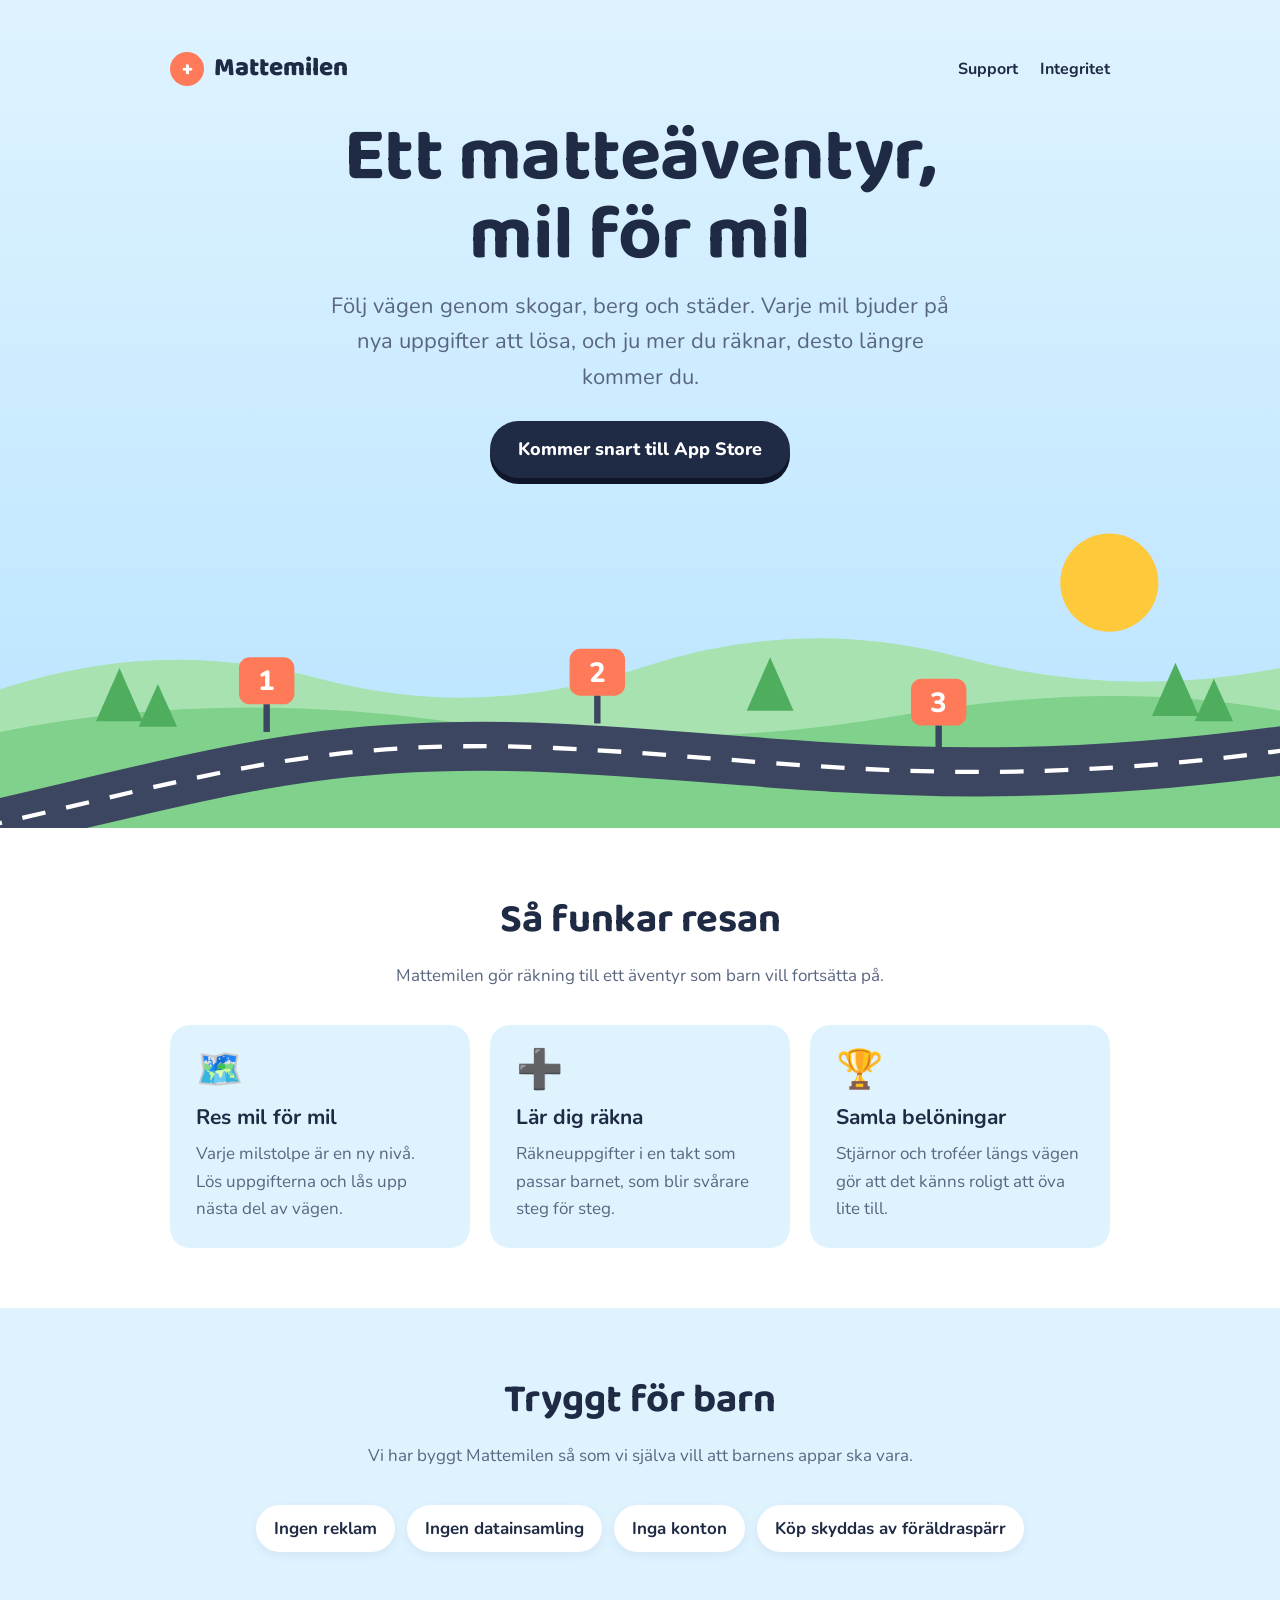
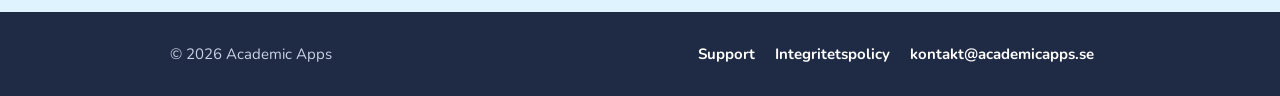
==== index.html @ d7e02ff3 "Add files via upload" ====
<!doctype html>
<html lang="sv">
<head>
  <meta charset="utf-8">
  <meta name="viewport" content="width=device-width, initial-scale=1">
  <title>Mattemilen – ett matteäventyr för barn</title>
  <meta name="description" content="Mattemilen är ett matteäventyr för barn. Res mil för mil, lös uppgifter och lär dig räkna. Ingen reklam och ingen datainsamling.">
  <link rel="preconnect" href="https://fonts.googleapis.com">
  <link rel="preconnect" href="https://fonts.gstatic.com" crossorigin>
  <link href="https://fonts.googleapis.com/css2?family=Baloo+2:wght@700;800&family=Nunito:wght@400;700;800&display=swap" rel="stylesheet">
  <link rel="stylesheet" href="style.css">
</head>
<body>

<div class="hero">
  <header class="top">
    <div class="wrap">
      <a class="logo" href="index.html"><span class="dot">+</span>Mattemilen</a>
      <nav>
        <a href="support.html">Support</a>
        <a href="integritet.html">Integritet</a>
      </nav>
    </div>
  </header>

  <div class="wrap">
    <h1>Ett matteäventyr,<br>mil för mil</h1>
    <p class="lead">Följ vägen genom skogar, berg och städer. Varje mil bjuder på nya uppgifter att lösa, och ju mer du räknar, desto längre kommer du.</p>
    <span class="btn soon">Kommer snart till App Store</span>
  </div>

  <svg viewBox="0 0 1200 300" preserveAspectRatio="xMidYMax slice" aria-hidden="true">
    <circle cx="1040" cy="70" r="46" fill="#ffc93c"/>
    <path d="M0 170 Q 150 120 300 160 T 600 150 T 900 140 T 1200 150 V300 H0Z" fill="#a8e2b0"/>
    <path d="M0 210 Q 200 170 420 200 T 840 195 T 1200 190 V300 H0Z" fill="#7fd18b"/>
    <path d="M-20 300 C 200 250, 300 215, 520 225 S 900 270, 1220 225" stroke="#3d4660" stroke-width="46" fill="none" stroke-linecap="round"/>
    <path d="M-20 300 C 200 250, 300 215, 520 225 S 900 270, 1220 225" stroke="#ffffff" stroke-width="4" fill="none" stroke-dasharray="22 20"/>
    <g font-family="Baloo 2, Nunito, sans-serif" font-weight="800" font-size="26" text-anchor="middle">
      <g transform="translate(250 190)"><rect x="-26" y="-50" width="52" height="44" rx="10" fill="#ff7a59"/><rect x="-3" y="-6" width="6" height="26" fill="#3d4660"/><text y="-19" fill="#fff">1</text></g>
      <g transform="translate(560 182)"><rect x="-26" y="-50" width="52" height="44" rx="10" fill="#ff7a59"/><rect x="-3" y="-6" width="6" height="26" fill="#3d4660"/><text y="-19" fill="#fff">2</text></g>
      <g transform="translate(880 210)"><rect x="-26" y="-50" width="52" height="44" rx="10" fill="#ff7a59"/><rect x="-3" y="-6" width="6" height="26" fill="#3d4660"/><text y="-19" fill="#fff">3</text></g>
    </g>
    <g fill="#4fae5e">
      <path d="M90 200 l22 -50 l22 50z"/><path d="M130 205 l18 -40 l18 40z"/>
      <path d="M700 190 l22 -50 l22 50z"/><path d="M1080 195 l22 -50 l22 50z"/><path d="M1120 200 l18 -40 l18 40z"/>
    </g>
  </svg>
</div>

<section class="white">
  <div class="wrap">
    <h2>Så funkar resan</h2>
    <p class="sub">Mattemilen gör räkning till ett äventyr som barn vill fortsätta på.</p>
    <div class="cards">
      <div class="card">
        <div class="icon">🗺️</div>
        <h3>Res mil för mil</h3>
        <p>Varje milstolpe är en ny nivå. Lös uppgifterna och lås upp nästa del av vägen.</p>
      </div>
      <div class="card">
        <div class="icon">➕</div>
        <h3>Lär dig räkna</h3>
        <p>Räkneuppgifter i en takt som passar barnet, som blir svårare steg för steg.</p>
      </div>
      <div class="card">
        <div class="icon">🏆</div>
        <h3>Samla belöningar</h3>
        <p>Stjärnor och troféer längs vägen gör att det känns roligt att öva lite till.</p>
      </div>
    </div>
  </div>
</section>

<section>
  <div class="wrap">
    <h2>Tryggt för barn</h2>
    <p class="sub">Vi har byggt Mattemilen så som vi själva vill att barnens appar ska vara.</p>
    <div class="promise">
      <span class="pill">Ingen reklam</span>
      <span class="pill">Ingen datainsamling</span>
      <span class="pill">Inga konton</span>
      <span class="pill">Köp skyddas av föräldraspärr</span>
    </div>
  </div>
</section>

<footer>
  <div class="wrap">
    <div>© 2026 Academic Apps</div>
    <div>
      <a href="support.html">Support</a>
      <a href="integritet.html">Integritetspolicy</a>
      <a href="mailto:kontakt@academicapps.se">kontakt@academicapps.se</a>
    </div>
  </div>
</footer>

</body>
</html>
---- style.css ----
:root {
  --sky: #dff3ff;
  --sky-deep: #b9e4ff;
  --ink: #1f2a44;
  --muted: #5a6680;
  --road: #3d4660;
  --grass: #7fd18b;
  --sun: #ffc93c;
  --accent: #ff7a59;
  --accent-dark: #e8603f;
  --card: #ffffff;
  --radius: 20px;
}

* { box-sizing: border-box; }

html, body { margin: 0; }

body {
  font-family: "Nunito", system-ui, -apple-system, "Segoe UI", sans-serif;
  color: var(--ink);
  background: var(--sky);
  line-height: 1.6;
  font-size: 17px;
}

a { color: var(--accent-dark); }

.wrap { max-width: 980px; margin: 0 auto; padding: 0 20px; }

/* Header */
header.top {
  padding: 18px 0;
}
header.top .wrap {
  display: flex; align-items: center; justify-content: space-between; gap: 16px;
}
.logo {
  font-family: "Baloo 2", "Nunito", sans-serif;
  font-weight: 800; font-size: 26px; color: var(--ink); text-decoration: none;
  display: flex; align-items: center; gap: 10px;
}
.logo .dot {
  width: 34px; height: 34px; border-radius: 50%; background: var(--accent);
  color: #fff; display: grid; place-items: center; font-size: 20px; line-height: 1;
}
nav a {
  color: var(--ink); text-decoration: none; font-weight: 700; margin-left: 18px; font-size: 16px;
}
nav a:hover { color: var(--accent-dark); }

/* Hero */
.hero {
  background: linear-gradient(180deg, var(--sky) 0%, var(--sky-deep) 100%);
  padding: 30px 0 0;
  overflow: hidden;
}
.hero .wrap { text-align: center; }
.hero h1 {
  font-family: "Baloo 2", "Nunito", sans-serif;
  font-size: clamp(42px, 8vw, 76px);
  line-height: 1.05; margin: 10px 0 12px; letter-spacing: -0.5px;
}
.hero p.lead {
  font-size: clamp(18px, 2.6vw, 22px); color: var(--muted); max-width: 620px; margin: 0 auto 26px;
}
.btn {
  display: inline-block; background: var(--accent); color: #fff; text-decoration: none;
  font-weight: 800; padding: 14px 28px; border-radius: 999px; font-size: 18px;
  box-shadow: 0 6px 0 var(--accent-dark); transition: transform .1s;
}
.btn:hover { transform: translateY(-2px); }
.btn.soon { background: var(--ink); box-shadow: 0 6px 0 #0f1629; cursor: default; }
.btn.soon:hover { transform: none; }
.hero svg { display: block; width: 100%; height: auto; margin-top: 30px; }

/* Sections */
section { padding: 60px 0; }
section.white { background: #fff; }
h2 {
  font-family: "Baloo 2", "Nunito", sans-serif;
  font-size: clamp(30px, 4.5vw, 40px); margin: 0 0 10px; text-align: center;
}
.sub { text-align: center; color: var(--muted); margin: 0 auto 36px; max-width: 560px; }

.cards { display: grid; grid-template-columns: repeat(auto-fit, minmax(240px, 1fr)); gap: 20px; }
.card {
  background: var(--card); border-radius: var(--radius); padding: 26px;
  box-shadow: 0 4px 18px rgba(31, 42, 68, 0.08);
}
section.white .card { background: var(--sky); box-shadow: none; }
.card .icon { font-size: 38px; line-height: 1; }
.card h3 { margin: 12px 0 6px; font-size: 21px; }
.card p { margin: 0; color: var(--muted); }

.promise {
  display: flex; flex-wrap: wrap; justify-content: center; gap: 12px; margin-top: 10px;
}
.pill {
  background: #fff; border-radius: 999px; padding: 10px 18px; font-weight: 700;
  box-shadow: 0 3px 10px rgba(31, 42, 68, 0.07);
}

/* Text pages */
.page { background: #fff; border-radius: var(--radius); padding: 36px clamp(20px, 5vw, 56px); margin: 10px auto 60px; max-width: 820px; }
.page h1 { font-family: "Baloo 2", "Nunito", sans-serif; font-size: clamp(32px, 6vw, 46px); margin: 0 0 6px; line-height: 1.1; }
.page h2 { text-align: left; font-size: 28px; margin: 36px 0 8px; }
.page h3 { margin: 24px 0 4px; font-size: 19px; }
.page .date { color: var(--muted); margin-top: 0; }
.page ul { padding-left: 22px; }
.lang-switch { margin: 14px 0 0; }
.lang-switch a { font-weight: 700; margin-right: 14px; }

.faq details {
  background: var(--sky); border-radius: 14px; padding: 14px 18px; margin: 10px 0;
}
.faq summary { font-weight: 800; cursor: pointer; }
.faq details p { margin: 10px 0 0; color: var(--muted); }

.contact-box {
  background: var(--sky); border-radius: var(--radius); padding: 24px; text-align: center; margin-top: 28px;
}
.contact-box a { font-size: 22px; font-weight: 800; }

/* Footer */
footer {
  background: var(--ink); color: #c9d2e6; padding: 30px 0; font-size: 15px;
}
footer .wrap { display: flex; flex-wrap: wrap; justify-content: space-between; gap: 14px; }
footer a { color: #fff; text-decoration: none; margin-right: 16px; font-weight: 700; }

@media (max-width: 560px) {
  nav a { margin-left: 12px; font-size: 15px; }
  .logo { font-size: 22px; }
  .logo .dot { width: 30px; height: 30px; font-size: 17px; }
}
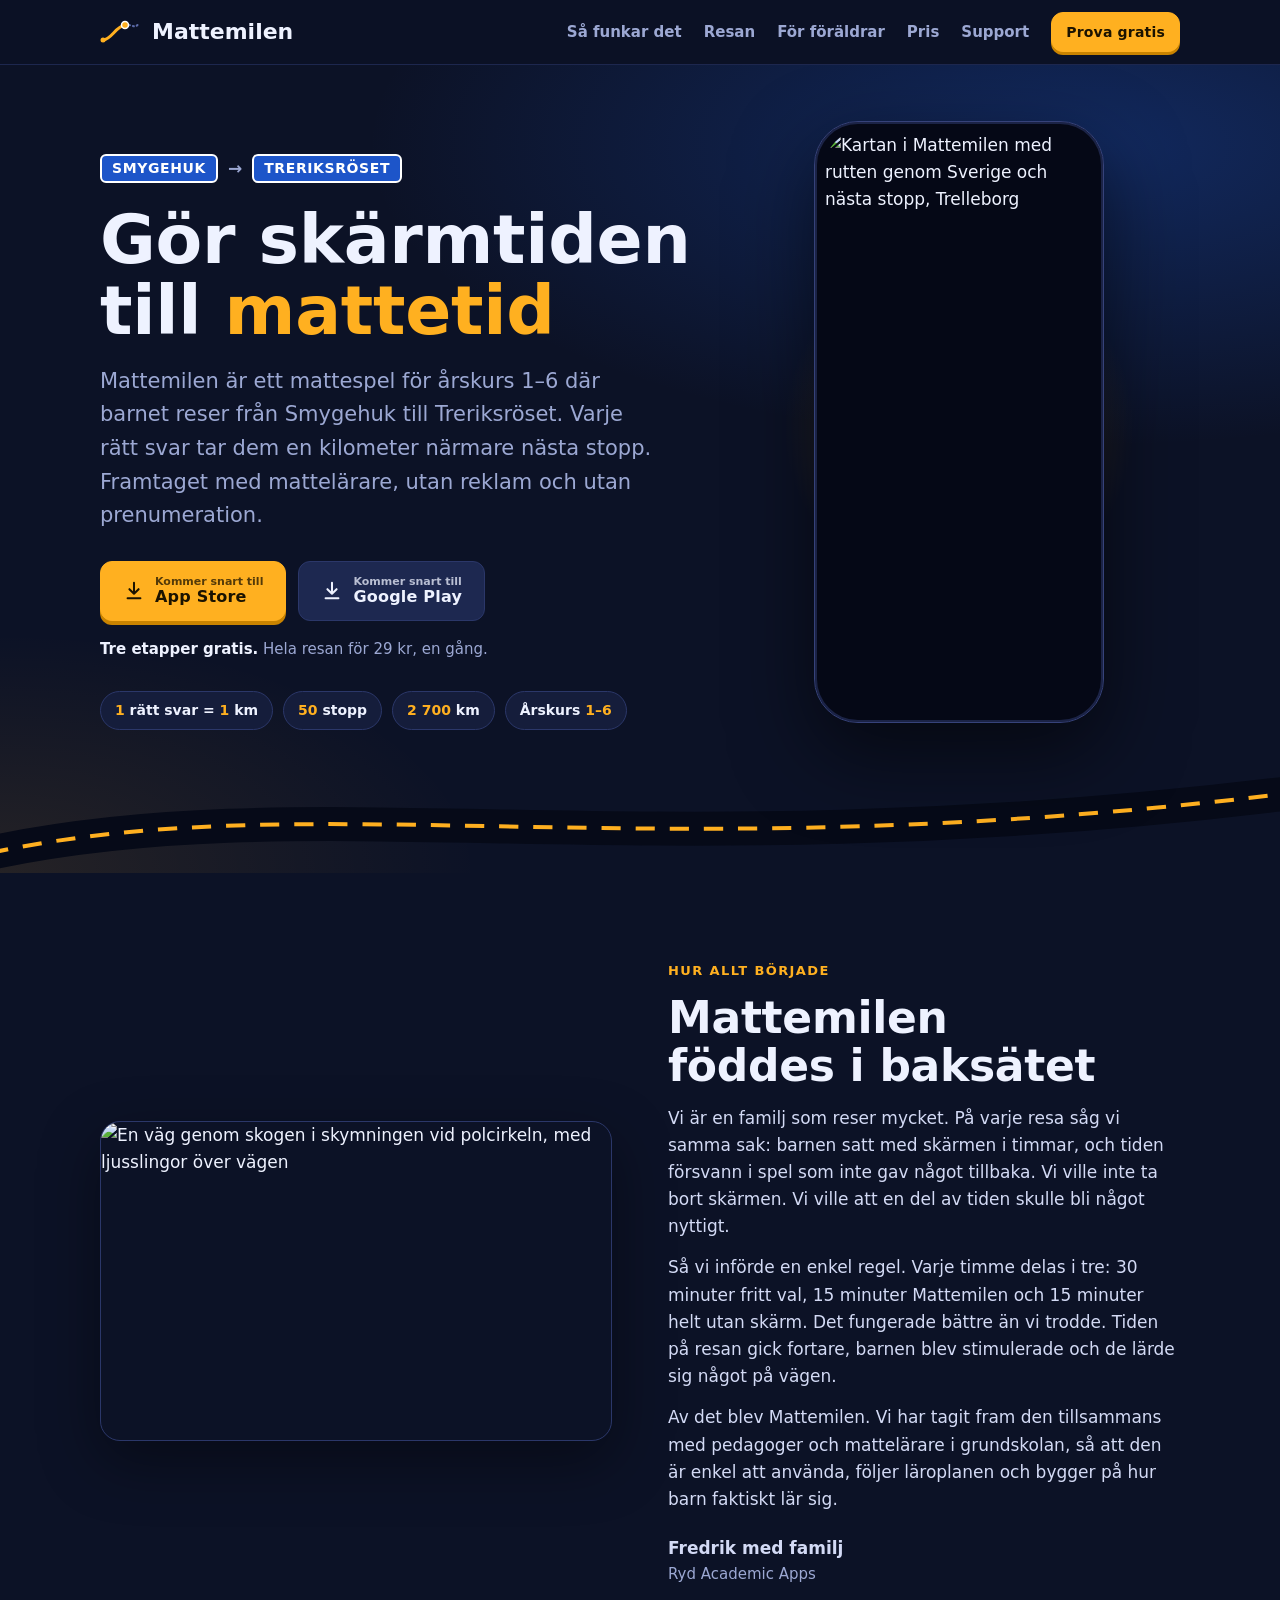
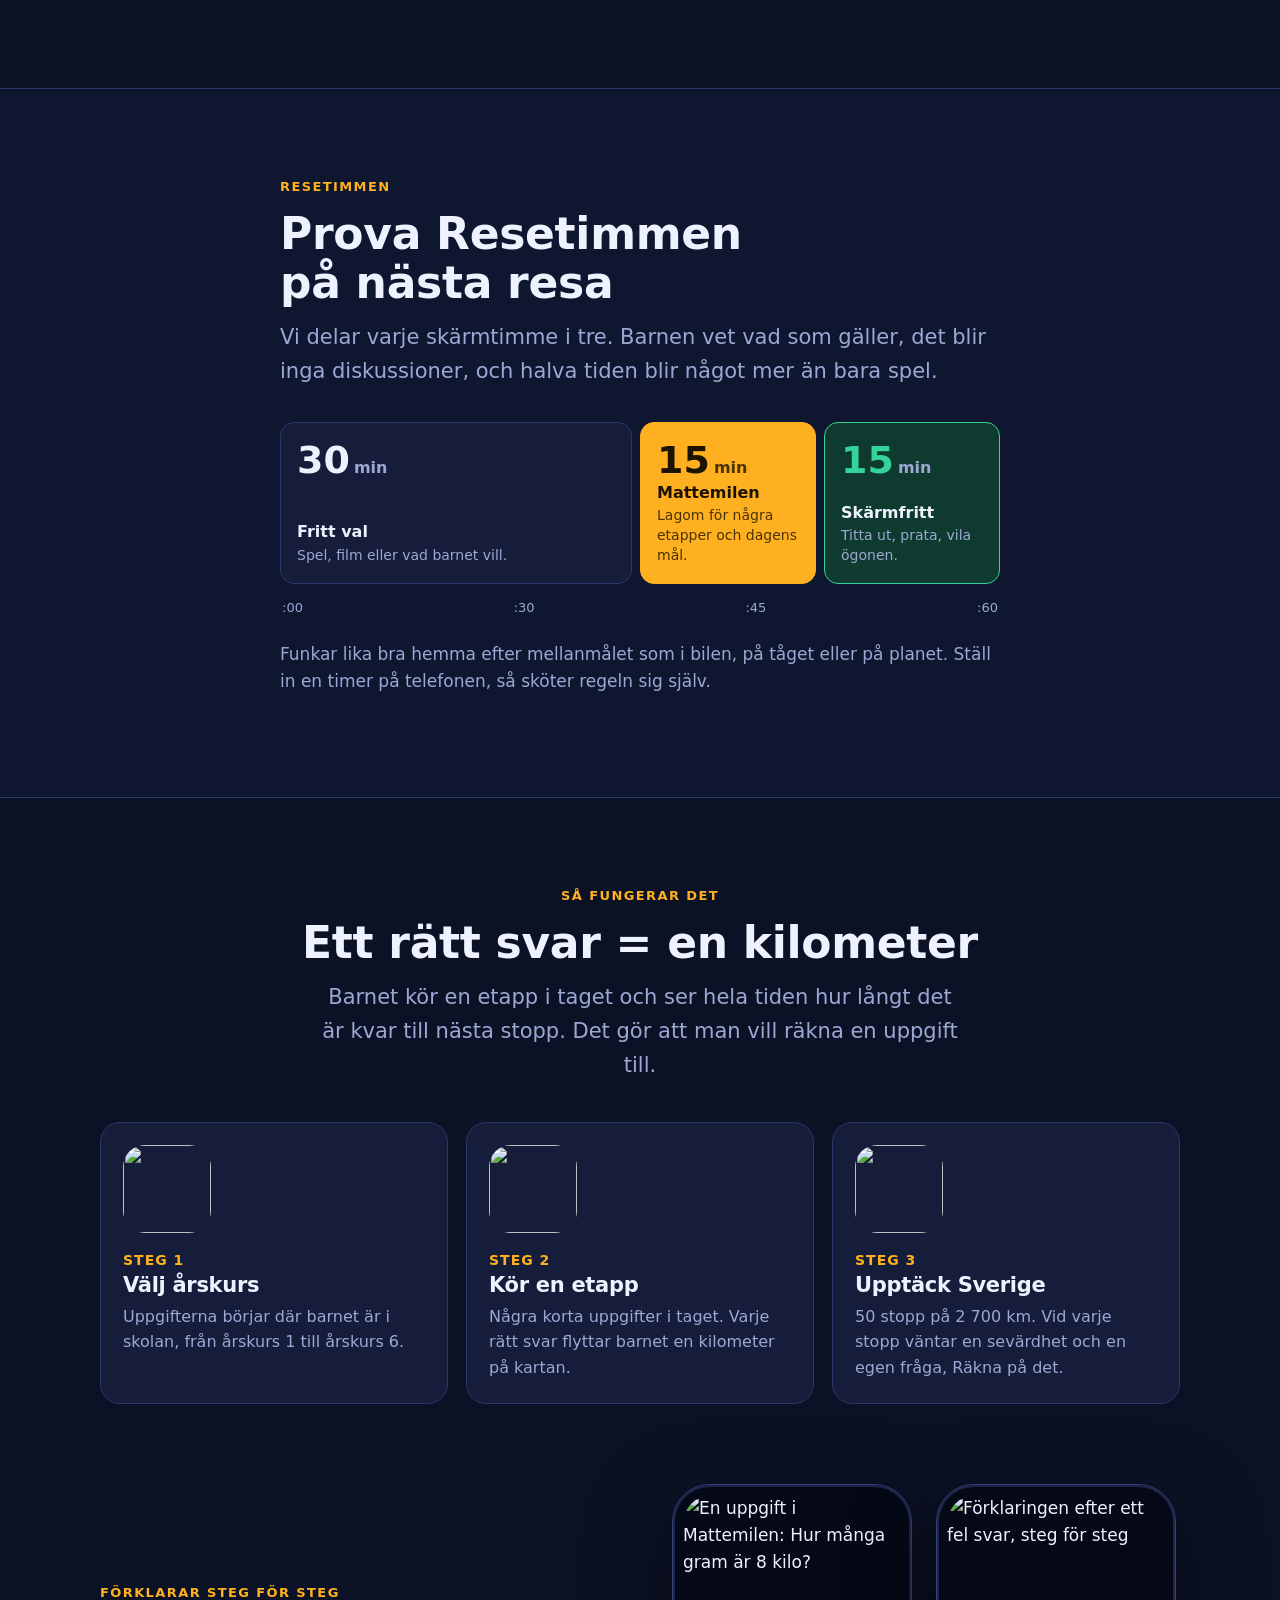
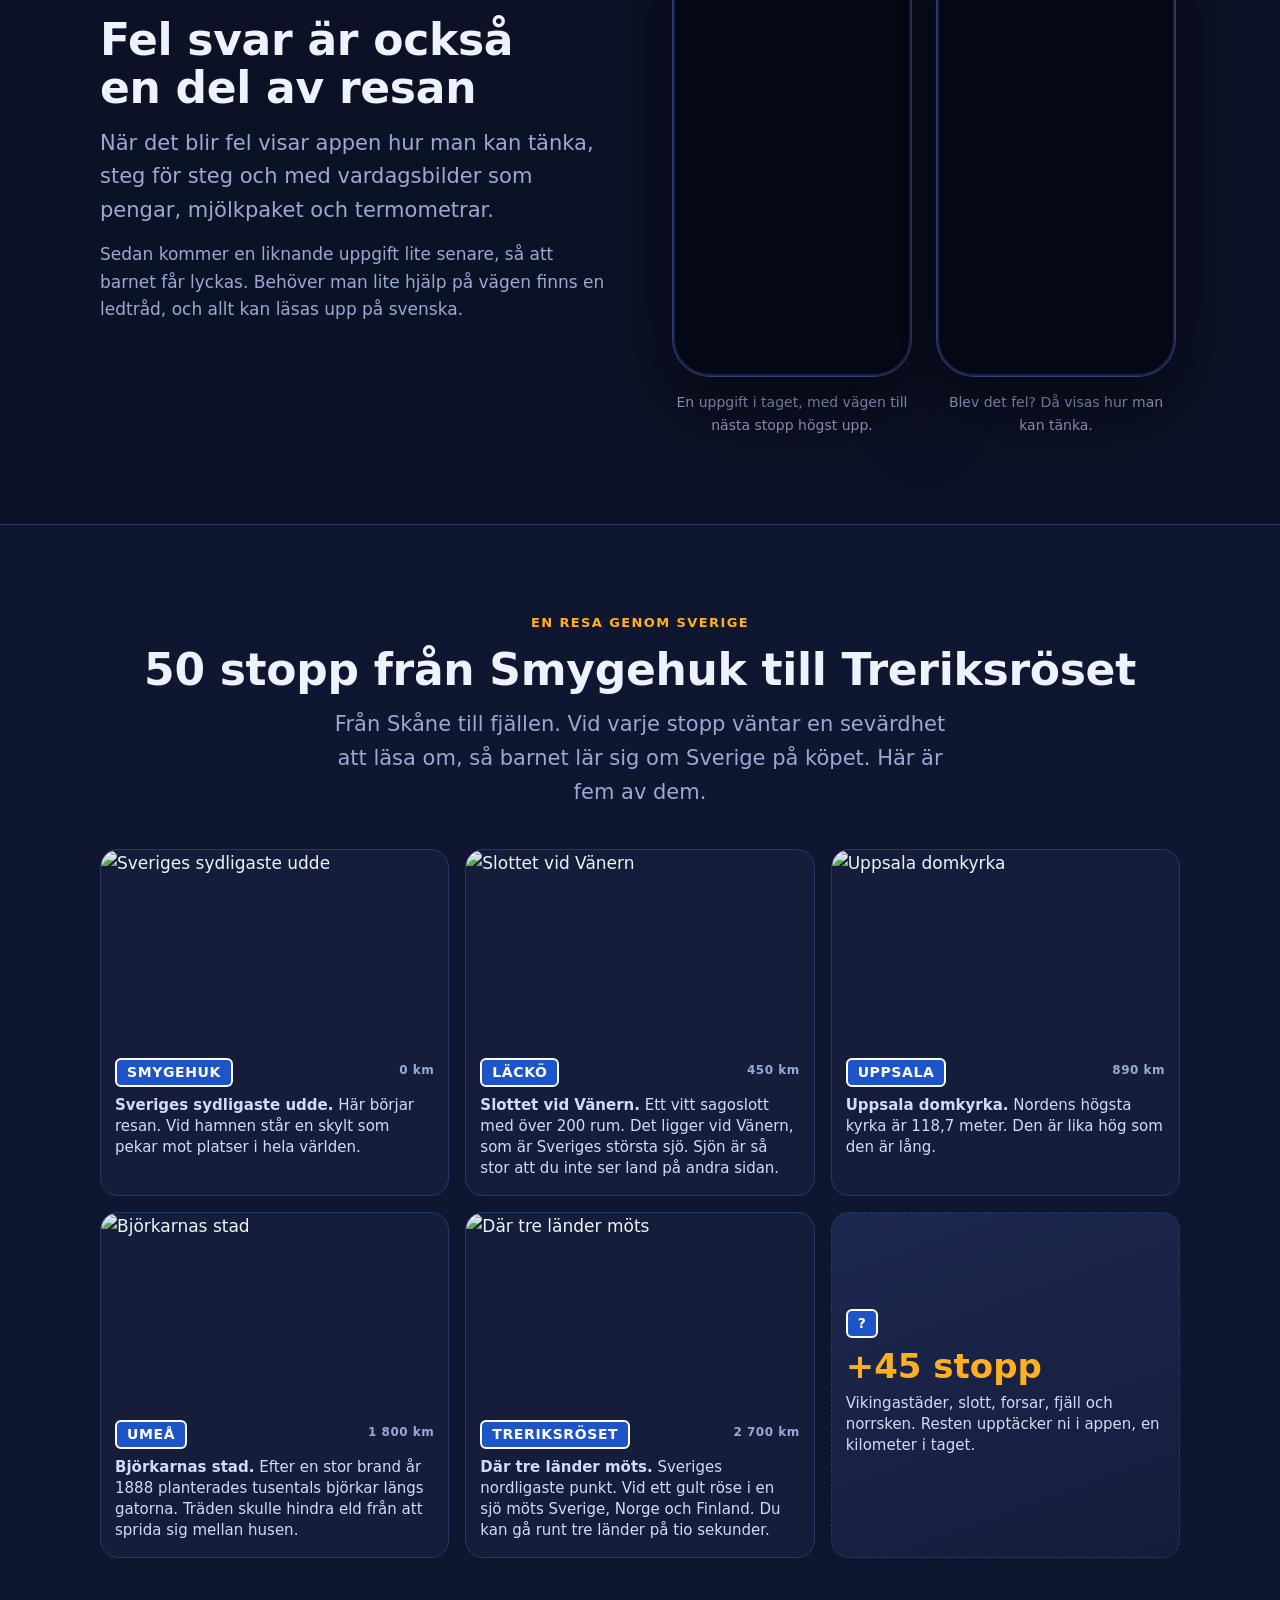
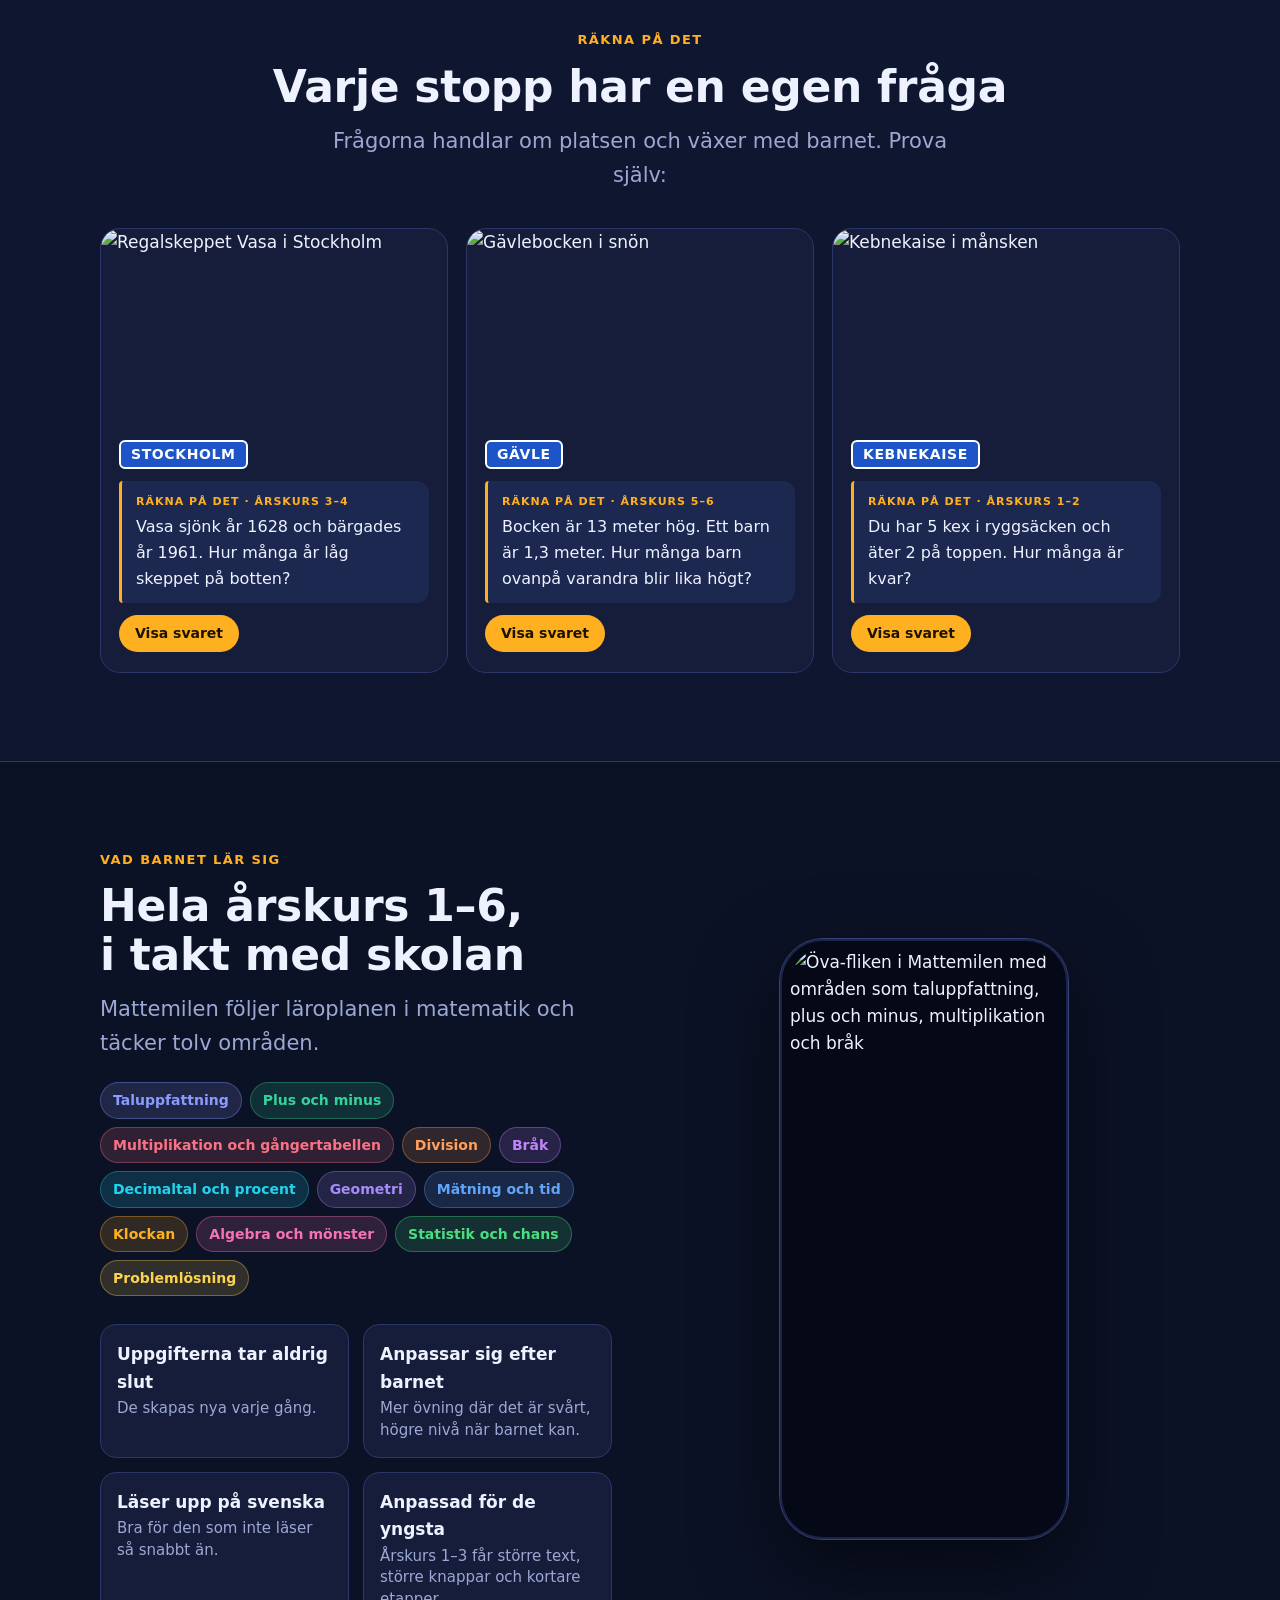
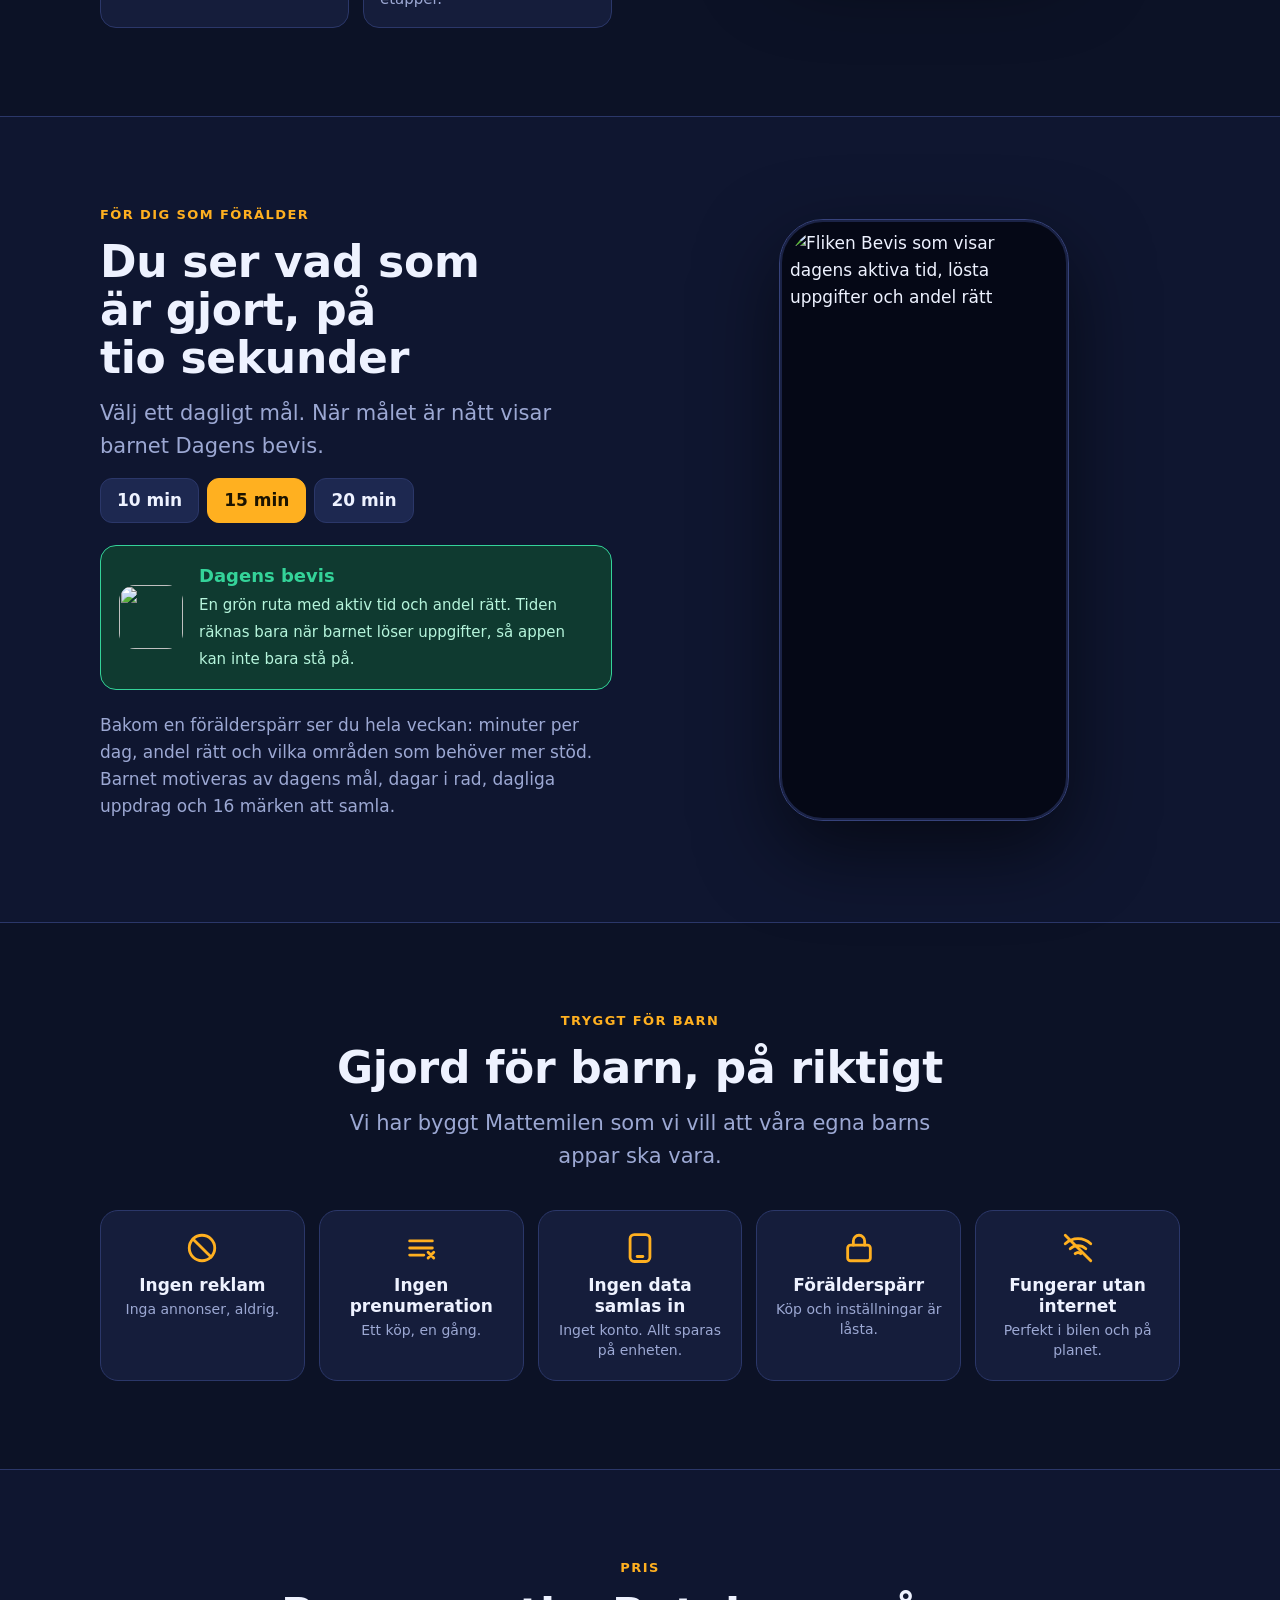
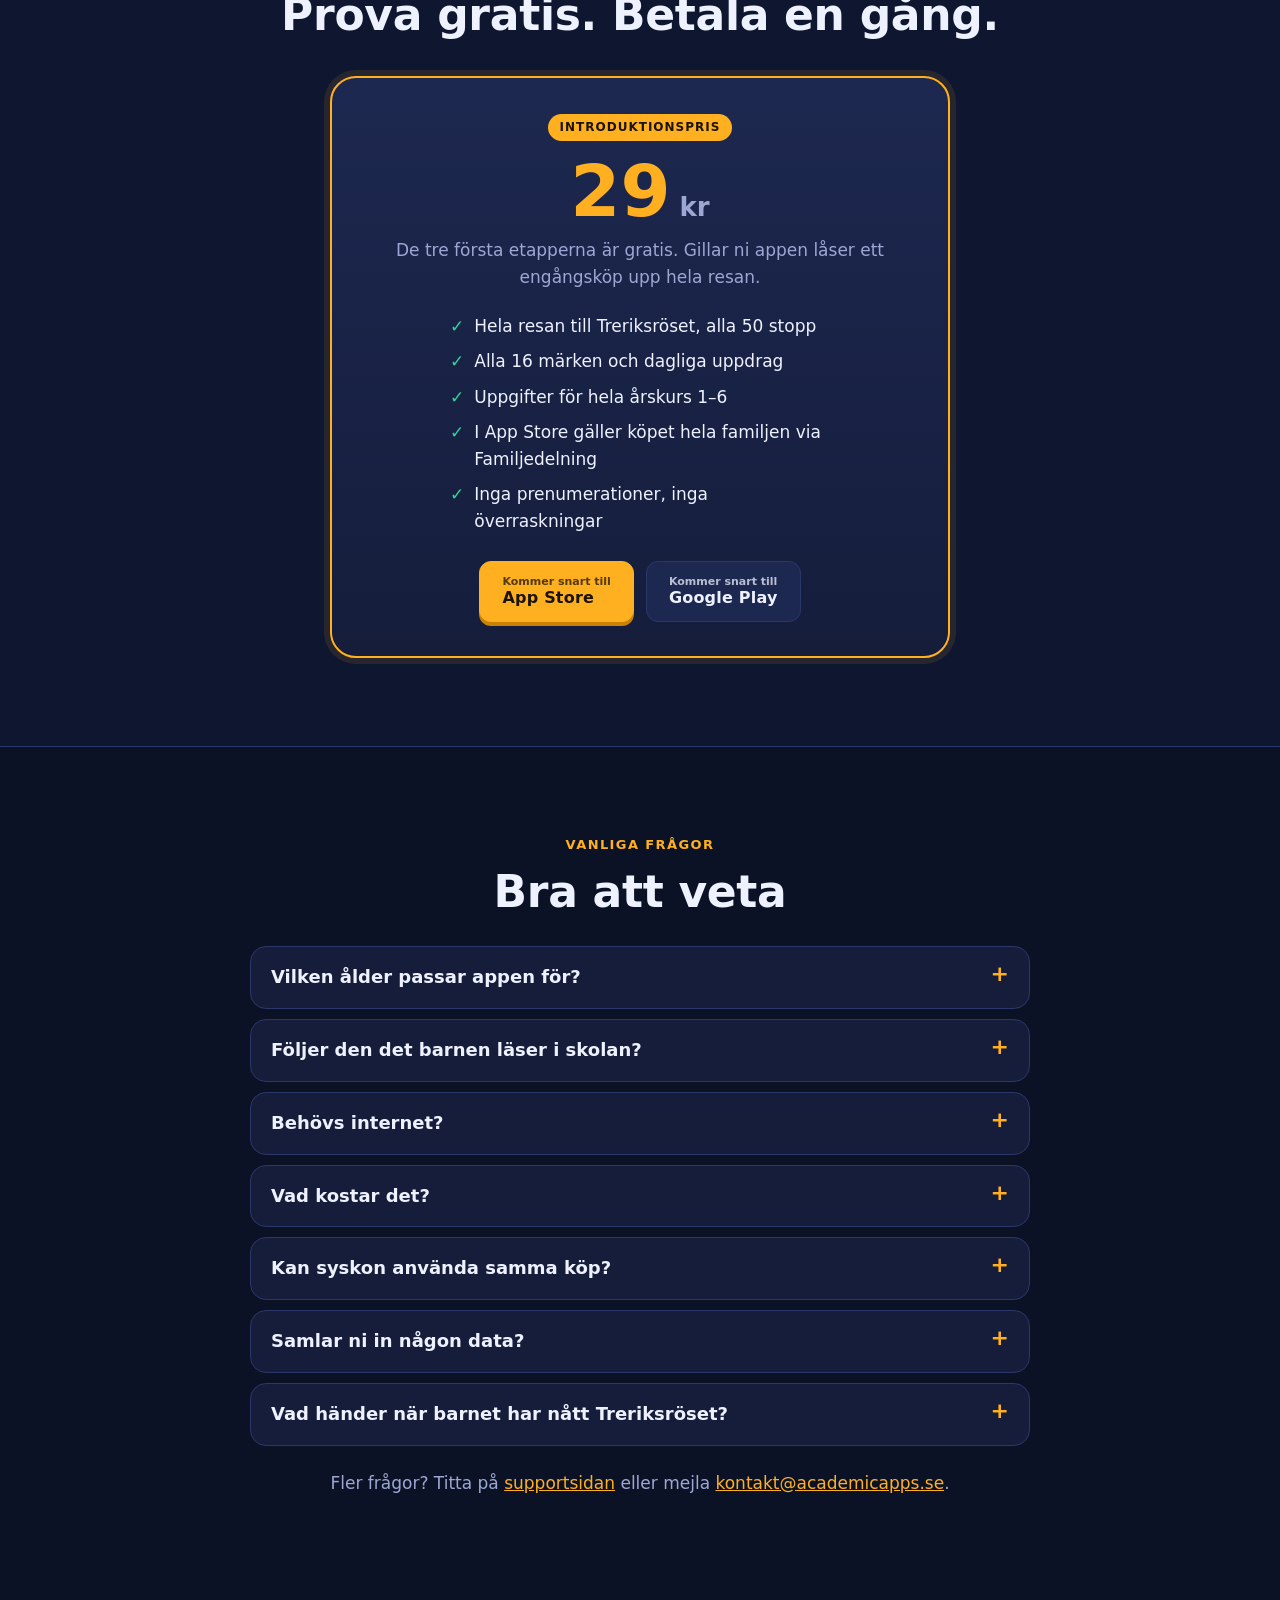
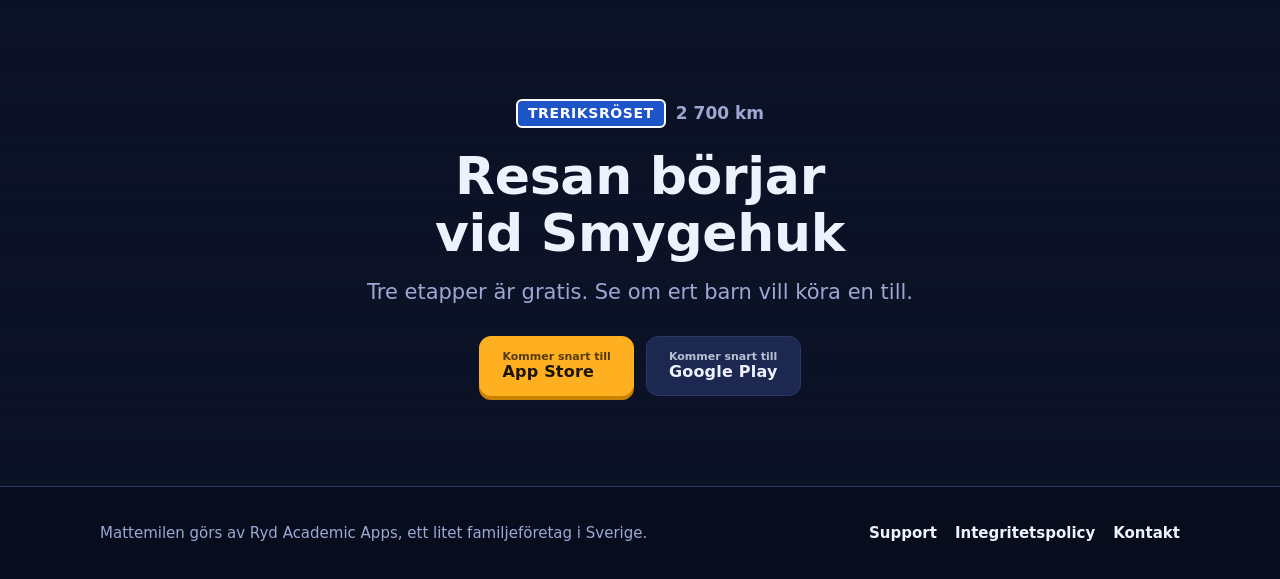
==== commit ac9bd98b: "Add files via upload" ====
--- a/index.html
+++ b/index.html
@@ -3,95 +3,291 @@
 <head>
   <meta charset="utf-8">
   <meta name="viewport" content="width=device-width, initial-scale=1">
-  <title>Mattemilen – ett matteäventyr för barn</title>
-  <meta name="description" content="Mattemilen är ett matteäventyr för barn. Res mil för mil, lös uppgifter och lär dig räkna. Ingen reklam och ingen datainsamling.">
-  <link rel="preconnect" href="https://fonts.googleapis.com">
-  <link rel="preconnect" href="https://fonts.gstatic.com" crossorigin>
-  <link href="https://fonts.googleapis.com/css2?family=Baloo+2:wght@700;800&family=Nunito:wght@400;700;800&display=swap" rel="stylesheet">
+  <title>Mattemilen – gör skärmtiden till mattetid</title>
+  <meta name="description" content="Mattemilen är ett mattespel för årskurs 1–6 där barnet reser från Smygehuk till Treriksröset. Varje rätt svar tar dem en kilometer närmare nästa stopp. Ingen reklam, inget konto, ingen prenumeration.">
+  <meta name="theme-color" content="#0C1226">
+  <meta property="og:title" content="Mattemilen – gör skärmtiden till mattetid">
+  <meta property="og:description" content="Ett mattespel för årskurs 1–6. Res genom Sverige, ett rätt svar i taget.">
+  <meta property="og:image" content="img/app/kartan.jpg">
+  <link rel="preload" href="fonts/space-grotesk.woff2" as="font" type="font/woff2" crossorigin>
   <link rel="stylesheet" href="style.css">
 </head>
 <body>
 
+<header class="top">
+  <div class="wrap">
+    <a class="logo" href="index.html" aria-label="Mattemilen, till startsidan">
+      <svg viewBox="0 0 84 52" aria-hidden="true"><path d="M6 42 C 24 40, 30 16, 50 12" fill="none" stroke="#FFB020" stroke-width="6" stroke-linecap="round"/><path d="M50 12 C 62 9, 70 22, 78 8" fill="none" stroke="#5B6AA8" stroke-width="4" stroke-dasharray="2 6" stroke-linecap="round"/><circle cx="6" cy="42" r="5" fill="#FFB020"/><circle cx="50" cy="12" r="7" fill="#FFB020" stroke="#fff" stroke-width="3"/></svg>
+      Mattemilen
+    </a>
+    <nav class="main">
+      <a href="#sa-funkar-det">Så funkar det</a>
+      <a href="#resan">Resan</a>
+      <a href="#foralder">För föräldrar</a>
+      <a href="#pris">Pris</a>
+      <a href="support.html">Support</a>
+      <a class="btn go" href="#pris">Prova gratis</a>
+    </nav>
+  </div>
+</header>
+
+<main>
+
+<!-- 1. Toppen -->
 <div class="hero">
-  <header class="top">
-    <div class="wrap">
-      <a class="logo" href="index.html"><span class="dot">+</span>Mattemilen</a>
-      <nav>
-        <a href="support.html">Support</a>
-        <a href="integritet.html">Integritet</a>
-      </nav>
-    </div>
-  </header>
-
-  <div class="wrap">
-    <h1>Ett matteäventyr,<br>mil för mil</h1>
-    <p class="lead">Följ vägen genom skogar, berg och städer. Varje mil bjuder på nya uppgifter att lösa, och ju mer du räknar, desto längre kommer du.</p>
-    <span class="btn soon">Kommer snart till App Store</span>
-  </div>
-
-  <svg viewBox="0 0 1200 300" preserveAspectRatio="xMidYMax slice" aria-hidden="true">
-    <circle cx="1040" cy="70" r="46" fill="#ffc93c"/>
-    <path d="M0 170 Q 150 120 300 160 T 600 150 T 900 140 T 1200 150 V300 H0Z" fill="#a8e2b0"/>
-    <path d="M0 210 Q 200 170 420 200 T 840 195 T 1200 190 V300 H0Z" fill="#7fd18b"/>
-    <path d="M-20 300 C 200 250, 300 215, 520 225 S 900 270, 1220 225" stroke="#3d4660" stroke-width="46" fill="none" stroke-linecap="round"/>
-    <path d="M-20 300 C 200 250, 300 215, 520 225 S 900 270, 1220 225" stroke="#ffffff" stroke-width="4" fill="none" stroke-dasharray="22 20"/>
-    <g font-family="Baloo 2, Nunito, sans-serif" font-weight="800" font-size="26" text-anchor="middle">
-      <g transform="translate(250 190)"><rect x="-26" y="-50" width="52" height="44" rx="10" fill="#ff7a59"/><rect x="-3" y="-6" width="6" height="26" fill="#3d4660"/><text y="-19" fill="#fff">1</text></g>
-      <g transform="translate(560 182)"><rect x="-26" y="-50" width="52" height="44" rx="10" fill="#ff7a59"/><rect x="-3" y="-6" width="6" height="26" fill="#3d4660"/><text y="-19" fill="#fff">2</text></g>
-      <g transform="translate(880 210)"><rect x="-26" y="-50" width="52" height="44" rx="10" fill="#ff7a59"/><rect x="-3" y="-6" width="6" height="26" fill="#3d4660"/><text y="-19" fill="#fff">3</text></g>
-    </g>
-    <g fill="#4fae5e">
-      <path d="M90 200 l22 -50 l22 50z"/><path d="M130 205 l18 -40 l18 40z"/>
-      <path d="M700 190 l22 -50 l22 50z"/><path d="M1080 195 l22 -50 l22 50z"/><path d="M1120 200 l18 -40 l18 40z"/>
-    </g>
+  <div class="wrap">
+    <div>
+      <div class="signs"><span class="sign">Smygehuk</span><span class="arr">→</span><span class="sign">Treriksröset</span></div>
+      <h1 style="margin-top:22px">Gör skärmtiden till <span class="y">mattetid</span></h1>
+      <p class="lead">Mattemilen är ett mattespel för årskurs 1–6 där barnet reser från Smygehuk till Treriksröset. Varje rätt svar tar dem en kilometer närmare nästa stopp. Framtaget med mattelärare, utan reklam och utan prenumeration.</p>
+      <div class="btns">
+        <span class="btn go" role="note"><svg viewBox="0 0 24 24" fill="none" stroke="currentColor" stroke-width="2.2" stroke-linecap="round" stroke-linejoin="round" aria-hidden="true"><path d="M12 3v12m0 0-5-5m5 5 5-5M5 20h14"/></svg><span class="t"><small>Kommer snart till</small>App Store</span></span>
+        <span class="btn" role="note"><svg viewBox="0 0 24 24" fill="none" stroke="currentColor" stroke-width="2.2" stroke-linecap="round" stroke-linejoin="round" aria-hidden="true"><path d="M12 3v12m0 0-5-5m5 5 5-5M5 20h14"/></svg><span class="t"><small>Kommer snart till</small>Google Play</span></span>
+      </div>
+      <p class="fine"><b>Tre etapper gratis.</b> Hela resan för 29 kr, en gång.</p>
+      <div class="facts">
+        <span class="fact"><b>1</b> rätt svar = <b>1</b> km</span>
+        <span class="fact"><b>50</b> stopp</span>
+        <span class="fact"><b>2 700</b> km</span>
+        <span class="fact">Årskurs <b>1–6</b></span>
+      </div>
+    </div>
+    <div class="phone-stage">
+      <div class="phone"><img src="img/app/kartan.jpg" width="585" height="1266" alt="Kartan i Mattemilen med rutten genom Sverige och nästa stopp, Trelleborg"></div>
+    </div>
+  </div>
+  <svg class="heroroad" viewBox="0 0 1200 120" preserveAspectRatio="none" aria-hidden="true">
+    <path d="M-10 100 C 300 30, 600 120, 1210 40" stroke="#060A18" stroke-width="34" fill="none"/>
+    <path d="M-10 100 C 300 30, 600 120, 1210 40" stroke="#FFB020" stroke-width="4" fill="none" stroke-dasharray="18 14"/>
   </svg>
 </div>
 
-<section class="white">
-  <div class="wrap">
-    <h2>Så funkar resan</h2>
-    <p class="sub">Mattemilen gör räkning till ett äventyr som barn vill fortsätta på.</p>
-    <div class="cards">
-      <div class="card">
-        <div class="icon">🗺️</div>
-        <h3>Res mil för mil</h3>
-        <p>Varje milstolpe är en ny nivå. Lös uppgifterna och lås upp nästa del av vägen.</p>
-      </div>
-      <div class="card">
-        <div class="icon">➕</div>
-        <h3>Lär dig räkna</h3>
-        <p>Räkneuppgifter i en takt som passar barnet, som blir svårare steg för steg.</p>
-      </div>
-      <div class="card">
-        <div class="icon">🏆</div>
-        <h3>Samla belöningar</h3>
-        <p>Stjärnor och troféer längs vägen gör att det känns roligt att öva lite till.</p>
-      </div>
-    </div>
-  </div>
-</section>
-
+<!-- 2. Berättelsen -->
 <section>
-  <div class="wrap">
-    <h2>Tryggt för barn</h2>
-    <p class="sub">Vi har byggt Mattemilen så som vi själva vill att barnens appar ska vara.</p>
-    <div class="promise">
-      <span class="pill">Ingen reklam</span>
-      <span class="pill">Ingen datainsamling</span>
-      <span class="pill">Inga konton</span>
-      <span class="pill">Köp skyddas av föräldraspärr</span>
-    </div>
-  </div>
-</section>
+  <div class="wrap split">
+    <div>
+      <img class="story-img" src="img/stopp/s41.jpg" width="640" height="360" alt="En väg genom skogen i skymningen vid polcirkeln, med ljusslingor över vägen" loading="lazy">
+    </div>
+    <div class="story">
+      <div class="eyebrow">Hur allt började</div>
+      <h2>Mattemilen föddes i baksätet</h2>
+      <p>Vi är en familj som reser mycket. På varje resa såg vi samma sak: barnen satt med skärmen i timmar, och tiden försvann i spel som inte gav något tillbaka. Vi ville inte ta bort skärmen. Vi ville att en del av tiden skulle bli något nyttigt.</p>
+      <p>Så vi införde en enkel regel. Varje timme delas i tre: 30 minuter fritt val, 15 minuter Mattemilen och 15 minuter helt utan skärm. Det fungerade bättre än vi trodde. Tiden på resan gick fortare, barnen blev stimulerade och de lärde sig något på vägen.</p>
+      <p>Av det blev Mattemilen. Vi har tagit fram den tillsammans med pedagoger och mattelärare i grundskolan, så att den är enkel att använda, följer läroplanen och bygger på hur barn faktiskt lär sig.</p>
+      <p class="sig">Fredrik med familj<span>Ryd Academic Apps</span></p>
+    </div>
+  </div>
+</section>
+
+<!-- 3. Resetimmen -->
+<section class="alt">
+  <div class="wrap narrow">
+    <div class="eyebrow">Resetimmen</div>
+    <h2>Prova Resetimmen på nästa resa</h2>
+    <p class="lead">Vi delar varje skärmtimme i tre. Barnen vet vad som gäller, det blir inga diskussioner, och halva tiden blir något mer än bara spel.</p>
+    <div class="hour" role="list">
+      <div class="seg" role="listitem"><div class="min">30<small>min</small></div><div><b>Fritt val</b><span>Spel, film eller vad barnet vill.</span></div></div>
+      <div class="seg math" role="listitem"><div class="min">15<small>min</small></div><div><b>Mattemilen</b><span>Lagom för några etapper och dagens mål.</span></div></div>
+      <div class="seg off" role="listitem"><div class="min">15<small>min</small></div><div><b>Skärmfritt</b><span>Titta ut, prata, vila ögonen.</span></div></div>
+    </div>
+    <div class="clock" aria-hidden="true"><span>:00</span><span>:30</span><span>:45</span><span>:60</span></div>
+    <p class="mut" style="margin-top:22px">Funkar lika bra hemma efter mellanmålet som i bilen, på tåget eller på planet. Ställ in en timer på telefonen, så sköter regeln sig själv.</p>
+  </div>
+</section>
+
+<!-- 4. Så fungerar det -->
+<section id="sa-funkar-det">
+  <div class="wrap">
+    <div class="center">
+      <div class="eyebrow">Så fungerar det</div>
+      <h2>Ett rätt svar = en kilometer</h2>
+      <p class="lead">Barnet kör en etapp i taget och ser hela tiden hur långt det är kvar till nästa stopp. Det gör att man vill räkna en uppgift till.</p>
+    </div>
+    <div class="steps">
+      <div class="step"><img src="img/u-kompass.jpg" width="360" height="360" alt="" loading="lazy"><div class="n">STEG 1</div><h3>Välj årskurs</h3><p>Uppgifterna börjar där barnet är i skolan, från årskurs 1 till årskurs 6.</p></div>
+      <div class="step"><img src="img/u-etapp.jpg" width="360" height="360" alt="" loading="lazy"><div class="n">STEG 2</div><h3>Kör en etapp</h3><p>Några korta uppgifter i taget. Varje rätt svar flyttar barnet en kilometer på kartan.</p></div>
+      <div class="step"><img src="img/u-mal.jpg" width="360" height="360" alt="" loading="lazy"><div class="n">STEG 3</div><h3>Upptäck Sverige</h3><p>50 stopp på 2 700 km. Vid varje stopp väntar en sevärdhet och en egen fråga, Räkna på det.</p></div>
+    </div>
+
+    <div class="split rev" style="margin-top:80px">
+      <div class="phones">
+        <figure><div class="phone sm"><img src="img/app/uppgift.jpg" width="585" height="1266" alt="En uppgift i Mattemilen: Hur många gram är 8 kilo?" loading="lazy"></div><figcaption>En uppgift i taget, med vägen till nästa stopp högst upp.</figcaption></figure>
+        <figure><div class="phone sm"><img src="img/app/forklaring.jpg" width="585" height="1266" alt="Förklaringen efter ett fel svar, steg för steg" loading="lazy"></div><figcaption>Blev det fel? Då visas hur man kan tänka.</figcaption></figure>
+      </div>
+      <div>
+        <div class="eyebrow">Förklarar steg för steg</div>
+        <h2>Fel svar är också en del av resan</h2>
+        <p class="lead">När det blir fel visar appen hur man kan tänka, steg för steg och med vardagsbilder som pengar, mjölkpaket och termometrar.</p>
+        <p class="mut">Sedan kommer en liknande uppgift lite senare, så att barnet får lyckas. Behöver man lite hjälp på vägen finns en ledtråd, och allt kan läsas upp på svenska.</p>
+      </div>
+    </div>
+  </div>
+</section>
+
+<!-- 5. Resan -->
+<section id="resan" class="alt">
+  <div class="wrap center">
+    <div class="eyebrow">En resa genom Sverige</div>
+    <h2>50 stopp från Smygehuk till Treriksröset</h2>
+    <p class="lead">Från Skåne till fjällen. Vid varje stopp väntar en sevärdhet att läsa om, så barnet lär sig om Sverige på köpet. Här är fem av dem.</p>
+  </div>
+  <div class="road-strip">
+    <div class="stops five">
+      <article class="stop"><img src="img/stopp/s00.jpg" width="640" height="360" alt="Sveriges sydligaste udde" loading="lazy"><div class="b"><span class="km">0 km</span><span class="sign">Smygehuk</span><p><b>Sveriges sydligaste udde.</b> Här börjar resan. Vid hamnen står en skylt som pekar mot platser i hela världen.</p></div></article>
+      <article class="stop"><img src="img/stopp/s12.jpg" width="640" height="360" alt="Slottet vid Vänern" loading="lazy"><div class="b"><span class="km">450 km</span><span class="sign">Läckö</span><p><b>Slottet vid Vänern.</b> Ett vitt sagoslott med över 200 rum. Det ligger vid Vänern, som är Sveriges största sjö. Sjön är så stor att du inte ser land på andra sidan.</p></div></article>
+      <article class="stop"><img src="img/stopp/s24.jpg" width="640" height="360" alt="Uppsala domkyrka" loading="lazy"><div class="b"><span class="km">890 km</span><span class="sign">Uppsala</span><p><b>Uppsala domkyrka.</b> Nordens högsta kyrka är 118,7 meter. Den är lika hög som den är lång.</p></div></article>
+      <article class="stop"><img src="img/stopp/s37.jpg" width="640" height="360" alt="Björkarnas stad" loading="lazy"><div class="b"><span class="km">1 800 km</span><span class="sign">Umeå</span><p><b>Björkarnas stad.</b> Efter en stor brand år 1888 planterades tusentals björkar längs gatorna. Träden skulle hindra eld från att sprida sig mellan husen.</p></div></article>
+      <article class="stop"><img src="img/stopp/s49.jpg" width="640" height="360" alt="Där tre länder möts" loading="lazy"><div class="b"><span class="km">2 700 km</span><span class="sign">Treriksröset</span><p><b>Där tre länder möts.</b> Sveriges nordligaste punkt. Vid ett gult röse i en sjö möts Sverige, Norge och Finland. Du kan gå runt tre länder på tio sekunder.</p></div></article>
+      <article class="stop more"><div class="b"><span class="sign">?</span><p class="big">+45 stopp</p><p>Vikingastäder, slott, forsar, fjäll och norrsken. Resten upptäcker ni i appen, en kilometer i taget.</p></div></article>
+    </div>
+  </div>
+
+  <div class="wrap">
+    <div class="center" style="margin-top:72px">
+      <div class="eyebrow">Räkna på det</div>
+      <h2>Varje stopp har en egen fråga</h2>
+      <p class="lead">Frågorna handlar om platsen och växer med barnet. Prova själv:</p>
+    </div>
+    <div class="calcs">
+      <div class="calc"><img src="img/stopp/s22.jpg" width="640" height="360" alt="Regalskeppet Vasa i Stockholm" loading="lazy"><div class="b"><span class="sign">Stockholm</span><div class="q"><b>Räkna på det · årskurs 3–4</b>Vasa sjönk år 1628 och bärgades år 1961. Hur många år låg skeppet på botten?</div><details><summary>Visa svaret</summary><p>333 år</p></details></div></div>
+      <div class="calc"><img src="img/stopp/s27.jpg" width="640" height="360" alt="Gävlebocken i snön" loading="lazy"><div class="b"><span class="sign">Gävle</span><div class="q"><b>Räkna på det · årskurs 5–6</b>Bocken är 13 meter hög. Ett barn är 1,3 meter. Hur många barn ovanpå varandra blir lika högt?</div><details><summary>Visa svaret</summary><p>10 barn</p></details></div></div>
+      <div class="calc"><img src="img/stopp/s47.jpg" width="640" height="360" alt="Kebnekaise i månsken" loading="lazy"><div class="b"><span class="sign">Kebnekaise</span><div class="q"><b>Räkna på det · årskurs 1–2</b>Du har 5 kex i ryggsäcken och äter 2 på toppen. Hur många är kvar?</div><details><summary>Visa svaret</summary><p>3 kex</p></details></div></div>
+    </div>
+  </div>
+</section>
+
+<!-- 6. Vad barnet lär sig -->
+<section>
+  <div class="wrap split">
+    <div>
+      <div class="eyebrow">Vad barnet lär sig</div>
+      <h2>Hela årskurs 1–6, i takt med skolan</h2>
+      <p class="lead">Mattemilen följer läroplanen i matematik och täcker tolv områden.</p>
+      <div class="chips">
+        <span class="chip" style="--c:#8B9BFF">Taluppfattning</span>
+        <span class="chip" style="--c:#34D399">Plus och minus</span>
+        <span class="chip" style="--c:#FB7185">Multiplikation och gångertabellen</span>
+        <span class="chip" style="--c:#FF9F5A">Division</span>
+        <span class="chip" style="--c:#C084FC">Bråk</span>
+        <span class="chip" style="--c:#22D3EE">Decimaltal och procent</span>
+        <span class="chip" style="--c:#A78BFA">Geometri</span>
+        <span class="chip" style="--c:#60A5FA">Mätning och tid</span>
+        <span class="chip" style="--c:#FFB020">Klockan</span>
+        <span class="chip" style="--c:#F472B6">Algebra och mönster</span>
+        <span class="chip" style="--c:#4ADE80">Statistik och chans</span>
+        <span class="chip" style="--c:#FCD34D">Problemlösning</span>
+      </div>
+      <div class="feats">
+        <div class="feat"><b>Uppgifterna tar aldrig slut</b><span>De skapas nya varje gång.</span></div>
+        <div class="feat"><b>Anpassar sig efter barnet</b><span>Mer övning där det är svårt, högre nivå när barnet kan.</span></div>
+        <div class="feat"><b>Läser upp på svenska</b><span>Bra för den som inte läser så snabbt än.</span></div>
+        <div class="feat"><b>Anpassad för de yngsta</b><span>Årskurs 1–3 får större text, större knappar och kortare etapper.</span></div>
+      </div>
+    </div>
+    <div class="phones">
+      <div class="phone"><img src="img/app/ova.jpg" width="585" height="1266" alt="Öva-fliken i Mattemilen med områden som taluppfattning, plus och minus, multiplikation och bråk" loading="lazy"></div>
+    </div>
+  </div>
+</section>
+
+<!-- 7. För dig som förälder -->
+<section id="foralder" class="alt">
+  <div class="wrap split rev">
+    <div class="phones">
+      <div class="phone"><img src="img/app/bevis.jpg" width="585" height="1266" alt="Fliken Bevis som visar dagens aktiva tid, lösta uppgifter och andel rätt" loading="lazy"></div>
+    </div>
+    <div>
+      <div class="eyebrow">För dig som förälder</div>
+      <h2>Du ser vad som är gjort, på tio sekunder</h2>
+      <p class="lead">Välj ett dagligt mål. När målet är nått visar barnet Dagens bevis.</p>
+      <div class="goals" aria-label="Dagligt mål"><span>10 min</span><span class="on">15 min</span><span>20 min</span></div>
+      <div class="proof"><img src="img/u-sigill.jpg" width="360" height="360" alt=""><div><b>Dagens bevis</b><span>En grön ruta med aktiv tid och andel rätt. Tiden räknas bara när barnet löser uppgifter, så appen kan inte bara stå på.</span></div></div>
+      <p class="mut">Bakom en förälderspärr ser du hela veckan: minuter per dag, andel rätt och vilka områden som behöver mer stöd. Barnet motiveras av dagens mål, dagar i rad, dagliga uppdrag och 16 märken att samla.</p>
+    </div>
+  </div>
+</section>
+
+<!-- 8. Tryggt för barn -->
+<section>
+  <div class="wrap center">
+    <div class="eyebrow">Tryggt för barn</div>
+    <h2>Gjord för barn, på riktigt</h2>
+    <p class="lead">Vi har byggt Mattemilen som vi vill att våra egna barns appar ska vara.</p>
+  </div>
+  <div class="wrap">
+    <div class="safe">
+      <div><svg viewBox="0 0 24 24" fill="none" stroke="currentColor" stroke-width="2" stroke-linecap="round" stroke-linejoin="round" aria-hidden="true"><circle cx="12" cy="12" r="9"/><path d="M5.6 5.6l12.8 12.8"/></svg><b>Ingen reklam</b><span>Inga annonser, aldrig.</span></div>
+      <div><svg viewBox="0 0 24 24" fill="none" stroke="currentColor" stroke-width="2" stroke-linecap="round" stroke-linejoin="round" aria-hidden="true"><path d="M4 7h16M4 12h16M4 17h10"/><path d="M17 15l4 4m0-4-4 4"/></svg><b>Ingen prenumeration</b><span>Ett köp, en gång.</span></div>
+      <div><svg viewBox="0 0 24 24" fill="none" stroke="currentColor" stroke-width="2" stroke-linecap="round" stroke-linejoin="round" aria-hidden="true"><rect x="5" y="2.5" width="14" height="19" rx="3"/><path d="M10 18h4"/></svg><b>Ingen data samlas in</b><span>Inget konto. Allt sparas på enheten.</span></div>
+      <div><svg viewBox="0 0 24 24" fill="none" stroke="currentColor" stroke-width="2" stroke-linecap="round" stroke-linejoin="round" aria-hidden="true"><rect x="4" y="10" width="16" height="11" rx="2"/><path d="M8 10V7a4 4 0 0 1 8 0v3"/></svg><b>Förälderspärr</b><span>Köp och inställningar är låsta.</span></div>
+      <div><svg viewBox="0 0 24 24" fill="none" stroke="currentColor" stroke-width="2" stroke-linecap="round" stroke-linejoin="round" aria-hidden="true"><path d="M3 9a13 13 0 0 1 18 0M6.5 12.5a8 8 0 0 1 11 0M10 16a3 3 0 0 1 4 0"/><path d="M3 3l18 18"/></svg><b>Fungerar utan internet</b><span>Perfekt i bilen och på planet.</span></div>
+    </div>
+  </div>
+</section>
+
+<!-- 9. Pris -->
+<section id="pris" class="alt">
+  <div class="wrap center">
+    <div class="eyebrow">Pris</div>
+    <h2>Prova gratis. Betala en gång.</h2>
+    <div class="price">
+      <span class="tag">Introduktionspris</span>
+      <div class="amount">29<small> kr</small></div>
+      <p class="mut" style="margin-top:10px">De tre första etapperna är gratis. Gillar ni appen låser ett engångsköp upp hela resan.</p>
+      <ul>
+        <li>Hela resan till Treriksröset, alla 50 stopp</li>
+        <li>Alla 16 märken och dagliga uppdrag</li>
+        <li>Uppgifter för hela årskurs 1–6</li>
+        <li>I App Store gäller köpet hela familjen via Familjedelning</li>
+        <li>Inga prenumerationer, inga överraskningar</li>
+      </ul>
+      <div class="btns">
+        <span class="btn go" role="note"><span class="t"><small>Kommer snart till</small>App Store</span></span>
+        <span class="btn" role="note"><span class="t"><small>Kommer snart till</small>Google Play</span></span>
+      </div>
+    </div>
+  </div>
+</section>
+
+<!-- 10. Vanliga frågor -->
+<section id="fragor">
+  <div class="wrap center">
+    <div class="eyebrow">Vanliga frågor</div>
+    <h2>Bra att veta</h2>
+  </div>
+  <div class="wrap">
+    <div class="faq">
+      <details><summary>Vilken ålder passar appen för?</summary><p>Barn i årskurs 1–6, ungefär 6–12 år. Du väljer årskurs när ni startar och kan ändra den i föräldradelen.</p></details>
+      <details><summary>Följer den det barnen läser i skolan?</summary><p>Ja. Appen är framtagen med pedagoger och mattelärare i grundskolan och följer läroplanen i matematik för årskurs 1–6.</p></details>
+      <details><summary>Behövs internet?</summary><p>Nej. När appen är nedladdad fungerar den i bilen, på planet och i stugan.</p></details>
+      <details><summary>Vad kostar det?</summary><p>Tre etapper är gratis. Sedan låser ett engångsköp på 29 kr upp hela resan. Ingen prenumeration.</p></details>
+      <details><summary>Kan syskon använda samma köp?</summary><p>I App Store gäller köpet hela familjen via Familjedelning, så syskon med egna iPhones eller iPads behöver inte köpa igen.</p></details>
+      <details><summary>Samlar ni in någon data?</summary><p>Nej. Det finns inget konto, och allt barnet gör sparas bara på enheten. Läs mer i vår <a href="integritet.html">integritetspolicy</a>.</p></details>
+      <details><summary>Vad händer när barnet har nått Treriksröset?</summary><p>Då börjar en ny resa söderut, och uppgifterna fortsätter att växa med barnet.</p></details>
+    </div>
+    <p class="center mut" style="margin-top:24px">Fler frågor? Titta på <a href="support.html">supportsidan</a> eller mejla <a href="mailto:kontakt@academicapps.se">kontakt@academicapps.se</a>.</p>
+  </div>
+</section>
+
+<!-- Avslutning -->
+<div class="final">
+  <div class="wrap narrow">
+    <div class="signs" style="justify-content:center"><span class="sign">Treriksröset</span><span class="arr">2 700 km</span></div>
+    <h2 style="margin-top:20px">Resan börjar vid Smygehuk</h2>
+    <p class="lead">Tre etapper är gratis. Se om ert barn vill köra en till.</p>
+    <div class="btns">
+      <span class="btn go" role="note"><span class="t"><small>Kommer snart till</small>App Store</span></span>
+      <span class="btn" role="note"><span class="t"><small>Kommer snart till</small>Google Play</span></span>
+    </div>
+  </div>
+</div>
+
+</main>
 
 <footer>
   <div class="wrap">
-    <div>© 2026 Academic Apps</div>
-    <div>
-      <a href="support.html">Support</a>
-      <a href="integritet.html">Integritetspolicy</a>
-      <a href="mailto:kontakt@academicapps.se">kontakt@academicapps.se</a>
-    </div>
+    <div>Mattemilen görs av Ryd Academic Apps, ett litet familjeföretag i Sverige.</div>
+    <div><a href="support.html">Support</a><a href="integritet.html">Integritetspolicy</a><a href="mailto:kontakt@academicapps.se">Kontakt</a></div>
   </div>
 </footer>
 
--- a/style.css
+++ b/style.css
@@ -1,136 +1,224 @@
+/* Mattemilen – samma formspråk som i spelet: nattkörning, vägskyltar och gul vägmarkering. */
+@font-face { font-family: "Inter"; font-style: normal; font-weight: 400 700; font-display: swap; src: url(fonts/inter.woff2) format("woff2"); }
+@font-face { font-family: "Space Grotesk"; font-style: normal; font-weight: 500 700; font-display: swap; src: url(fonts/space-grotesk.woff2) format("woff2"); }
+
 :root {
-  --sky: #dff3ff;
-  --sky-deep: #b9e4ff;
-  --ink: #1f2a44;
-  --muted: #5a6680;
-  --road: #3d4660;
-  --grass: #7fd18b;
-  --sun: #ffc93c;
-  --accent: #ff7a59;
-  --accent-dark: #e8603f;
-  --card: #ffffff;
-  --radius: 20px;
+  --bg: #0C1226; --bg2: #0F1630; --card: #151D3B; --card2: #1D2850; --line: #2B3769;
+  --ink: #EEF2FF; --mut: #9CA8D3;
+  --sun: #FFB020; --sun-d: #C98300; --on-sun: #1B1300;
+  --sign: #1D55C9; --ok: #34D399; --ok-bg: #0F3A30; --cyan: #22D3EE;
+  --display: "Space Grotesk", "Segoe UI", system-ui, sans-serif;
+  --body: "Inter", "Segoe UI", system-ui, -apple-system, sans-serif;
+  color-scheme: dark;
 }
-
 * { box-sizing: border-box; }
-
-html, body { margin: 0; }
-
-body {
-  font-family: "Nunito", system-ui, -apple-system, "Segoe UI", sans-serif;
-  color: var(--ink);
-  background: var(--sky);
-  line-height: 1.6;
-  font-size: 17px;
+html { scroll-behavior: smooth; scroll-padding-top: 76px; }
+html, body { margin: 0; background: var(--bg); color: var(--ink); font-family: var(--body); font-size: 17px; line-height: 1.6; }
+img { max-width: 100%; height: auto; display: block; }
+a { color: var(--sun); }
+h1, h2, h3, .display { font-family: var(--display); letter-spacing: -.3px; text-wrap: balance; }
+h1 { font-size: clamp(40px, 6.4vw, 68px); line-height: 1.04; margin: 0; }
+h2 { font-size: clamp(30px, 4.4vw, 44px); line-height: 1.1; margin: 0 0 14px; }
+h3 { font-size: 21px; line-height: 1.25; margin: 0 0 6px; }
+p { margin: 0 0 14px; }
+.mut { color: var(--mut); }
+.wrap { max-width: 1120px; margin: 0 auto; padding: 0 20px; }
+.narrow { max-width: 760px; }
+section { padding: 88px 0; position: relative; }
+.alt { background: var(--bg2); border-top: 1px solid var(--line); border-bottom: 1px solid var(--line); }
+.eyebrow { font-size: 13px; font-weight: 700; letter-spacing: 1.4px; text-transform: uppercase; color: var(--sun); margin-bottom: 12px; }
+.lead { font-size: clamp(18px, 2.2vw, 21px); color: var(--mut); }
+.center { text-align: center; }
+.center .lead { margin-left: auto; margin-right: auto; max-width: 640px; }
+
+/* vägskylt, precis som i spelet */
+.sign { display: inline-block; background: var(--sign); color: #fff; border: 2px solid #fff; border-radius: 6px; padding: 2px 10px; font-family: var(--display); font-weight: 700; text-transform: uppercase; letter-spacing: .6px; font-size: 14px; line-height: 1.5; white-space: nowrap; }
+.signs { display: inline-flex; align-items: center; gap: 10px; flex-wrap: wrap; }
+.signs .arr { color: var(--mut); font-weight: 700; }
+
+/* knappar */
+.btn { display: inline-flex; align-items: center; justify-content: center; gap: 10px; padding: 14px 22px; border-radius: 12px; font-weight: 700; font-size: 16px; text-decoration: none; color: var(--ink); background: var(--card2); border: 1px solid var(--line); font-family: var(--display); letter-spacing: .2px; }
+.btn.go { background: var(--sun); color: var(--on-sun); border-color: var(--sun); box-shadow: 0 4px 0 var(--sun-d); }
+.btn.go:hover { transform: translateY(-1px); }
+.btn small { display: block; font-family: var(--body); font-size: 11px; font-weight: 600; opacity: .75; letter-spacing: 0; line-height: 1.1; }
+.btn .t { display: flex; flex-direction: column; align-items: flex-start; line-height: 1.15; }
+.btn svg { width: 22px; height: 22px; flex: none; }
+.btns { display: flex; flex-wrap: wrap; gap: 12px; }
+
+/* sidhuvud */
+header.top { position: sticky; top: 0; z-index: 20; background: rgba(12, 18, 38, .88); backdrop-filter: blur(10px); -webkit-backdrop-filter: blur(10px); border-bottom: 1px solid rgba(43, 55, 105, .6); }
+header.top .wrap { display: flex; align-items: center; justify-content: space-between; gap: 16px; height: 64px; }
+.logo { display: inline-flex; align-items: center; gap: 10px; color: var(--ink); text-decoration: none; font-family: var(--display); font-weight: 700; font-size: 22px; }
+.logo svg { width: 42px; height: 26px; }
+nav.main { display: flex; align-items: center; gap: 22px; }
+nav.main a { color: var(--mut); text-decoration: none; font-weight: 600; font-size: 15px; }
+nav.main a:hover { color: var(--ink); }
+nav.main .btn { padding: 8px 14px; font-size: 14px; color: var(--on-sun); box-shadow: 0 3px 0 var(--sun-d); }
+@media (max-width: 860px) { nav.main a:not(.btn) { display: none; } }
+
+/* hero */
+.hero { padding: 56px 0 0; overflow: hidden; background:
+  radial-gradient(1200px 500px at 85% 10%, rgba(29, 85, 201, .35), transparent 60%),
+  radial-gradient(800px 400px at 0% 100%, rgba(255, 176, 32, .10), transparent 60%), var(--bg); }
+.hero .wrap { display: grid; grid-template-columns: 1.15fr .85fr; gap: 40px; align-items: center; }
+.hero h1 .y { color: var(--sun); }
+.hero .lead { margin: 18px 0 28px; max-width: 560px; }
+.hero .fine { margin-top: 16px; font-size: 15px; color: var(--mut); }
+.hero .fine b { color: var(--ink); }
+.facts { display: flex; flex-wrap: wrap; gap: 10px; margin-top: 30px; }
+.fact { background: var(--card); border: 1px solid var(--line); border-radius: 99px; padding: 7px 14px; font-weight: 700; font-size: 14px; }
+.fact b { font-family: var(--display); color: var(--sun); }
+.phone-stage { position: relative; display: flex; justify-content: center; padding-bottom: 40px; }
+.phone-stage::before { content: ""; position: absolute; width: 380px; height: 380px; border-radius: 50%; background: radial-gradient(circle, rgba(255, 176, 32, .28), transparent 65%); top: 18%; }
+.heroroad { height: 120px; margin-top: -10px; display: block; width: 100%; }
+
+/* telefonram */
+.phone { position: relative; width: 290px; max-width: 78vw; border-radius: 44px; padding: 10px; background: #050816; border: 1px solid #36427A; box-shadow: 0 30px 80px rgba(0, 0, 0, .55), inset 0 0 0 2px #1b2346; }
+.phone img { border-radius: 34px; width: 100%; height: auto; }
+.phone.sm { width: 240px; border-radius: 38px; }
+.phone.sm img { border-radius: 29px; }
+.phones { display: flex; gap: 24px; justify-content: center; flex-wrap: wrap; }
+.phones figure { margin: 0; display: flex; flex-direction: column; align-items: center; gap: 14px; }
+.phones figcaption { font-size: 14px; color: var(--mut); text-align: center; max-width: 240px; }
+
+/* två kolumner */
+.split { display: grid; grid-template-columns: 1fr 1fr; gap: 56px; align-items: center; }
+.split.rev > :first-child { order: 2; }
+@media (max-width: 860px) {
+  .hero .wrap, .split { grid-template-columns: 1fr; gap: 40px; }
+  .split.rev > :first-child { order: 0; }
+  section { padding: 64px 0; }
 }
 
-a { color: var(--accent-dark); }
-
-.wrap { max-width: 980px; margin: 0 auto; padding: 0 20px; }
-
-/* Header */
-header.top {
-  padding: 18px 0;
-}
-header.top .wrap {
-  display: flex; align-items: center; justify-content: space-between; gap: 16px;
-}
-.logo {
-  font-family: "Baloo 2", "Nunito", sans-serif;
-  font-weight: 800; font-size: 26px; color: var(--ink); text-decoration: none;
-  display: flex; align-items: center; gap: 10px;
-}
-.logo .dot {
-  width: 34px; height: 34px; border-radius: 50%; background: var(--accent);
-  color: #fff; display: grid; place-items: center; font-size: 20px; line-height: 1;
-}
-nav a {
-  color: var(--ink); text-decoration: none; font-weight: 700; margin-left: 18px; font-size: 16px;
-}
-nav a:hover { color: var(--accent-dark); }
-
-/* Hero */
-.hero {
-  background: linear-gradient(180deg, var(--sky) 0%, var(--sky-deep) 100%);
-  padding: 30px 0 0;
-  overflow: hidden;
-}
-.hero .wrap { text-align: center; }
-.hero h1 {
-  font-family: "Baloo 2", "Nunito", sans-serif;
-  font-size: clamp(42px, 8vw, 76px);
-  line-height: 1.05; margin: 10px 0 12px; letter-spacing: -0.5px;
-}
-.hero p.lead {
-  font-size: clamp(18px, 2.6vw, 22px); color: var(--muted); max-width: 620px; margin: 0 auto 26px;
-}
-.btn {
-  display: inline-block; background: var(--accent); color: #fff; text-decoration: none;
-  font-weight: 800; padding: 14px 28px; border-radius: 999px; font-size: 18px;
-  box-shadow: 0 6px 0 var(--accent-dark); transition: transform .1s;
-}
-.btn:hover { transform: translateY(-2px); }
-.btn.soon { background: var(--ink); box-shadow: 0 6px 0 #0f1629; cursor: default; }
-.btn.soon:hover { transform: none; }
-.hero svg { display: block; width: 100%; height: auto; margin-top: 30px; }
-
-/* Sections */
-section { padding: 60px 0; }
-section.white { background: #fff; }
-h2 {
-  font-family: "Baloo 2", "Nunito", sans-serif;
-  font-size: clamp(30px, 4.5vw, 40px); margin: 0 0 10px; text-align: center;
-}
-.sub { text-align: center; color: var(--muted); margin: 0 auto 36px; max-width: 560px; }
-
-.cards { display: grid; grid-template-columns: repeat(auto-fit, minmax(240px, 1fr)); gap: 20px; }
-.card {
-  background: var(--card); border-radius: var(--radius); padding: 26px;
-  box-shadow: 0 4px 18px rgba(31, 42, 68, 0.08);
-}
-section.white .card { background: var(--sky); box-shadow: none; }
-.card .icon { font-size: 38px; line-height: 1; }
-.card h3 { margin: 12px 0 6px; font-size: 21px; }
-.card p { margin: 0; color: var(--muted); }
-
-.promise {
-  display: flex; flex-wrap: wrap; justify-content: center; gap: 12px; margin-top: 10px;
-}
-.pill {
-  background: #fff; border-radius: 999px; padding: 10px 18px; font-weight: 700;
-  box-shadow: 0 3px 10px rgba(31, 42, 68, 0.07);
-}
-
-/* Text pages */
-.page { background: #fff; border-radius: var(--radius); padding: 36px clamp(20px, 5vw, 56px); margin: 10px auto 60px; max-width: 820px; }
-.page h1 { font-family: "Baloo 2", "Nunito", sans-serif; font-size: clamp(32px, 6vw, 46px); margin: 0 0 6px; line-height: 1.1; }
-.page h2 { text-align: left; font-size: 28px; margin: 36px 0 8px; }
-.page h3 { margin: 24px 0 4px; font-size: 19px; }
-.page .date { color: var(--muted); margin-top: 0; }
+/* berättelsen */
+.story-img { border-radius: 20px; border: 1px solid var(--line); aspect-ratio: 16 / 10; object-fit: cover; width: 100%; box-shadow: 0 20px 60px rgba(0, 0, 0, .4); }
+.story p { color: #D3DAF5; }
+.sig { font-family: var(--display); font-weight: 700; color: var(--ink); margin-top: 22px; }
+.sig span { display: block; font-family: var(--body); font-weight: 500; color: var(--mut); font-size: 15px; }
+
+/* resetimmen */
+.hour { display: grid; grid-template-columns: 2fr 1fr 1fr; gap: 8px; margin: 34px 0 14px; }
+.seg { border-radius: 14px; padding: 18px 16px; min-height: 130px; display: flex; flex-direction: column; justify-content: space-between; border: 1px solid var(--line); background: var(--card); }
+.seg .min { font-family: var(--display); font-weight: 700; font-size: 38px; line-height: 1; }
+.seg .min small { font-size: 16px; color: var(--mut); margin-left: 4px; }
+.seg b { font-size: 16px; } .seg span { display: block; font-size: 14px; color: var(--mut); line-height: 1.4; }
+.seg.math { background: var(--sun); border-color: var(--sun); color: var(--on-sun); }
+.seg.math .min small, .seg.math span { color: #4a3300; }
+.seg.off { background: var(--ok-bg); border-color: var(--ok); }
+.seg.off .min { color: var(--ok); }
+.clock { display: flex; justify-content: space-between; font-size: 13px; color: var(--mut); font-variant-numeric: tabular-nums; padding: 0 2px; }
+@media (max-width: 620px) { .hour { grid-template-columns: 1fr; } .seg { min-height: 0; flex-direction: row; align-items: center; gap: 16px; } .clock { display: none; } }
+
+/* så fungerar det */
+.steps { display: grid; grid-template-columns: repeat(3, 1fr); gap: 18px; margin-top: 40px; }
+.step { background: var(--card); border: 1px solid var(--line); border-radius: 20px; padding: 22px; }
+.step img { width: 88px; height: 88px; border-radius: 22px; margin-bottom: 16px; }
+.step .n { font-family: var(--display); color: var(--sun); font-weight: 700; font-size: 14px; letter-spacing: 1px; }
+.step p { color: var(--mut); margin: 0; font-size: 16px; }
+@media (max-width: 860px) { .steps { grid-template-columns: 1fr; } }
+
+/* resan: 50 stopp */
+.road-strip { margin-top: 36px; position: relative; }
+.stops { display: grid; grid-auto-flow: column; grid-auto-columns: 260px; gap: 16px; overflow-x: auto; scroll-snap-type: x mandatory; padding: 4px 20px 26px; scrollbar-width: thin; scrollbar-color: var(--line) transparent; }
+.stop { scroll-snap-align: start; background: var(--card); border: 1px solid var(--line); border-radius: 18px; overflow: hidden; }
+.stop img { aspect-ratio: 16 / 9; object-fit: cover; width: 100%; }
+.stop .b { padding: 12px 14px 16px; }
+.stop .km { font-size: 12px; color: var(--mut); font-weight: 700; letter-spacing: .5px; font-variant-numeric: tabular-nums; float: right; margin-top: 3px; }
+.stop p { margin: 8px 0 0; font-size: 15px; color: #D3DAF5; line-height: 1.4; }
+.roadline { height: 10px; margin: 0 20px; border-radius: 99px; background: #060A18; border: 1px solid var(--line); position: relative; overflow: hidden; }
+.roadline i { position: absolute; inset: 0; background: repeating-linear-gradient(90deg, var(--sun) 0 14px, transparent 14px 22px); opacity: .9; }
+.strip-hint { text-align: center; color: var(--mut); font-size: 14px; margin-top: 12px; }
+
+/* räkna på det */
+.calcs { display: grid; grid-template-columns: repeat(3, 1fr); gap: 18px; margin-top: 36px; }
+.calc { background: var(--card); border: 1px solid var(--line); border-radius: 20px; overflow: hidden; display: flex; flex-direction: column; }
+.calc img { aspect-ratio: 16 / 9; object-fit: cover; width: 100%; }
+.calc .b { padding: 16px 18px 20px; display: flex; flex-direction: column; align-items: flex-start; gap: 12px; flex: 1; }
+.calc .q { align-self: stretch; }
+.calc .q { background: var(--card2); border-left: 3px solid var(--sun); border-radius: 4px 12px 12px 4px; padding: 12px 14px; font-size: 16px; flex: 1; }
+.calc .q b { display: block; font-size: 11px; letter-spacing: 1px; text-transform: uppercase; color: var(--sun); margin-bottom: 4px; }
+.calc details summary { display: inline-block; cursor: pointer; list-style: none; font-size: 14px; font-weight: 700; color: var(--on-sun); background: var(--sun); padding: 7px 16px; border-radius: 99px; font-family: var(--display); }
+.calc details summary::-webkit-details-marker { display: none; }
+.calc details[open] summary { background: var(--card2); color: var(--mut); }
+.calc details p { margin: 10px 0 0; font-family: var(--display); font-weight: 700; font-size: 22px; color: var(--ok); }
+@media (max-width: 860px) { .calcs { grid-template-columns: 1fr; } }
+
+/* vad barnet lär sig */
+.chips { display: flex; flex-wrap: wrap; gap: 8px; margin: 22px 0 28px; }
+.chip { font-size: 14px; font-weight: 700; padding: 6px 12px; border-radius: 99px; color: var(--c, var(--sun)); background: color-mix(in srgb, var(--c, var(--sun)) 15%, transparent); border: 1px solid color-mix(in srgb, var(--c, var(--sun)) 35%, transparent); }
+.feats { display: grid; grid-template-columns: 1fr 1fr; gap: 14px; }
+.feat { background: var(--card); border: 1px solid var(--line); border-radius: 16px; padding: 16px; }
+.feat b { display: block; font-family: var(--display); font-size: 17px; margin-bottom: 2px; }
+.feat span { font-size: 15px; color: var(--mut); line-height: 1.45; display: block; }
+@media (max-width: 560px) { .feats { grid-template-columns: 1fr; } }
+
+/* förälder */
+.proof { display: flex; gap: 16px; align-items: center; background: var(--ok-bg); border: 1px solid var(--ok); border-radius: 16px; padding: 16px 18px; margin: 22px 0; }
+.proof img { width: 64px; height: 64px; border-radius: 16px; flex: none; }
+.proof b { color: var(--ok); font-family: var(--display); font-size: 18px; display: block; }
+.proof span { font-size: 15px; color: #B6F5DC; }
+.goals { display: flex; gap: 8px; margin: 6px 0 20px; }
+.goals span { font-family: var(--display); font-weight: 700; padding: 8px 16px; border-radius: 12px; background: var(--card2); border: 1px solid var(--line); }
+.goals span.on { background: var(--sun); color: var(--on-sun); border-color: var(--sun); }
+
+/* tryggt */
+.safe { display: grid; grid-template-columns: repeat(5, 1fr); gap: 14px; margin-top: 36px; }
+.safe div { background: var(--card); border: 1px solid var(--line); border-radius: 18px; padding: 20px 16px; text-align: center; }
+.safe svg { width: 34px; height: 34px; color: var(--sun); margin: 0 auto 10px; display: block; }
+.safe b { display: block; font-family: var(--display); font-size: 17px; line-height: 1.25; }
+.safe span { display: block; font-size: 14px; color: var(--mut); margin-top: 4px; line-height: 1.4; }
+@media (max-width: 960px) { .safe { grid-template-columns: repeat(2, 1fr); } }
+
+/* pris */
+.price { max-width: 620px; margin: 36px auto 0; background: linear-gradient(180deg, var(--card2), var(--card)); border: 2px solid var(--sun); border-radius: 26px; padding: 34px 30px; text-align: center; box-shadow: 0 0 0 6px rgba(255, 176, 32, .1); }
+.price .amount { font-family: var(--display); font-size: 72px; font-weight: 700; line-height: 1; color: var(--sun); }
+.price .amount small { font-size: 26px; color: var(--mut); }
+.price .tag { display: inline-block; font-size: 12px; font-weight: 700; letter-spacing: 1px; text-transform: uppercase; background: var(--sun); color: var(--on-sun); border-radius: 99px; padding: 4px 12px; margin-bottom: 14px; }
+.price ul { list-style: none; padding: 0; margin: 22px 0 26px; display: grid; gap: 8px; text-align: left; max-width: 380px; margin-left: auto; margin-right: auto; }
+.price li { display: flex; gap: 10px; align-items: baseline; }
+.price li::before { content: "✓"; color: var(--ok); font-weight: 700; }
+.price .btns { justify-content: center; }
+
+/* frågor */
+.faq { max-width: 780px; margin: 30px auto 0; }
+.faq details { background: var(--card); border: 1px solid var(--line); border-radius: 16px; padding: 16px 20px; margin: 10px 0; }
+.faq summary { cursor: pointer; font-weight: 700; font-family: var(--display); font-size: 18px; list-style: none; display: flex; justify-content: space-between; gap: 12px; }
+.faq summary::-webkit-details-marker { display: none; }
+.faq summary::after { content: "+"; color: var(--sun); font-size: 22px; line-height: 1; }
+.faq details[open] summary::after { content: "−"; }
+.faq details p { margin: 10px 0 0; color: var(--mut); }
+
+/* avslutning */
+.final { text-align: center; padding: 100px 0 90px; background:
+  linear-gradient(180deg, rgba(12, 18, 38, .55), rgba(12, 18, 38, .78) 55%, var(--bg) 96%), url(img/stopp/s49.jpg) center / cover no-repeat; }
+.final h2 { font-size: clamp(34px, 5vw, 52px); }
+.final .btns { justify-content: center; margin-top: 26px; }
+
+/* sidfot */
+footer { background: #080D1E; border-top: 1px solid var(--line); padding: 34px 0; font-size: 15px; color: var(--mut); }
+footer .wrap { display: flex; flex-wrap: wrap; justify-content: space-between; gap: 16px; align-items: center; }
+footer a { color: var(--ink); text-decoration: none; font-weight: 600; margin-left: 18px; }
+footer a:first-child { margin-left: 0; }
+
+/* textsidor (support och integritet) */
+.page { background: var(--card); border: 1px solid var(--line); border-radius: 24px; padding: 40px clamp(20px, 5vw, 56px); margin: 40px auto 70px; max-width: 840px; }
+.page h1 { font-size: clamp(34px, 5vw, 48px); margin-bottom: 8px; }
+.page h2 { font-size: 28px; margin: 40px 0 8px; }
+.page h3 { font-size: 19px; margin: 26px 0 4px; }
+.page p, .page li { color: #D3DAF5; }
 .page ul { padding-left: 22px; }
-.lang-switch { margin: 14px 0 0; }
-.lang-switch a { font-weight: 700; margin-right: 14px; }
-
-.faq details {
-  background: var(--sky); border-radius: 14px; padding: 14px 18px; margin: 10px 0;
-}
-.faq summary { font-weight: 800; cursor: pointer; }
-.faq details p { margin: 10px 0 0; color: var(--muted); }
-
-.contact-box {
-  background: var(--sky); border-radius: var(--radius); padding: 24px; text-align: center; margin-top: 28px;
-}
-.contact-box a { font-size: 22px; font-weight: 800; }
-
-/* Footer */
-footer {
-  background: var(--ink); color: #c9d2e6; padding: 30px 0; font-size: 15px;
-}
-footer .wrap { display: flex; flex-wrap: wrap; justify-content: space-between; gap: 14px; }
-footer a { color: #fff; text-decoration: none; margin-right: 16px; font-weight: 700; }
-
-@media (max-width: 560px) {
-  nav a { margin-left: 12px; font-size: 15px; }
-  .logo { font-size: 22px; }
-  .logo .dot { width: 30px; height: 30px; font-size: 17px; }
-}
+.page .date { color: var(--mut); }
+.page .faq { margin: 20px 0 0; }
+.page .faq details { background: var(--card2); }
+.contact { background: var(--card2); border: 1px solid var(--line); border-radius: 18px; padding: 24px; text-align: center; margin-top: 28px; }
+.contact a { font-family: var(--display); font-size: 22px; font-weight: 700; }
+.langs a { font-weight: 700; margin-right: 16px; }
+
+@media (prefers-reduced-motion: reduce) { html { scroll-behavior: auto; } }
+
+/* urval av stopp */
+.stops.five { grid-auto-flow: row; grid-template-columns: repeat(3, minmax(0, 1fr)); grid-auto-columns: auto; overflow: visible; max-width: 1120px; margin: 0 auto; padding: 4px 20px 0; }
+.stop.more { display: flex; align-items: center; background: linear-gradient(160deg, var(--card2), var(--card)); border-style: dashed; }
+.stop.more .big { font-family: var(--display); font-weight: 700; font-size: 34px; color: var(--sun); margin: 10px 0 0; line-height: 1.1; }
+@media (max-width: 860px) { .stops.five { grid-template-columns: repeat(2, minmax(0, 1fr)); } }
+@media (max-width: 560px) { .stops.five { grid-template-columns: 1fr; } }
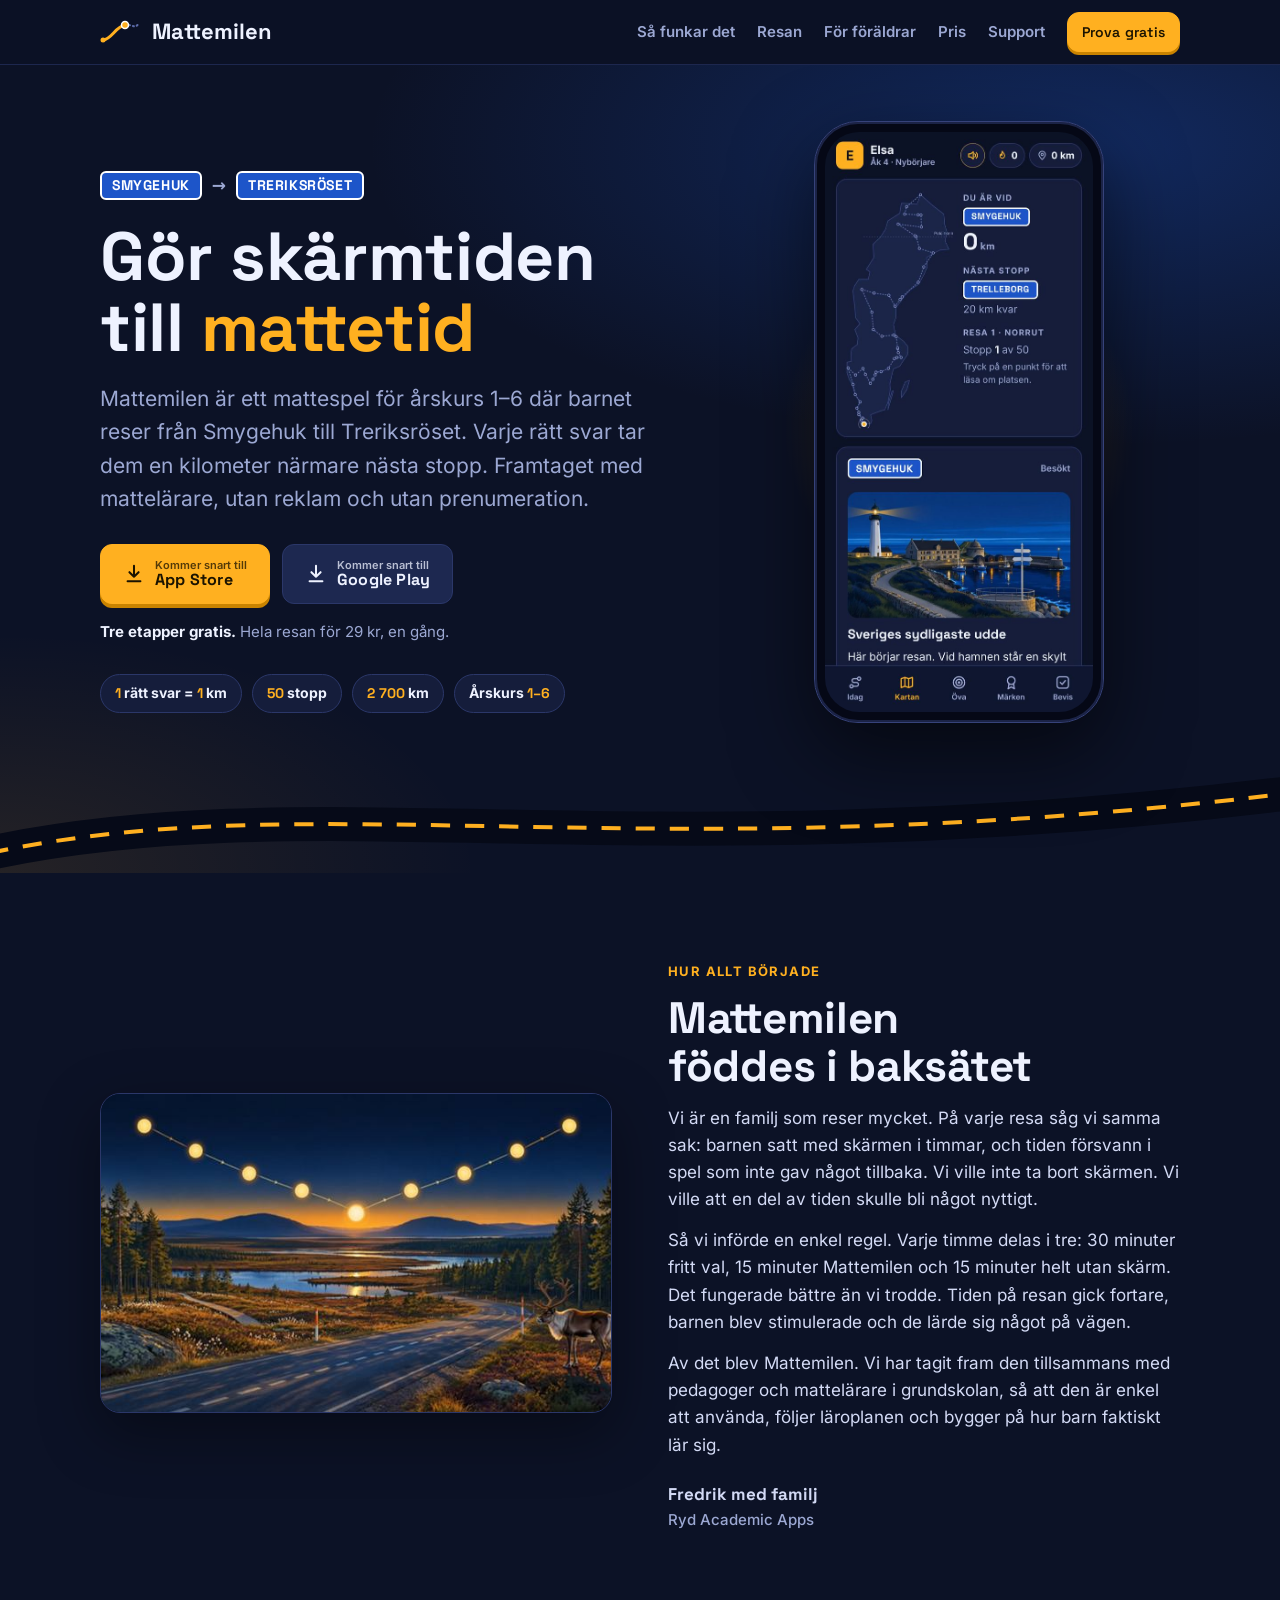
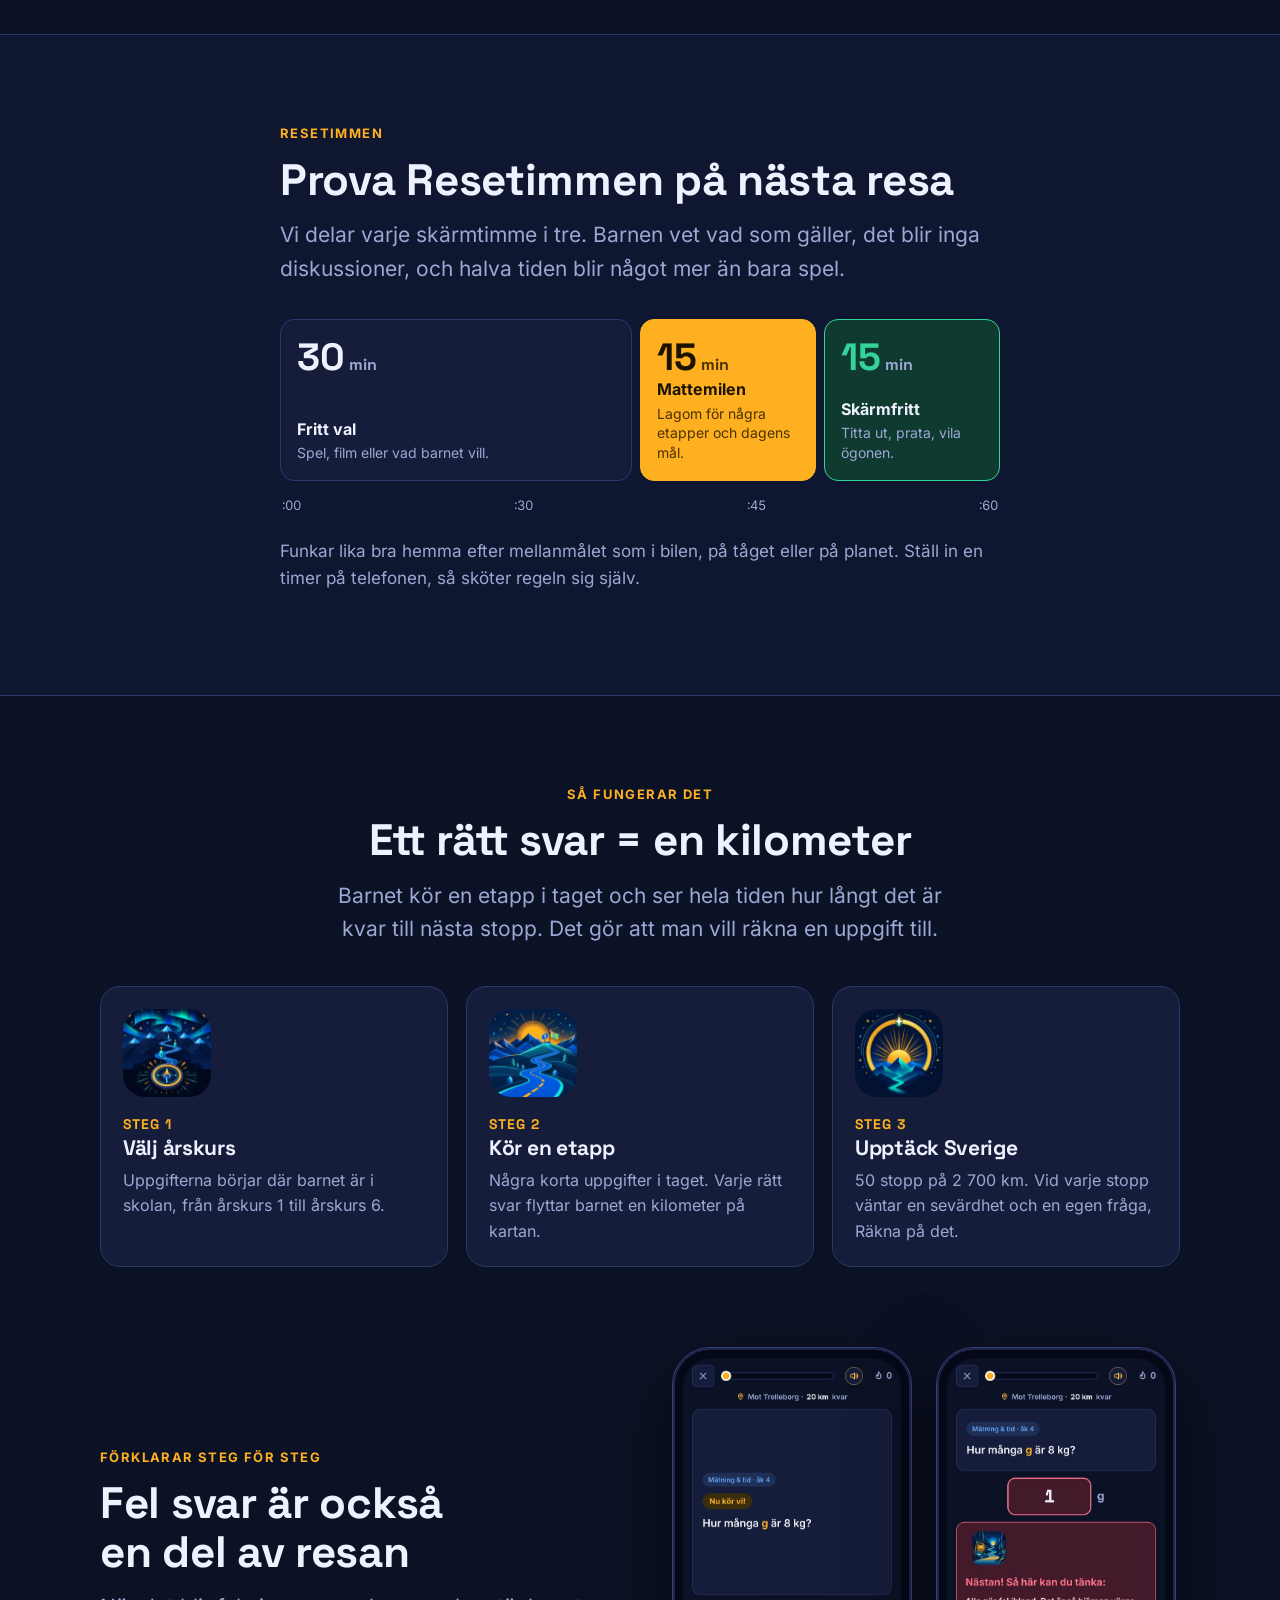
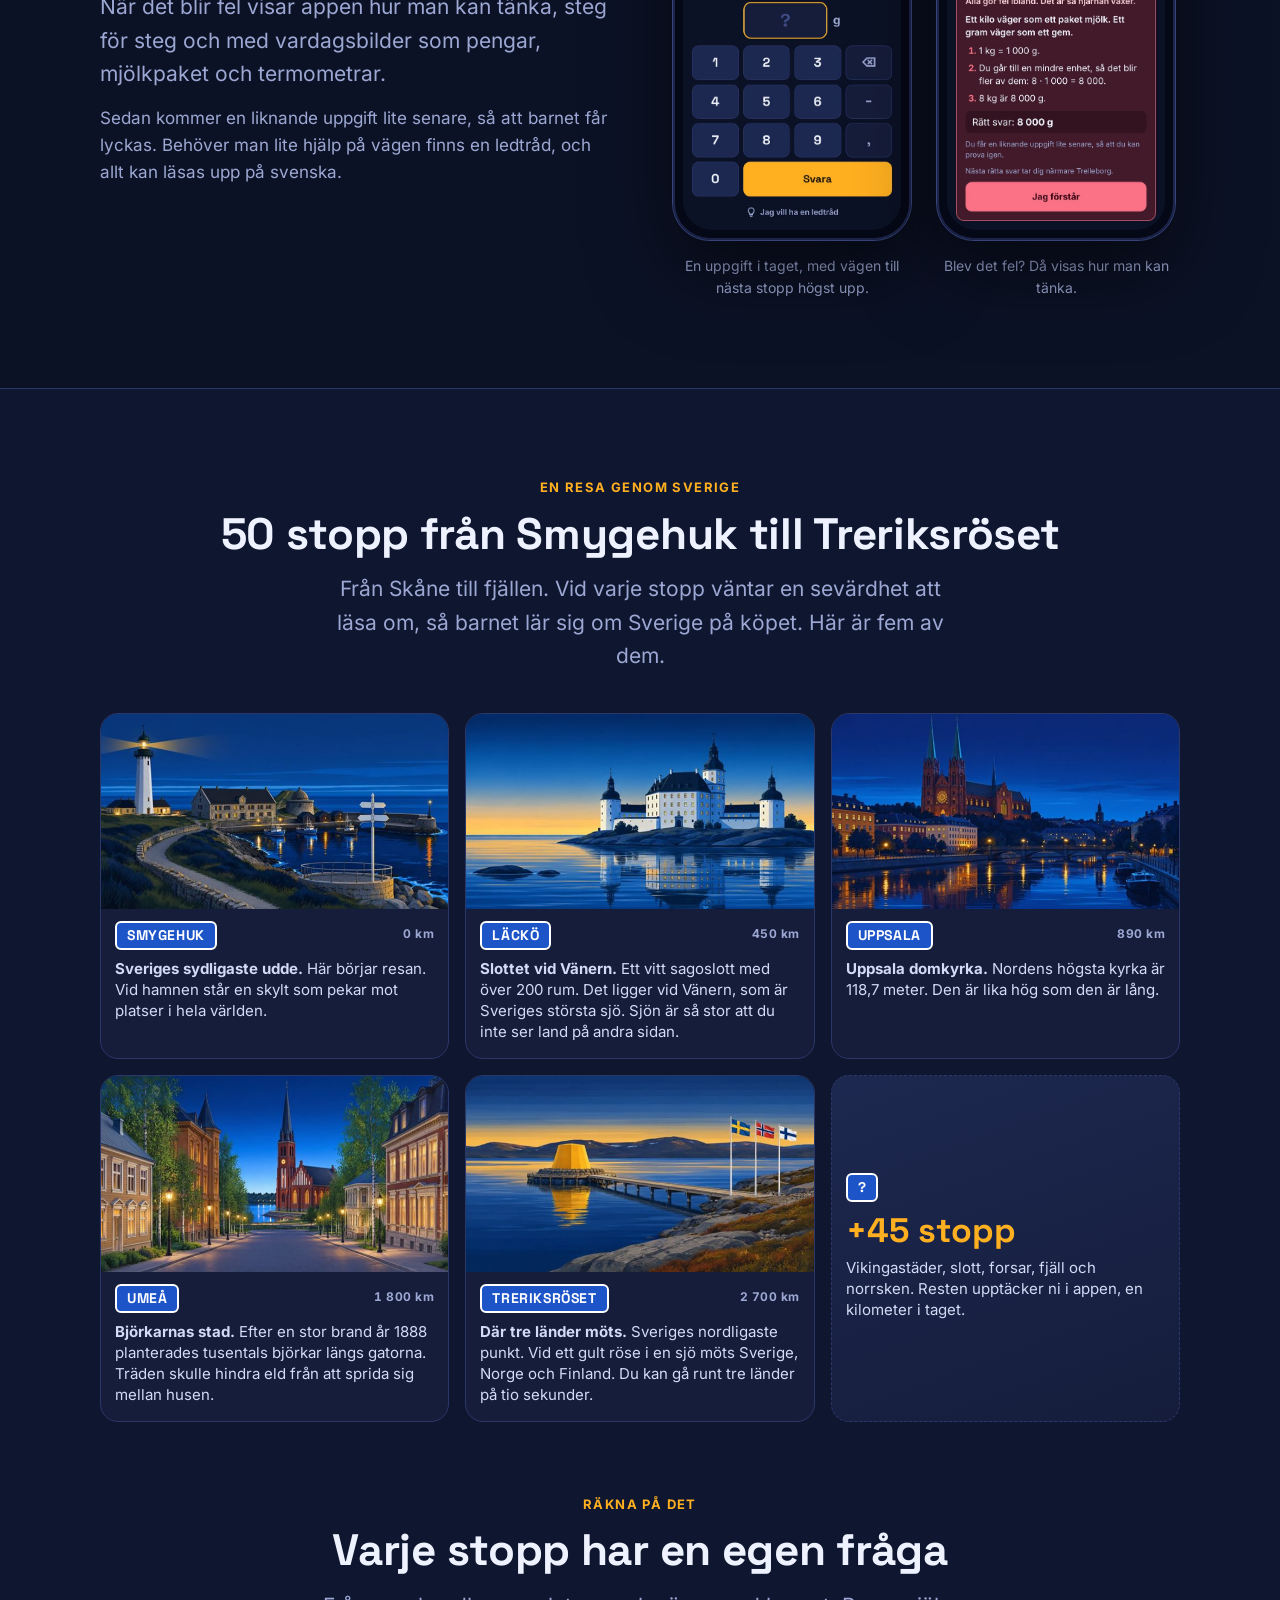
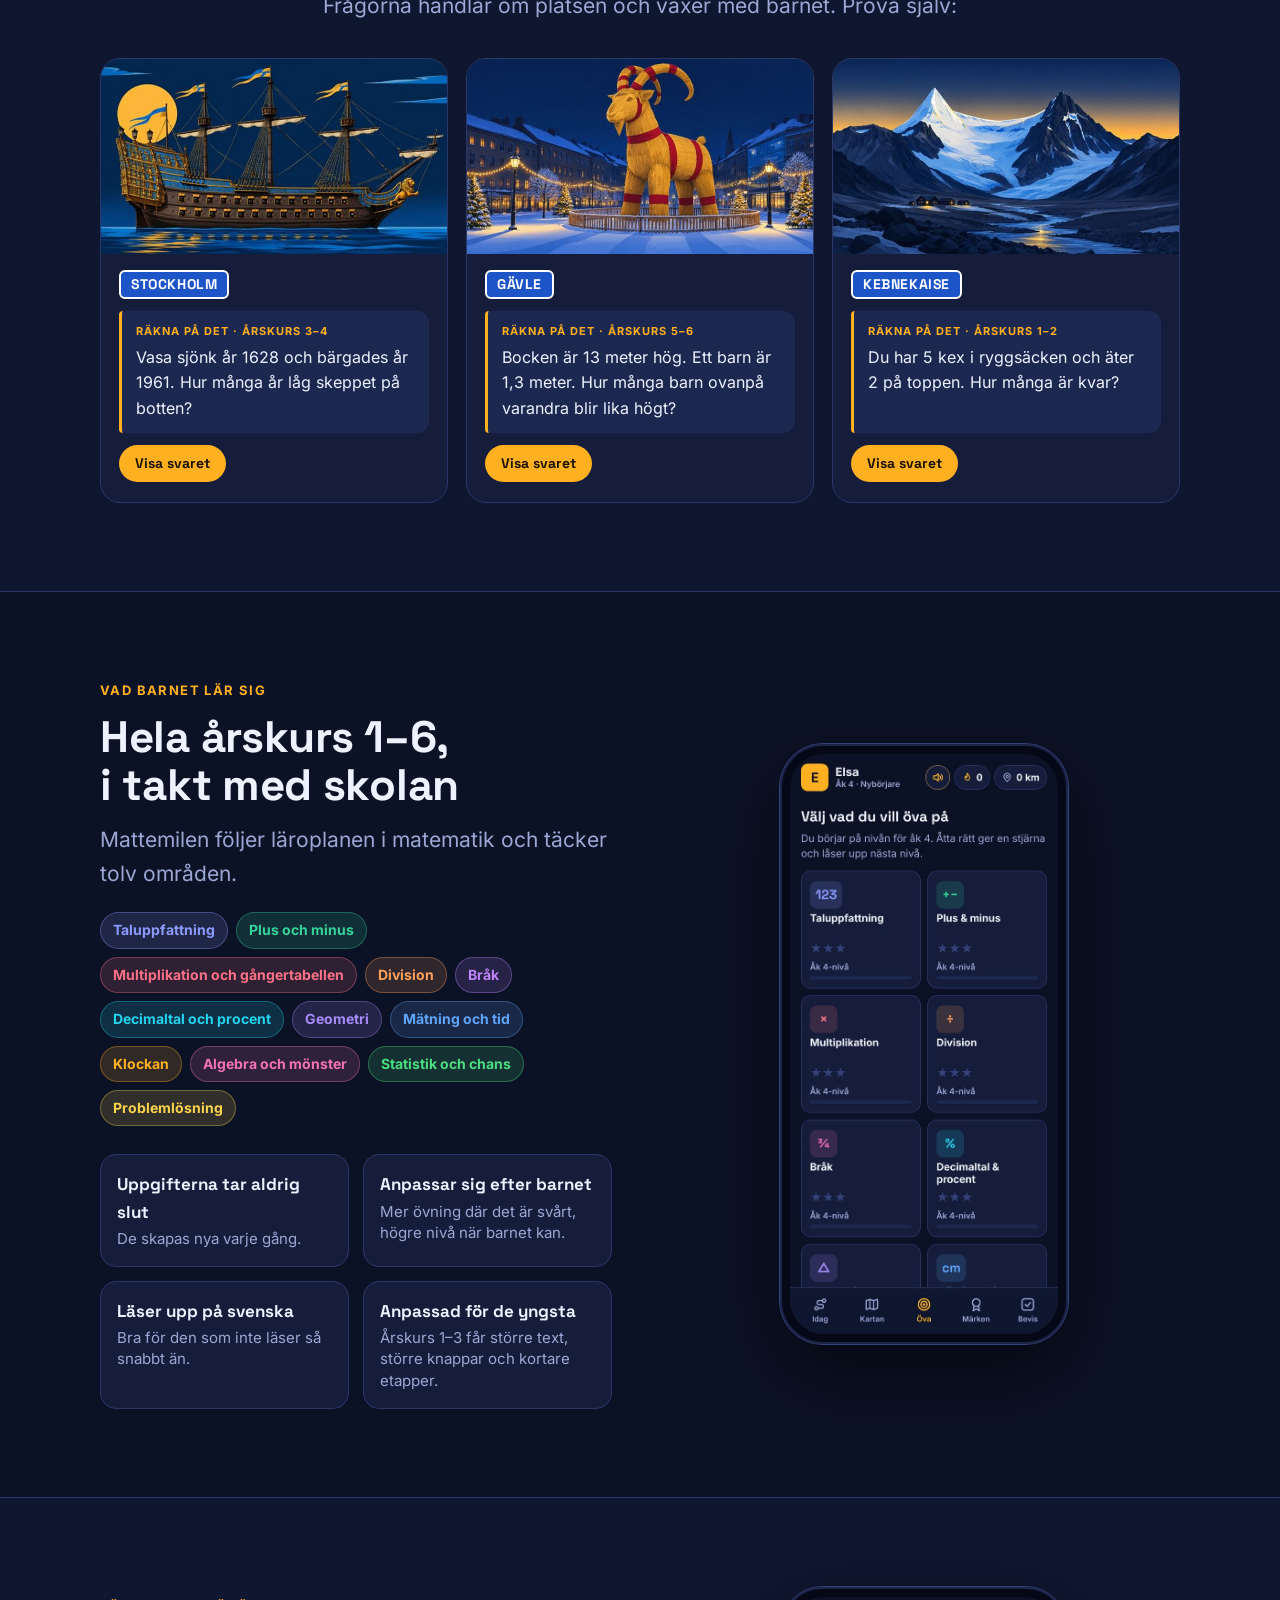
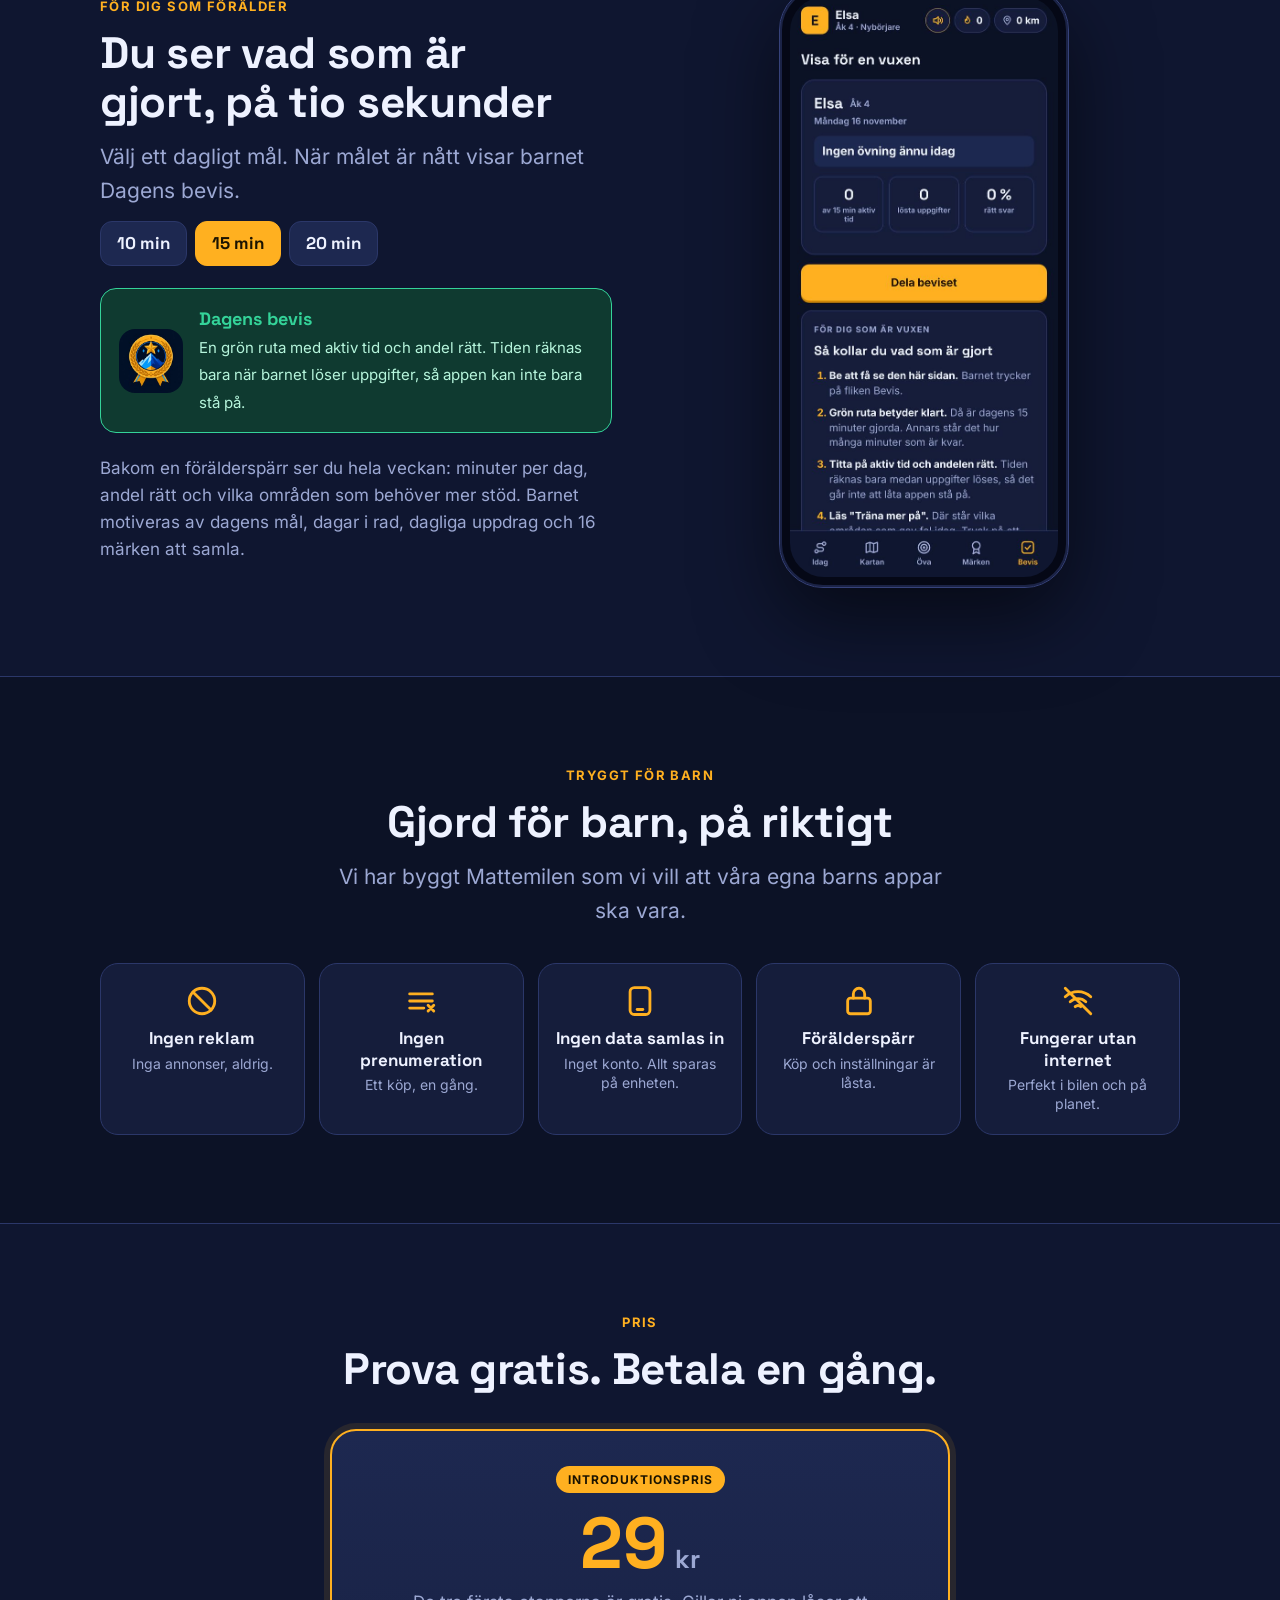
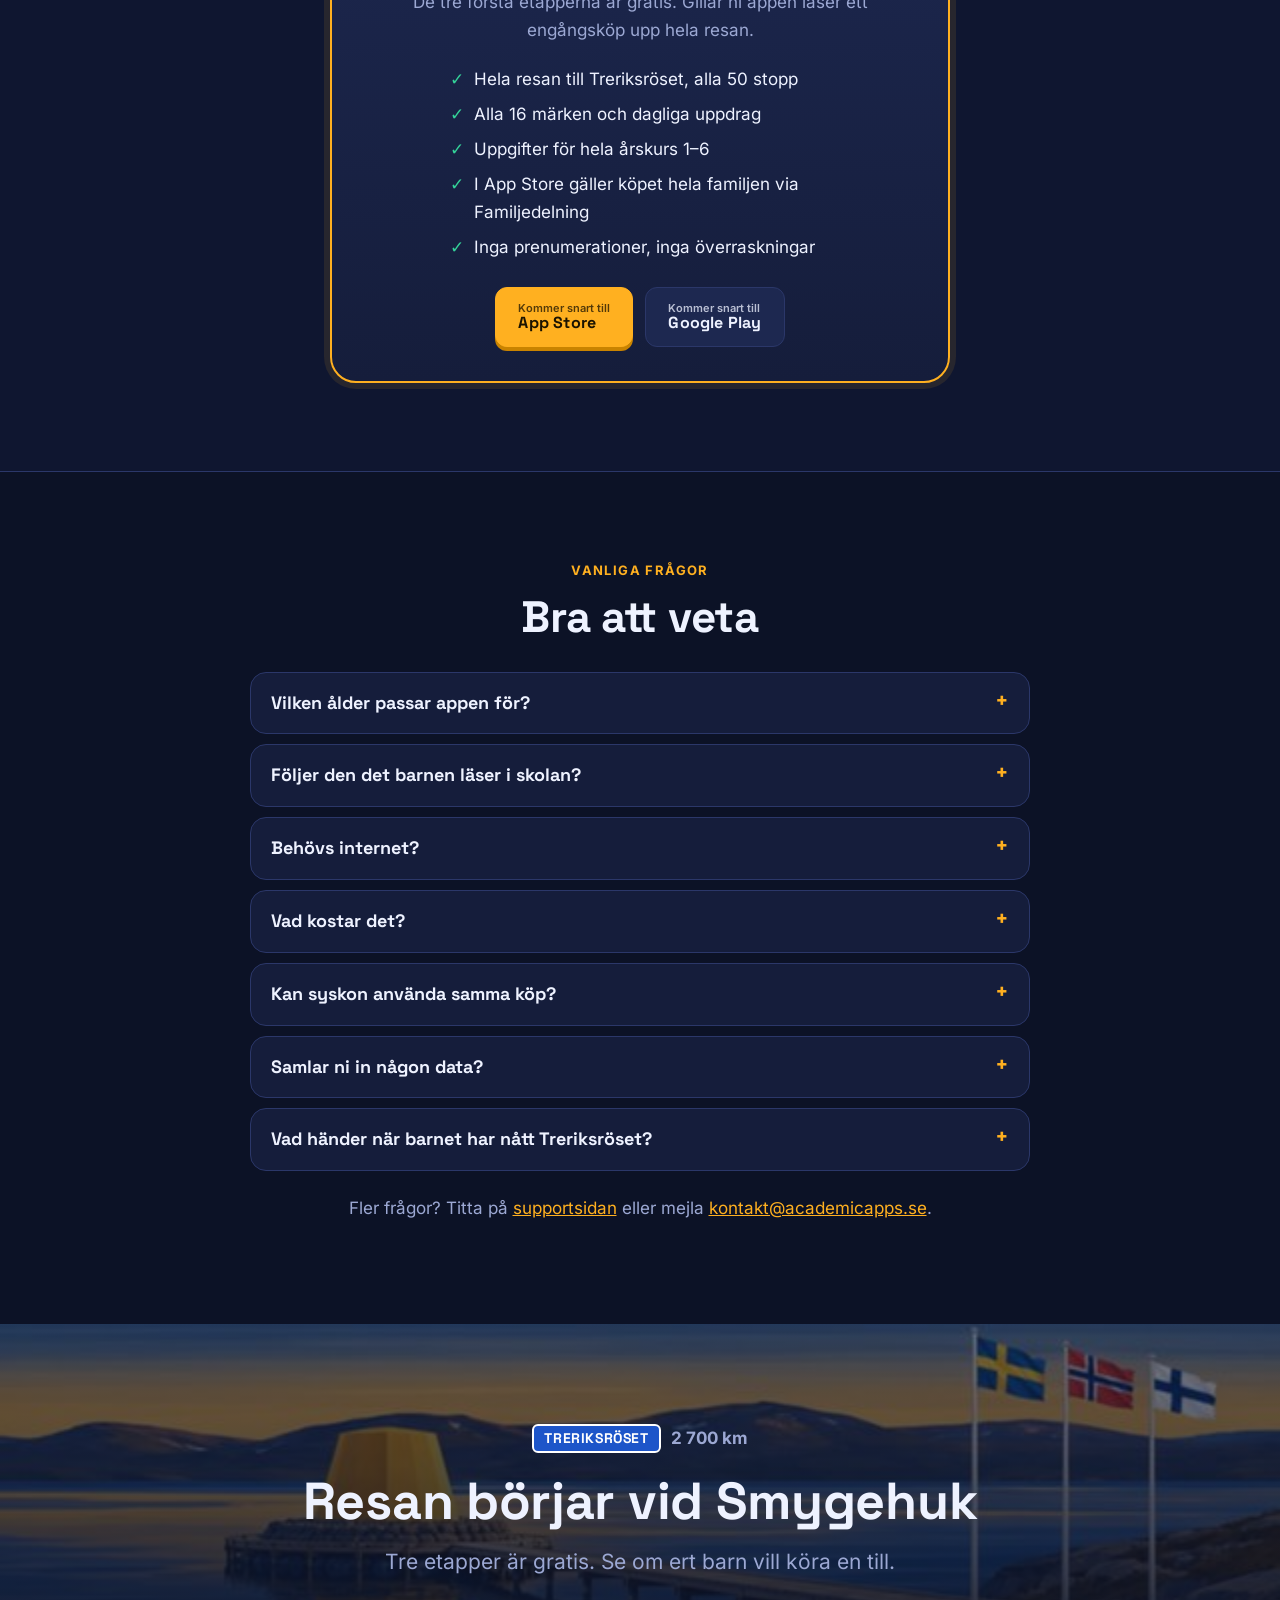
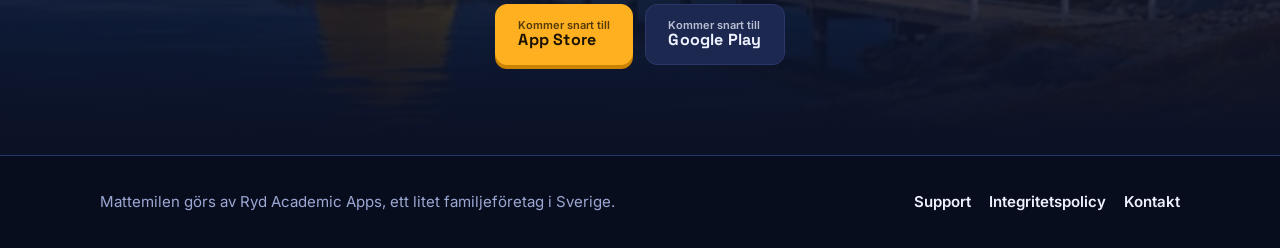
==== commit d61d91b2: "Add files via upload" ====
--- a/index.html
+++ b/index.html
@@ -8,8 +8,8 @@
   <meta name="theme-color" content="#0C1226">
   <meta property="og:title" content="Mattemilen – gör skärmtiden till mattetid">
   <meta property="og:description" content="Ett mattespel för årskurs 1–6. Res genom Sverige, ett rätt svar i taget.">
-  <meta property="og:image" content="img/app/kartan.jpg">
-  <link rel="preload" href="fonts/space-grotesk.woff2" as="font" type="font/woff2" crossorigin>
+  <meta property="og:image" content="kartan.jpg">
+  <link rel="preload" href="space-grotesk.woff2" as="font" type="font/woff2" crossorigin>
   <link rel="stylesheet" href="style.css">
 </head>
 <body>
@@ -53,7 +53,7 @@
       </div>
     </div>
     <div class="phone-stage">
-      <div class="phone"><img src="img/app/kartan.jpg" width="585" height="1266" alt="Kartan i Mattemilen med rutten genom Sverige och nästa stopp, Trelleborg"></div>
+      <div class="phone"><img src="kartan.jpg" width="585" height="1266" alt="Kartan i Mattemilen med rutten genom Sverige och nästa stopp, Trelleborg"></div>
     </div>
   </div>
   <svg class="heroroad" viewBox="0 0 1200 120" preserveAspectRatio="none" aria-hidden="true">
@@ -66,7 +66,7 @@
 <section>
   <div class="wrap split">
     <div>
-      <img class="story-img" src="img/stopp/s41.jpg" width="640" height="360" alt="En väg genom skogen i skymningen vid polcirkeln, med ljusslingor över vägen" loading="lazy">
+      <img class="story-img" src="s41.jpg" width="640" height="360" alt="En väg genom skogen i skymningen vid polcirkeln, med ljusslingor över vägen" loading="lazy">
     </div>
     <div class="story">
       <div class="eyebrow">Hur allt började</div>
@@ -104,15 +104,15 @@
       <p class="lead">Barnet kör en etapp i taget och ser hela tiden hur långt det är kvar till nästa stopp. Det gör att man vill räkna en uppgift till.</p>
     </div>
     <div class="steps">
-      <div class="step"><img src="img/u-kompass.jpg" width="360" height="360" alt="" loading="lazy"><div class="n">STEG 1</div><h3>Välj årskurs</h3><p>Uppgifterna börjar där barnet är i skolan, från årskurs 1 till årskurs 6.</p></div>
-      <div class="step"><img src="img/u-etapp.jpg" width="360" height="360" alt="" loading="lazy"><div class="n">STEG 2</div><h3>Kör en etapp</h3><p>Några korta uppgifter i taget. Varje rätt svar flyttar barnet en kilometer på kartan.</p></div>
-      <div class="step"><img src="img/u-mal.jpg" width="360" height="360" alt="" loading="lazy"><div class="n">STEG 3</div><h3>Upptäck Sverige</h3><p>50 stopp på 2 700 km. Vid varje stopp väntar en sevärdhet och en egen fråga, Räkna på det.</p></div>
+      <div class="step"><img src="u-kompass.jpg" width="360" height="360" alt="" loading="lazy"><div class="n">STEG 1</div><h3>Välj årskurs</h3><p>Uppgifterna börjar där barnet är i skolan, från årskurs 1 till årskurs 6.</p></div>
+      <div class="step"><img src="u-etapp.jpg" width="360" height="360" alt="" loading="lazy"><div class="n">STEG 2</div><h3>Kör en etapp</h3><p>Några korta uppgifter i taget. Varje rätt svar flyttar barnet en kilometer på kartan.</p></div>
+      <div class="step"><img src="u-mal.jpg" width="360" height="360" alt="" loading="lazy"><div class="n">STEG 3</div><h3>Upptäck Sverige</h3><p>50 stopp på 2 700 km. Vid varje stopp väntar en sevärdhet och en egen fråga, Räkna på det.</p></div>
     </div>
 
     <div class="split rev" style="margin-top:80px">
       <div class="phones">
-        <figure><div class="phone sm"><img src="img/app/uppgift.jpg" width="585" height="1266" alt="En uppgift i Mattemilen: Hur många gram är 8 kilo?" loading="lazy"></div><figcaption>En uppgift i taget, med vägen till nästa stopp högst upp.</figcaption></figure>
-        <figure><div class="phone sm"><img src="img/app/forklaring.jpg" width="585" height="1266" alt="Förklaringen efter ett fel svar, steg för steg" loading="lazy"></div><figcaption>Blev det fel? Då visas hur man kan tänka.</figcaption></figure>
+        <figure><div class="phone sm"><img src="uppgift.jpg" width="585" height="1266" alt="En uppgift i Mattemilen: Hur många gram är 8 kilo?" loading="lazy"></div><figcaption>En uppgift i taget, med vägen till nästa stopp högst upp.</figcaption></figure>
+        <figure><div class="phone sm"><img src="forklaring.jpg" width="585" height="1266" alt="Förklaringen efter ett fel svar, steg för steg" loading="lazy"></div><figcaption>Blev det fel? Då visas hur man kan tänka.</figcaption></figure>
       </div>
       <div>
         <div class="eyebrow">Förklarar steg för steg</div>
@@ -133,11 +133,11 @@
   </div>
   <div class="road-strip">
     <div class="stops five">
-      <article class="stop"><img src="img/stopp/s00.jpg" width="640" height="360" alt="Sveriges sydligaste udde" loading="lazy"><div class="b"><span class="km">0 km</span><span class="sign">Smygehuk</span><p><b>Sveriges sydligaste udde.</b> Här börjar resan. Vid hamnen står en skylt som pekar mot platser i hela världen.</p></div></article>
-      <article class="stop"><img src="img/stopp/s12.jpg" width="640" height="360" alt="Slottet vid Vänern" loading="lazy"><div class="b"><span class="km">450 km</span><span class="sign">Läckö</span><p><b>Slottet vid Vänern.</b> Ett vitt sagoslott med över 200 rum. Det ligger vid Vänern, som är Sveriges största sjö. Sjön är så stor att du inte ser land på andra sidan.</p></div></article>
-      <article class="stop"><img src="img/stopp/s24.jpg" width="640" height="360" alt="Uppsala domkyrka" loading="lazy"><div class="b"><span class="km">890 km</span><span class="sign">Uppsala</span><p><b>Uppsala domkyrka.</b> Nordens högsta kyrka är 118,7 meter. Den är lika hög som den är lång.</p></div></article>
-      <article class="stop"><img src="img/stopp/s37.jpg" width="640" height="360" alt="Björkarnas stad" loading="lazy"><div class="b"><span class="km">1 800 km</span><span class="sign">Umeå</span><p><b>Björkarnas stad.</b> Efter en stor brand år 1888 planterades tusentals björkar längs gatorna. Träden skulle hindra eld från att sprida sig mellan husen.</p></div></article>
-      <article class="stop"><img src="img/stopp/s49.jpg" width="640" height="360" alt="Där tre länder möts" loading="lazy"><div class="b"><span class="km">2 700 km</span><span class="sign">Treriksröset</span><p><b>Där tre länder möts.</b> Sveriges nordligaste punkt. Vid ett gult röse i en sjö möts Sverige, Norge och Finland. Du kan gå runt tre länder på tio sekunder.</p></div></article>
+      <article class="stop"><img src="s00.jpg" width="640" height="360" alt="Sveriges sydligaste udde" loading="lazy"><div class="b"><span class="km">0 km</span><span class="sign">Smygehuk</span><p><b>Sveriges sydligaste udde.</b> Här börjar resan. Vid hamnen står en skylt som pekar mot platser i hela världen.</p></div></article>
+      <article class="stop"><img src="s12.jpg" width="640" height="360" alt="Slottet vid Vänern" loading="lazy"><div class="b"><span class="km">450 km</span><span class="sign">Läckö</span><p><b>Slottet vid Vänern.</b> Ett vitt sagoslott med över 200 rum. Det ligger vid Vänern, som är Sveriges största sjö. Sjön är så stor att du inte ser land på andra sidan.</p></div></article>
+      <article class="stop"><img src="s24.jpg" width="640" height="360" alt="Uppsala domkyrka" loading="lazy"><div class="b"><span class="km">890 km</span><span class="sign">Uppsala</span><p><b>Uppsala domkyrka.</b> Nordens högsta kyrka är 118,7 meter. Den är lika hög som den är lång.</p></div></article>
+      <article class="stop"><img src="s37.jpg" width="640" height="360" alt="Björkarnas stad" loading="lazy"><div class="b"><span class="km">1 800 km</span><span class="sign">Umeå</span><p><b>Björkarnas stad.</b> Efter en stor brand år 1888 planterades tusentals björkar längs gatorna. Träden skulle hindra eld från att sprida sig mellan husen.</p></div></article>
+      <article class="stop"><img src="s49.jpg" width="640" height="360" alt="Där tre länder möts" loading="lazy"><div class="b"><span class="km">2 700 km</span><span class="sign">Treriksröset</span><p><b>Där tre länder möts.</b> Sveriges nordligaste punkt. Vid ett gult röse i en sjö möts Sverige, Norge och Finland. Du kan gå runt tre länder på tio sekunder.</p></div></article>
       <article class="stop more"><div class="b"><span class="sign">?</span><p class="big">+45 stopp</p><p>Vikingastäder, slott, forsar, fjäll och norrsken. Resten upptäcker ni i appen, en kilometer i taget.</p></div></article>
     </div>
   </div>
@@ -149,9 +149,9 @@
       <p class="lead">Frågorna handlar om platsen och växer med barnet. Prova själv:</p>
     </div>
     <div class="calcs">
-      <div class="calc"><img src="img/stopp/s22.jpg" width="640" height="360" alt="Regalskeppet Vasa i Stockholm" loading="lazy"><div class="b"><span class="sign">Stockholm</span><div class="q"><b>Räkna på det · årskurs 3–4</b>Vasa sjönk år 1628 och bärgades år 1961. Hur många år låg skeppet på botten?</div><details><summary>Visa svaret</summary><p>333 år</p></details></div></div>
-      <div class="calc"><img src="img/stopp/s27.jpg" width="640" height="360" alt="Gävlebocken i snön" loading="lazy"><div class="b"><span class="sign">Gävle</span><div class="q"><b>Räkna på det · årskurs 5–6</b>Bocken är 13 meter hög. Ett barn är 1,3 meter. Hur många barn ovanpå varandra blir lika högt?</div><details><summary>Visa svaret</summary><p>10 barn</p></details></div></div>
-      <div class="calc"><img src="img/stopp/s47.jpg" width="640" height="360" alt="Kebnekaise i månsken" loading="lazy"><div class="b"><span class="sign">Kebnekaise</span><div class="q"><b>Räkna på det · årskurs 1–2</b>Du har 5 kex i ryggsäcken och äter 2 på toppen. Hur många är kvar?</div><details><summary>Visa svaret</summary><p>3 kex</p></details></div></div>
+      <div class="calc"><img src="s22.jpg" width="640" height="360" alt="Regalskeppet Vasa i Stockholm" loading="lazy"><div class="b"><span class="sign">Stockholm</span><div class="q"><b>Räkna på det · årskurs 3–4</b>Vasa sjönk år 1628 och bärgades år 1961. Hur många år låg skeppet på botten?</div><details><summary>Visa svaret</summary><p>333 år</p></details></div></div>
+      <div class="calc"><img src="s27.jpg" width="640" height="360" alt="Gävlebocken i snön" loading="lazy"><div class="b"><span class="sign">Gävle</span><div class="q"><b>Räkna på det · årskurs 5–6</b>Bocken är 13 meter hög. Ett barn är 1,3 meter. Hur många barn ovanpå varandra blir lika högt?</div><details><summary>Visa svaret</summary><p>10 barn</p></details></div></div>
+      <div class="calc"><img src="s47.jpg" width="640" height="360" alt="Kebnekaise i månsken" loading="lazy"><div class="b"><span class="sign">Kebnekaise</span><div class="q"><b>Räkna på det · årskurs 1–2</b>Du har 5 kex i ryggsäcken och äter 2 på toppen. Hur många är kvar?</div><details><summary>Visa svaret</summary><p>3 kex</p></details></div></div>
     </div>
   </div>
 </section>
@@ -185,7 +185,7 @@
       </div>
     </div>
     <div class="phones">
-      <div class="phone"><img src="img/app/ova.jpg" width="585" height="1266" alt="Öva-fliken i Mattemilen med områden som taluppfattning, plus och minus, multiplikation och bråk" loading="lazy"></div>
+      <div class="phone"><img src="ova.jpg" width="585" height="1266" alt="Öva-fliken i Mattemilen med områden som taluppfattning, plus och minus, multiplikation och bråk" loading="lazy"></div>
     </div>
   </div>
 </section>
@@ -194,14 +194,14 @@
 <section id="foralder" class="alt">
   <div class="wrap split rev">
     <div class="phones">
-      <div class="phone"><img src="img/app/bevis.jpg" width="585" height="1266" alt="Fliken Bevis som visar dagens aktiva tid, lösta uppgifter och andel rätt" loading="lazy"></div>
+      <div class="phone"><img src="bevis.jpg" width="585" height="1266" alt="Fliken Bevis som visar dagens aktiva tid, lösta uppgifter och andel rätt" loading="lazy"></div>
     </div>
     <div>
       <div class="eyebrow">För dig som förälder</div>
       <h2>Du ser vad som är gjort, på tio sekunder</h2>
       <p class="lead">Välj ett dagligt mål. När målet är nått visar barnet Dagens bevis.</p>
       <div class="goals" aria-label="Dagligt mål"><span>10 min</span><span class="on">15 min</span><span>20 min</span></div>
-      <div class="proof"><img src="img/u-sigill.jpg" width="360" height="360" alt=""><div><b>Dagens bevis</b><span>En grön ruta med aktiv tid och andel rätt. Tiden räknas bara när barnet löser uppgifter, så appen kan inte bara stå på.</span></div></div>
+      <div class="proof"><img src="u-sigill.jpg" width="360" height="360" alt=""><div><b>Dagens bevis</b><span>En grön ruta med aktiv tid och andel rätt. Tiden räknas bara när barnet löser uppgifter, så appen kan inte bara stå på.</span></div></div>
       <p class="mut">Bakom en förälderspärr ser du hela veckan: minuter per dag, andel rätt och vilka områden som behöver mer stöd. Barnet motiveras av dagens mål, dagar i rad, dagliga uppdrag och 16 märken att samla.</p>
     </div>
   </div>
--- a/style.css
+++ b/style.css
@@ -1,6 +1,6 @@
 /* Mattemilen – samma formspråk som i spelet: nattkörning, vägskyltar och gul vägmarkering. */
-@font-face { font-family: "Inter"; font-style: normal; font-weight: 400 700; font-display: swap; src: url(fonts/inter.woff2) format("woff2"); }
-@font-face { font-family: "Space Grotesk"; font-style: normal; font-weight: 500 700; font-display: swap; src: url(fonts/space-grotesk.woff2) format("woff2"); }
+@font-face { font-family: "Inter"; font-style: normal; font-weight: 400 700; font-display: swap; src: url(inter.woff2) format("woff2"); }
+@font-face { font-family: "Space Grotesk"; font-style: normal; font-weight: 500 700; font-display: swap; src: url(space-grotesk.woff2) format("woff2"); }
 
 :root {
   --bg: #0C1226; --bg2: #0F1630; --card: #151D3B; --card2: #1D2850; --line: #2B3769;
@@ -190,7 +190,7 @@
 
 /* avslutning */
 .final { text-align: center; padding: 100px 0 90px; background:
-  linear-gradient(180deg, rgba(12, 18, 38, .55), rgba(12, 18, 38, .78) 55%, var(--bg) 96%), url(img/stopp/s49.jpg) center / cover no-repeat; }
+  linear-gradient(180deg, rgba(12, 18, 38, .55), rgba(12, 18, 38, .78) 55%, var(--bg) 96%), url(s49.jpg) center / cover no-repeat; }
 .final h2 { font-size: clamp(34px, 5vw, 52px); }
 .final .btns { justify-content: center; margin-top: 26px; }
 
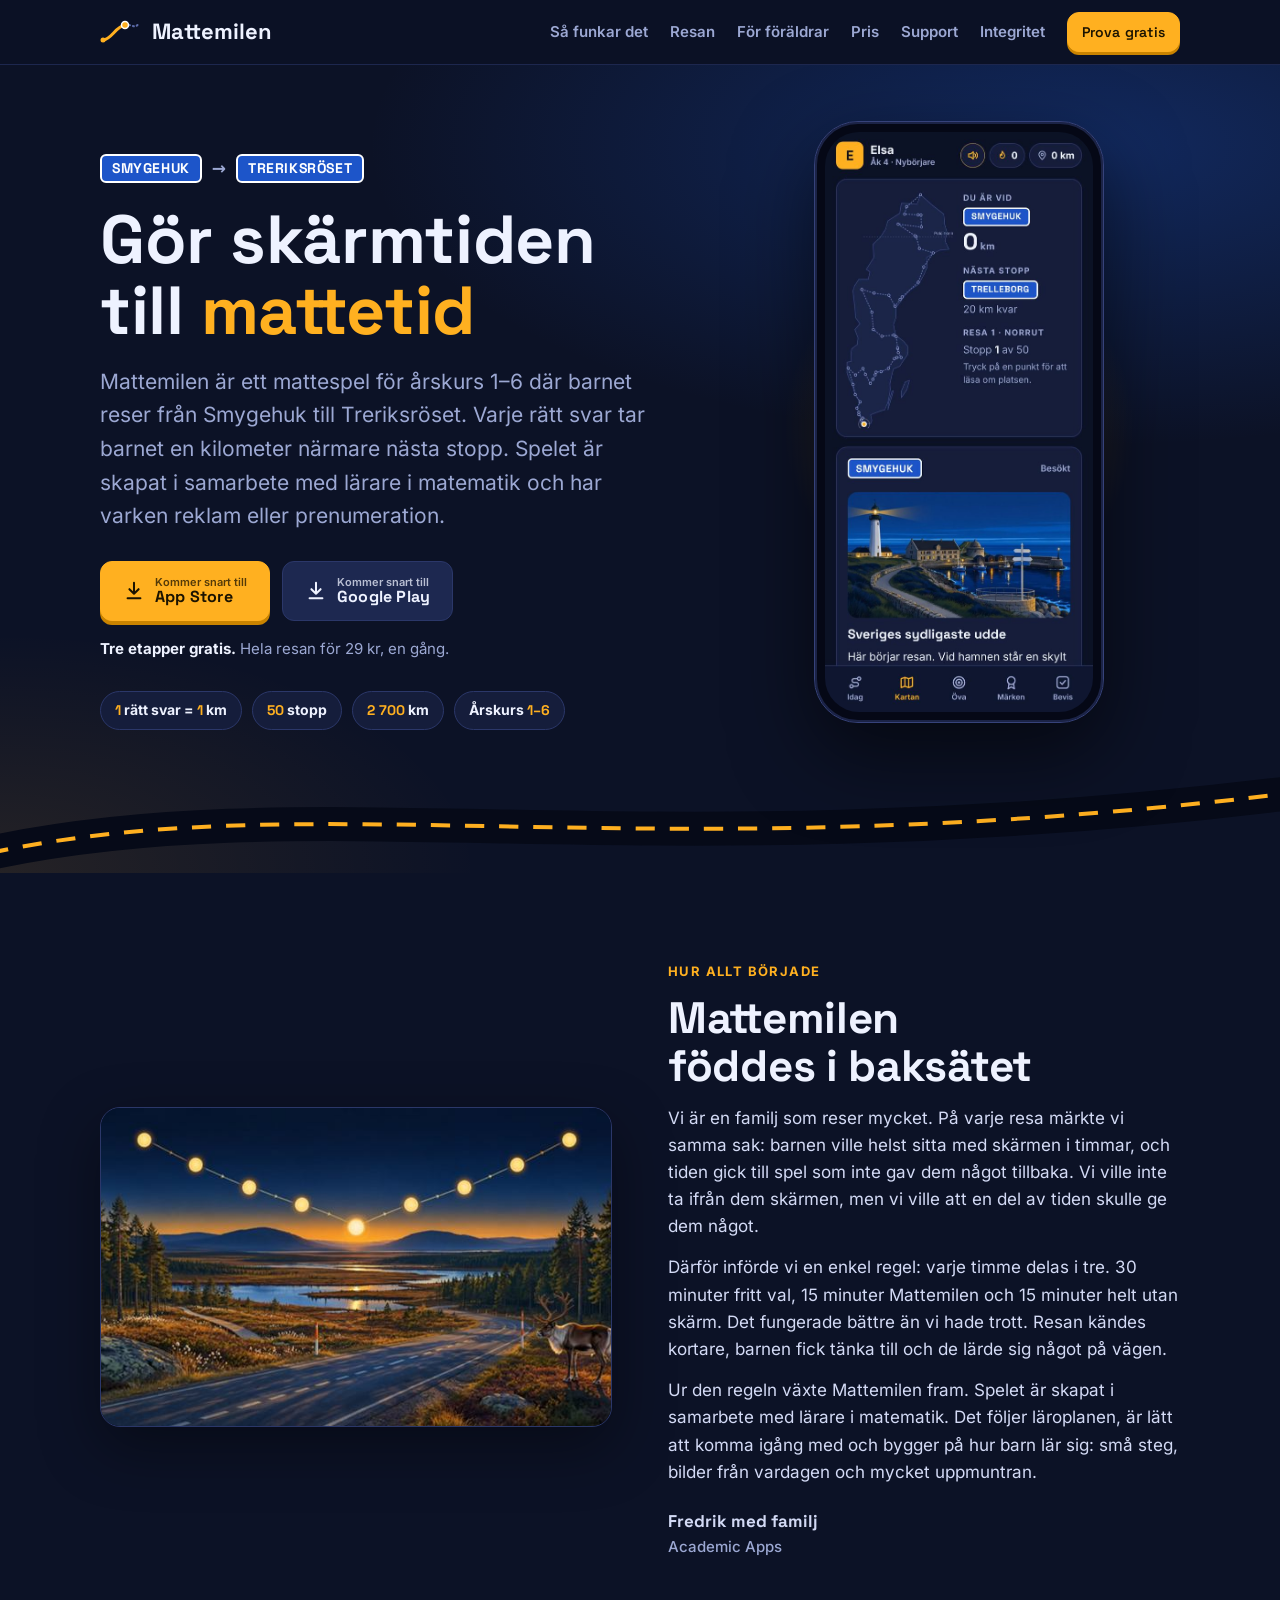
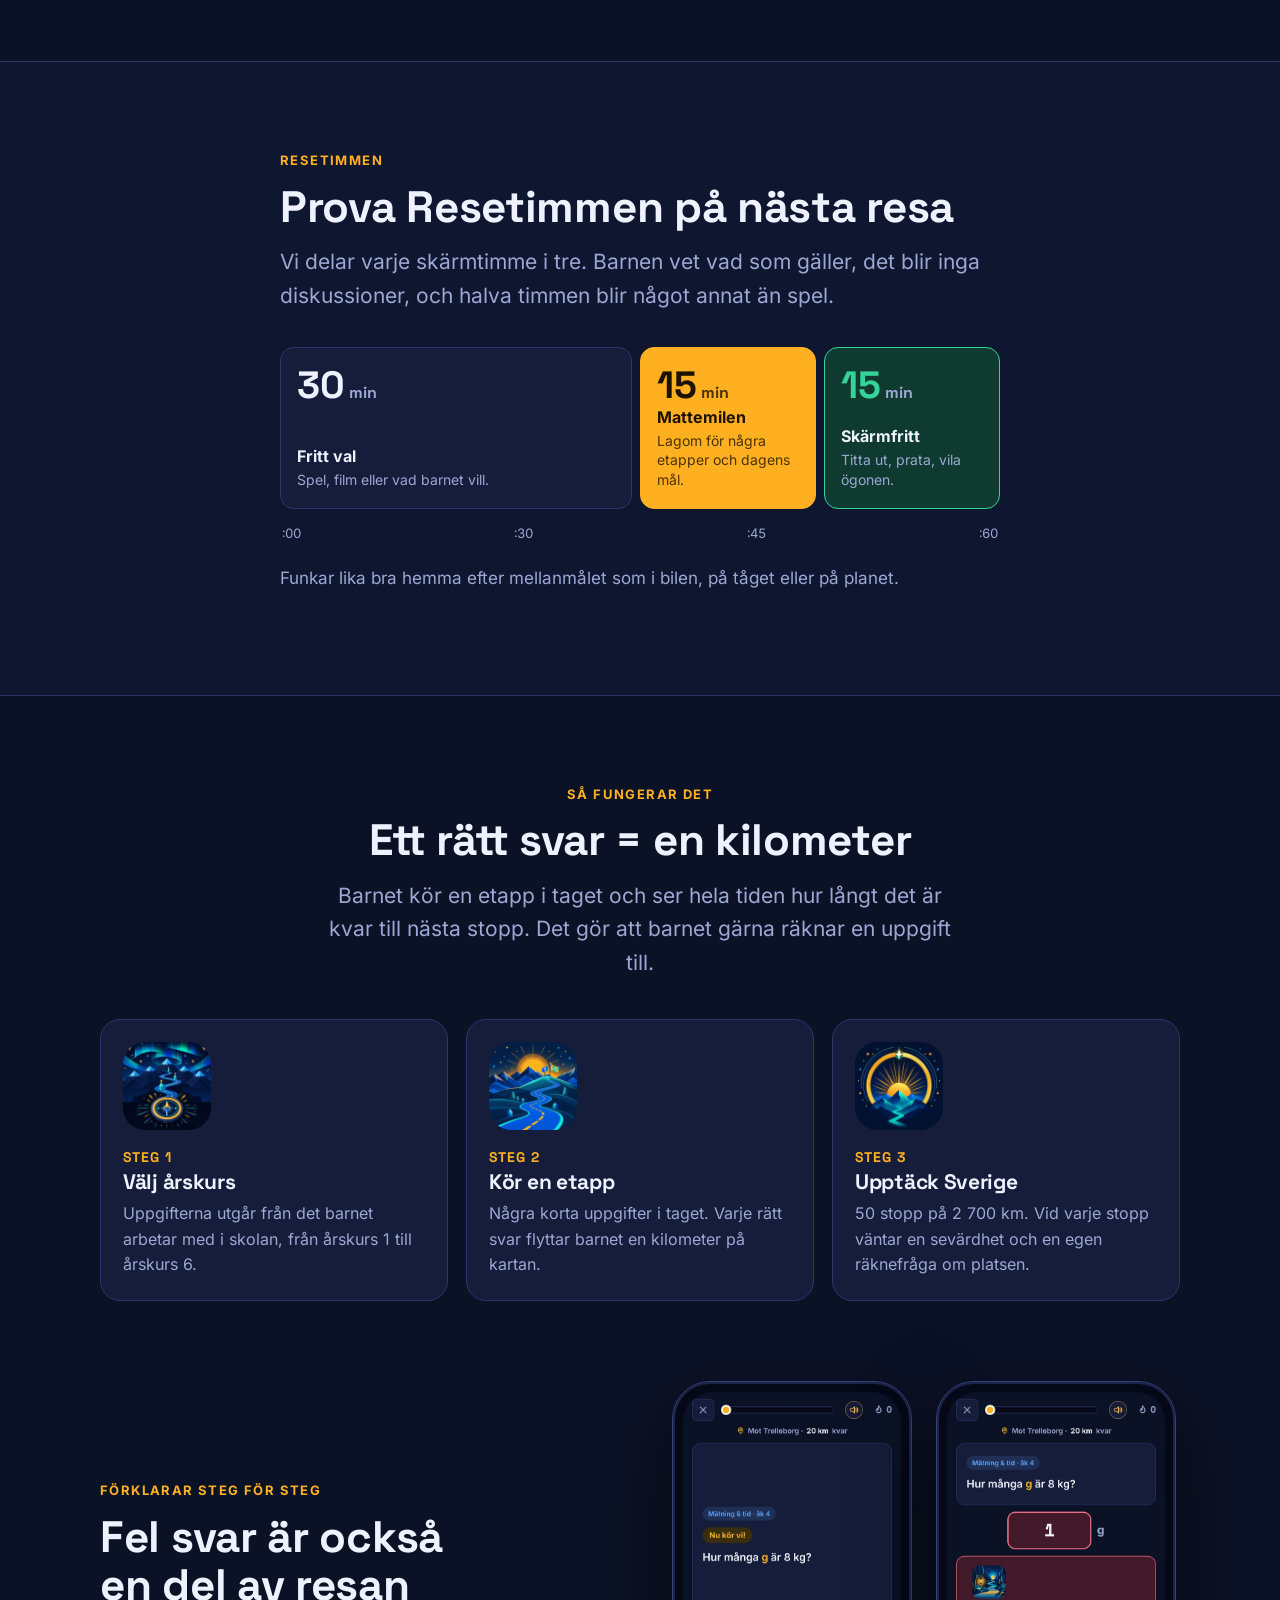
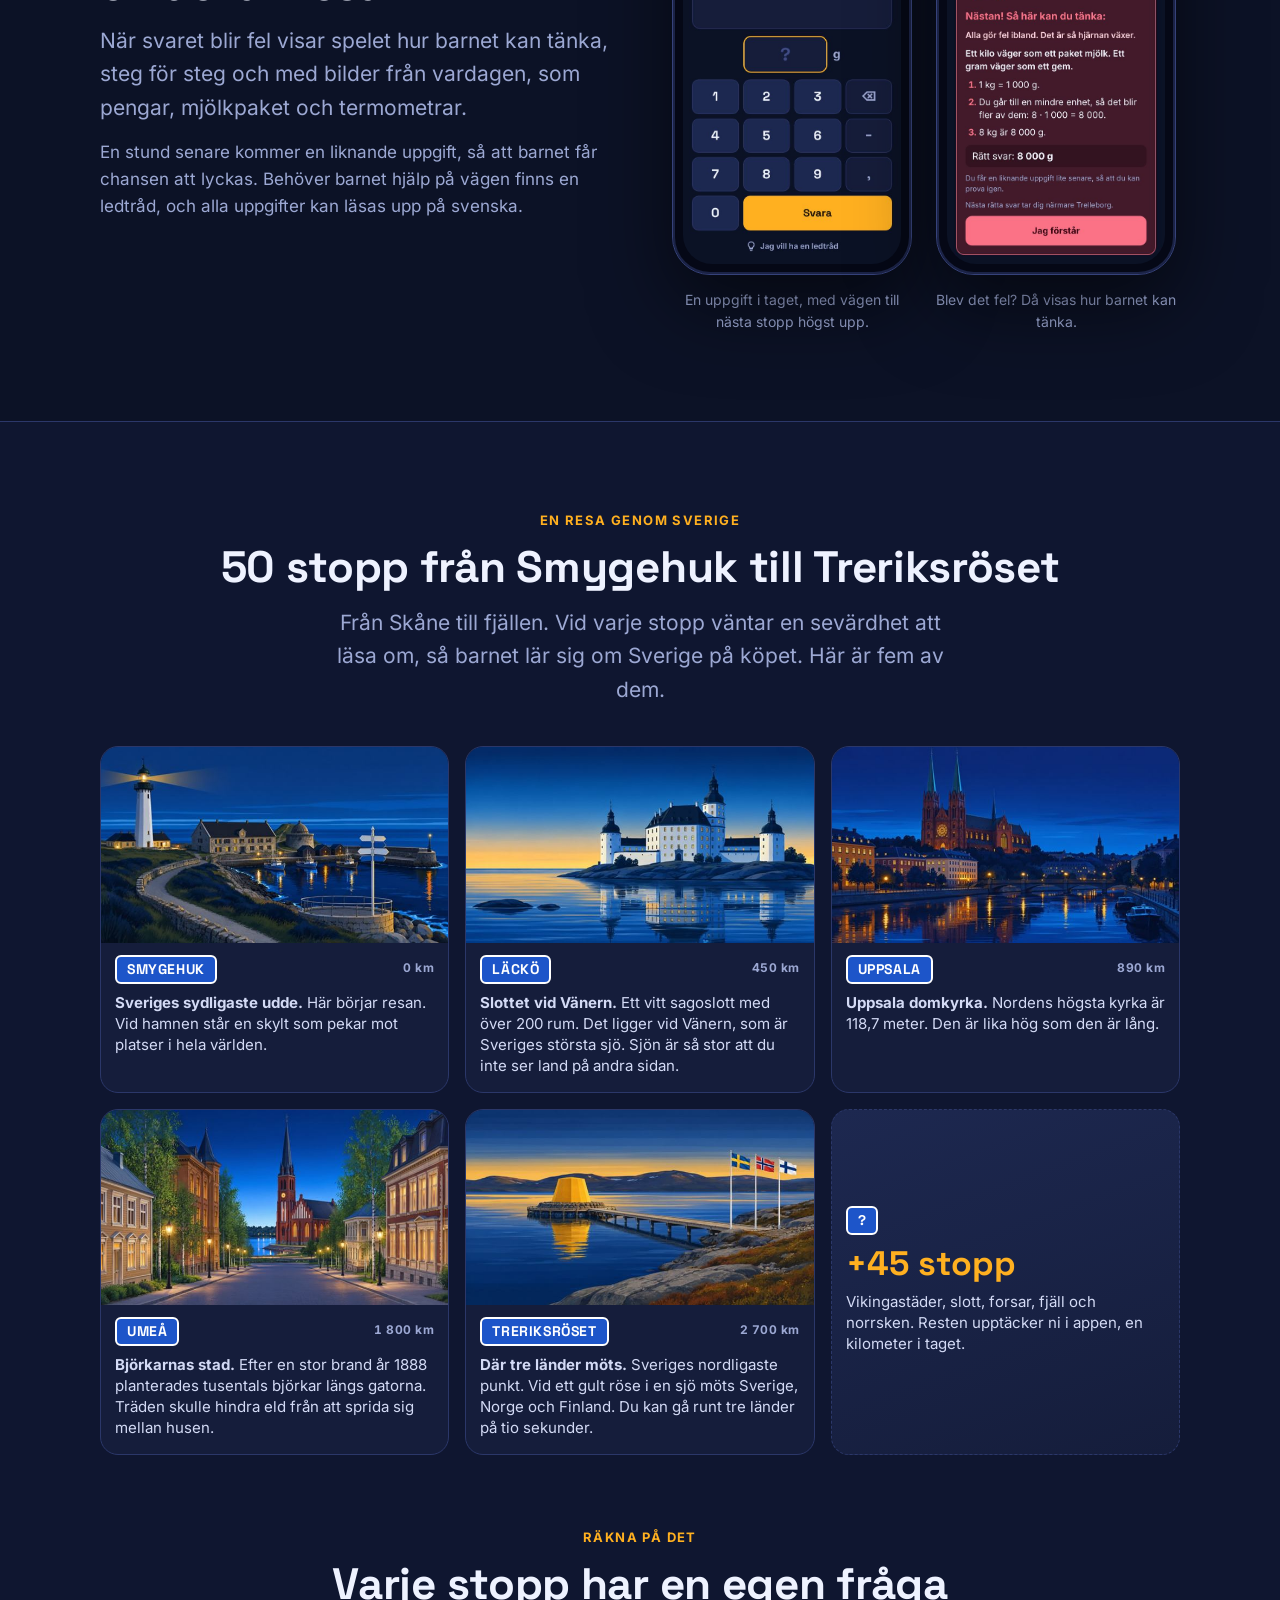
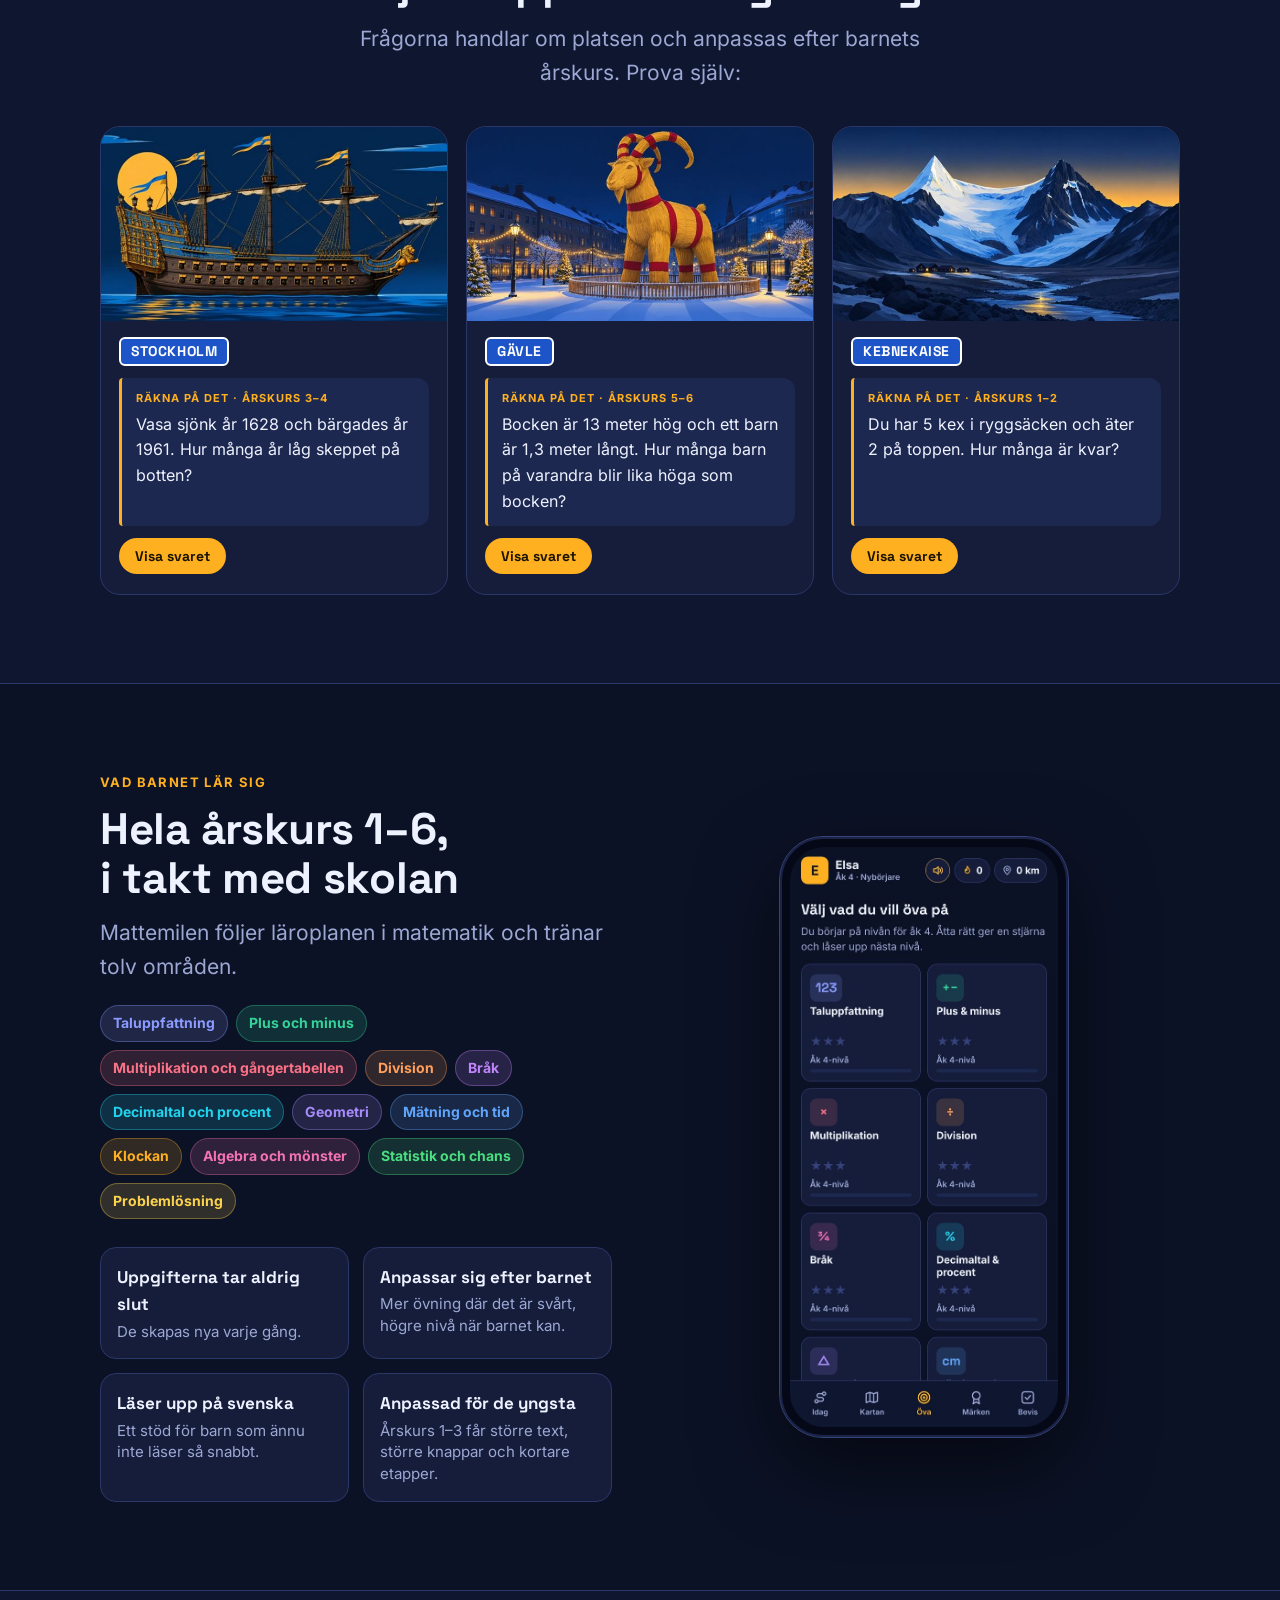
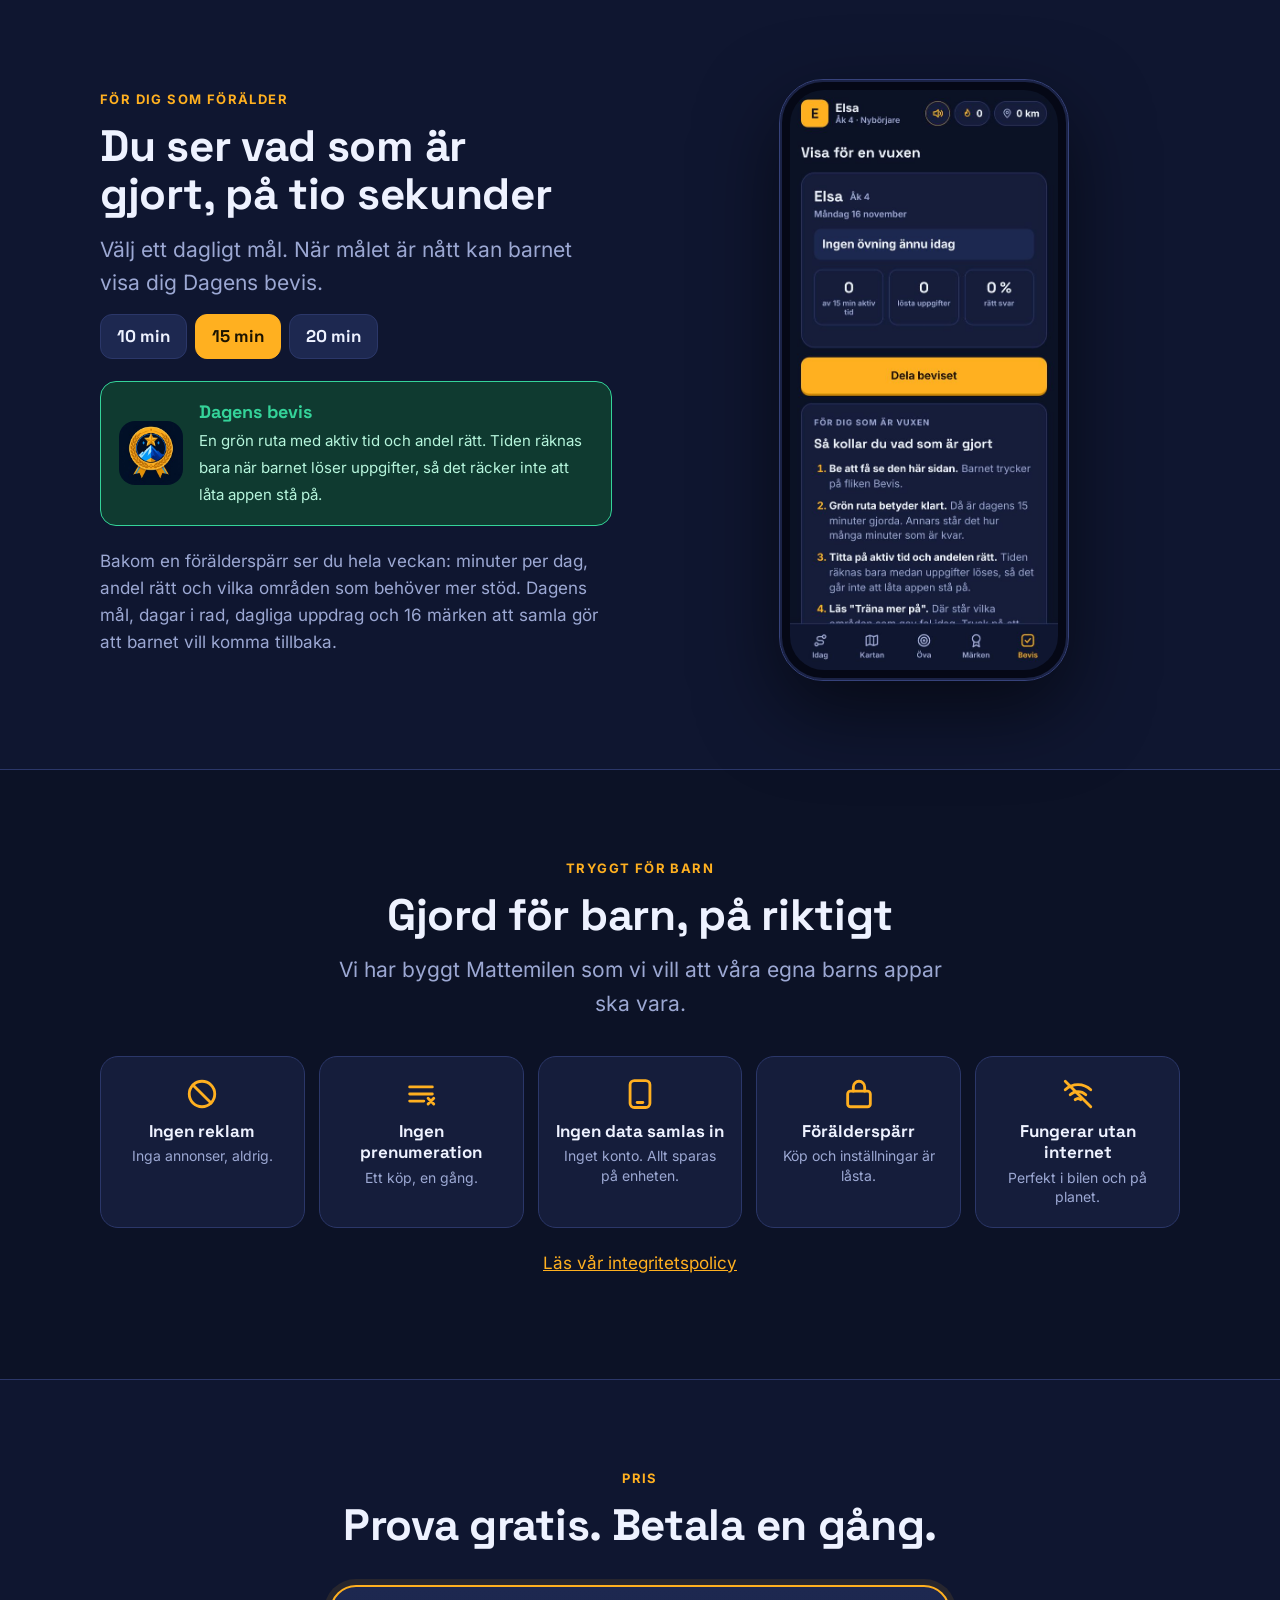
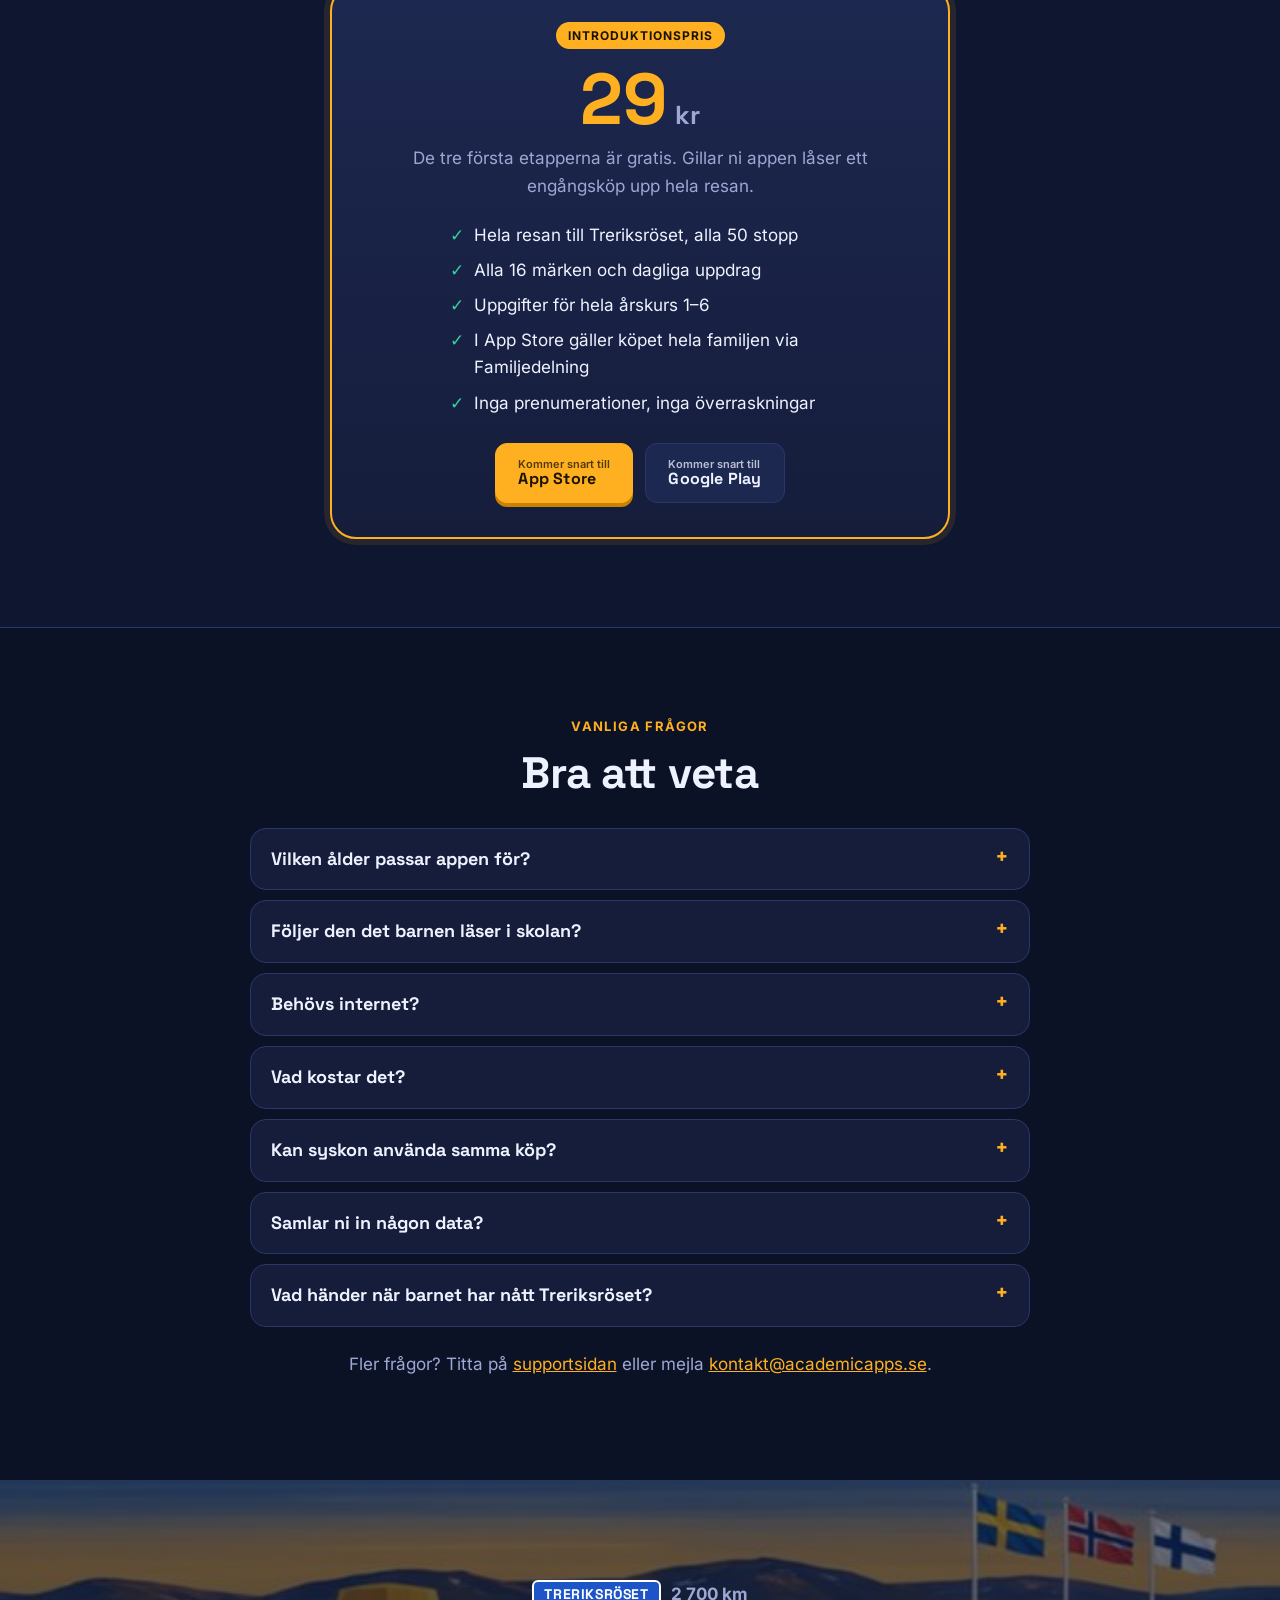
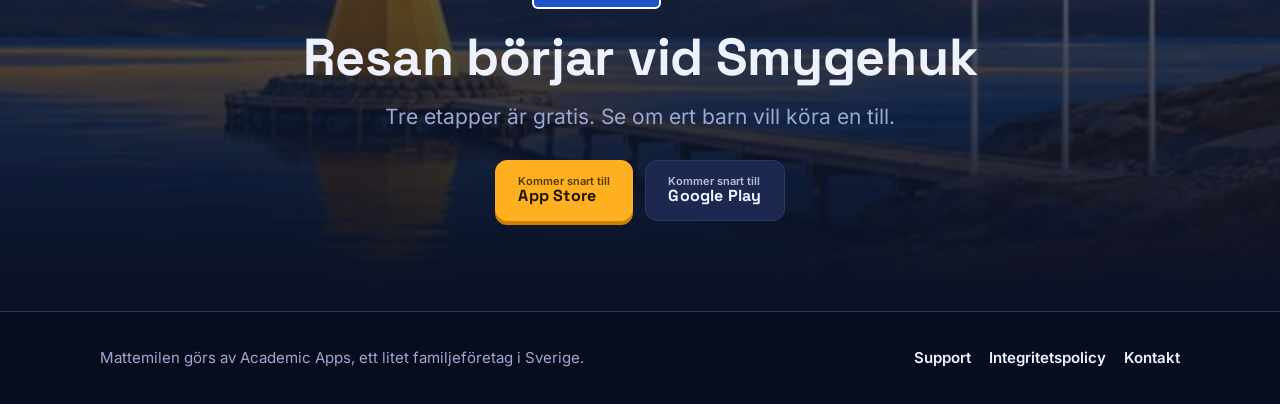
==== commit 938530d8: "Add files via upload" ====
--- a/index.html
+++ b/index.html
@@ -4,7 +4,7 @@
   <meta charset="utf-8">
   <meta name="viewport" content="width=device-width, initial-scale=1">
   <title>Mattemilen – gör skärmtiden till mattetid</title>
-  <meta name="description" content="Mattemilen är ett mattespel för årskurs 1–6 där barnet reser från Smygehuk till Treriksröset. Varje rätt svar tar dem en kilometer närmare nästa stopp. Ingen reklam, inget konto, ingen prenumeration.">
+  <meta name="description" content="Mattemilen är ett mattespel för årskurs 1–6 där barnet reser från Smygehuk till Treriksröset. Varje rätt svar tar barnet en kilometer närmare nästa stopp. Ingen reklam, inget konto, ingen prenumeration.">
   <meta name="theme-color" content="#0C1226">
   <meta property="og:title" content="Mattemilen – gör skärmtiden till mattetid">
   <meta property="og:description" content="Ett mattespel för årskurs 1–6. Res genom Sverige, ett rätt svar i taget.">
@@ -26,6 +26,7 @@
       <a href="#foralder">För föräldrar</a>
       <a href="#pris">Pris</a>
       <a href="support.html">Support</a>
+      <a href="integritet.html">Integritet</a>
       <a class="btn go" href="#pris">Prova gratis</a>
     </nav>
   </div>
@@ -39,7 +40,7 @@
     <div>
       <div class="signs"><span class="sign">Smygehuk</span><span class="arr">→</span><span class="sign">Treriksröset</span></div>
       <h1 style="margin-top:22px">Gör skärmtiden till <span class="y">mattetid</span></h1>
-      <p class="lead">Mattemilen är ett mattespel för årskurs 1–6 där barnet reser från Smygehuk till Treriksröset. Varje rätt svar tar dem en kilometer närmare nästa stopp. Framtaget med mattelärare, utan reklam och utan prenumeration.</p>
+      <p class="lead">Mattemilen är ett mattespel för årskurs 1–6 där barnet reser från Smygehuk till Treriksröset. Varje rätt svar tar barnet en kilometer närmare nästa stopp. Spelet är skapat i samarbete med lärare i matematik och har varken reklam eller prenumeration.</p>
       <div class="btns">
         <span class="btn go" role="note"><svg viewBox="0 0 24 24" fill="none" stroke="currentColor" stroke-width="2.2" stroke-linecap="round" stroke-linejoin="round" aria-hidden="true"><path d="M12 3v12m0 0-5-5m5 5 5-5M5 20h14"/></svg><span class="t"><small>Kommer snart till</small>App Store</span></span>
         <span class="btn" role="note"><svg viewBox="0 0 24 24" fill="none" stroke="currentColor" stroke-width="2.2" stroke-linecap="round" stroke-linejoin="round" aria-hidden="true"><path d="M12 3v12m0 0-5-5m5 5 5-5M5 20h14"/></svg><span class="t"><small>Kommer snart till</small>Google Play</span></span>
@@ -71,10 +72,10 @@
     <div class="story">
       <div class="eyebrow">Hur allt började</div>
       <h2>Mattemilen föddes i baksätet</h2>
-      <p>Vi är en familj som reser mycket. På varje resa såg vi samma sak: barnen satt med skärmen i timmar, och tiden försvann i spel som inte gav något tillbaka. Vi ville inte ta bort skärmen. Vi ville att en del av tiden skulle bli något nyttigt.</p>
-      <p>Så vi införde en enkel regel. Varje timme delas i tre: 30 minuter fritt val, 15 minuter Mattemilen och 15 minuter helt utan skärm. Det fungerade bättre än vi trodde. Tiden på resan gick fortare, barnen blev stimulerade och de lärde sig något på vägen.</p>
-      <p>Av det blev Mattemilen. Vi har tagit fram den tillsammans med pedagoger och mattelärare i grundskolan, så att den är enkel att använda, följer läroplanen och bygger på hur barn faktiskt lär sig.</p>
-      <p class="sig">Fredrik med familj<span>Ryd Academic Apps</span></p>
+      <p>Vi är en familj som reser mycket. På varje resa märkte vi samma sak: barnen ville helst sitta med skärmen i timmar, och tiden gick till spel som inte gav dem något tillbaka. Vi ville inte ta ifrån dem skärmen, men vi ville att en del av tiden skulle ge dem något.</p>
+      <p>Därför införde vi en enkel regel: varje timme delas i tre. 30 minuter fritt val, 15 minuter Mattemilen och 15 minuter helt utan skärm. Det fungerade bättre än vi hade trott. Resan kändes kortare, barnen fick tänka till och de lärde sig något på vägen.</p>
+      <p>Ur den regeln växte Mattemilen fram. Spelet är skapat i samarbete med lärare i matematik. Det följer läroplanen, är lätt att komma igång med och bygger på hur barn lär sig: små steg, bilder från vardagen och mycket uppmuntran.</p>
+      <p class="sig">Fredrik med familj<span>Academic Apps</span></p>
     </div>
   </div>
 </section>
@@ -84,14 +85,14 @@
   <div class="wrap narrow">
     <div class="eyebrow">Resetimmen</div>
     <h2>Prova Resetimmen på nästa resa</h2>
-    <p class="lead">Vi delar varje skärmtimme i tre. Barnen vet vad som gäller, det blir inga diskussioner, och halva tiden blir något mer än bara spel.</p>
+    <p class="lead">Vi delar varje skärmtimme i tre. Barnen vet vad som gäller, det blir inga diskussioner, och halva timmen blir något annat än spel.</p>
     <div class="hour" role="list">
       <div class="seg" role="listitem"><div class="min">30<small>min</small></div><div><b>Fritt val</b><span>Spel, film eller vad barnet vill.</span></div></div>
       <div class="seg math" role="listitem"><div class="min">15<small>min</small></div><div><b>Mattemilen</b><span>Lagom för några etapper och dagens mål.</span></div></div>
       <div class="seg off" role="listitem"><div class="min">15<small>min</small></div><div><b>Skärmfritt</b><span>Titta ut, prata, vila ögonen.</span></div></div>
     </div>
     <div class="clock" aria-hidden="true"><span>:00</span><span>:30</span><span>:45</span><span>:60</span></div>
-    <p class="mut" style="margin-top:22px">Funkar lika bra hemma efter mellanmålet som i bilen, på tåget eller på planet. Ställ in en timer på telefonen, så sköter regeln sig själv.</p>
+    <p class="mut" style="margin-top:22px">Funkar lika bra hemma efter mellanmålet som i bilen, på tåget eller på planet.</p>
   </div>
 </section>
 
@@ -101,24 +102,24 @@
     <div class="center">
       <div class="eyebrow">Så fungerar det</div>
       <h2>Ett rätt svar = en kilometer</h2>
-      <p class="lead">Barnet kör en etapp i taget och ser hela tiden hur långt det är kvar till nästa stopp. Det gör att man vill räkna en uppgift till.</p>
+      <p class="lead">Barnet kör en etapp i taget och ser hela tiden hur långt det är kvar till nästa stopp. Det gör att barnet gärna räknar en uppgift till.</p>
     </div>
     <div class="steps">
-      <div class="step"><img src="u-kompass.jpg" width="360" height="360" alt="" loading="lazy"><div class="n">STEG 1</div><h3>Välj årskurs</h3><p>Uppgifterna börjar där barnet är i skolan, från årskurs 1 till årskurs 6.</p></div>
+      <div class="step"><img src="u-kompass.jpg" width="360" height="360" alt="" loading="lazy"><div class="n">STEG 1</div><h3>Välj årskurs</h3><p>Uppgifterna utgår från det barnet arbetar med i skolan, från årskurs 1 till årskurs 6.</p></div>
       <div class="step"><img src="u-etapp.jpg" width="360" height="360" alt="" loading="lazy"><div class="n">STEG 2</div><h3>Kör en etapp</h3><p>Några korta uppgifter i taget. Varje rätt svar flyttar barnet en kilometer på kartan.</p></div>
-      <div class="step"><img src="u-mal.jpg" width="360" height="360" alt="" loading="lazy"><div class="n">STEG 3</div><h3>Upptäck Sverige</h3><p>50 stopp på 2 700 km. Vid varje stopp väntar en sevärdhet och en egen fråga, Räkna på det.</p></div>
+      <div class="step"><img src="u-mal.jpg" width="360" height="360" alt="" loading="lazy"><div class="n">STEG 3</div><h3>Upptäck Sverige</h3><p>50 stopp på 2 700 km. Vid varje stopp väntar en sevärdhet och en egen räknefråga om platsen.</p></div>
     </div>
 
     <div class="split rev" style="margin-top:80px">
       <div class="phones">
         <figure><div class="phone sm"><img src="uppgift.jpg" width="585" height="1266" alt="En uppgift i Mattemilen: Hur många gram är 8 kilo?" loading="lazy"></div><figcaption>En uppgift i taget, med vägen till nästa stopp högst upp.</figcaption></figure>
-        <figure><div class="phone sm"><img src="forklaring.jpg" width="585" height="1266" alt="Förklaringen efter ett fel svar, steg för steg" loading="lazy"></div><figcaption>Blev det fel? Då visas hur man kan tänka.</figcaption></figure>
+        <figure><div class="phone sm"><img src="forklaring.jpg" width="585" height="1266" alt="Förklaringen efter ett fel svar, steg för steg" loading="lazy"></div><figcaption>Blev det fel? Då visas hur barnet kan tänka.</figcaption></figure>
       </div>
       <div>
         <div class="eyebrow">Förklarar steg för steg</div>
         <h2>Fel svar är också en del av resan</h2>
-        <p class="lead">När det blir fel visar appen hur man kan tänka, steg för steg och med vardagsbilder som pengar, mjölkpaket och termometrar.</p>
-        <p class="mut">Sedan kommer en liknande uppgift lite senare, så att barnet får lyckas. Behöver man lite hjälp på vägen finns en ledtråd, och allt kan läsas upp på svenska.</p>
+        <p class="lead">När svaret blir fel visar spelet hur barnet kan tänka, steg för steg och med bilder från vardagen, som pengar, mjölkpaket och termometrar.</p>
+        <p class="mut">En stund senare kommer en liknande uppgift, så att barnet får chansen att lyckas. Behöver barnet hjälp på vägen finns en ledtråd, och alla uppgifter kan läsas upp på svenska.</p>
       </div>
     </div>
   </div>
@@ -146,11 +147,11 @@
     <div class="center" style="margin-top:72px">
       <div class="eyebrow">Räkna på det</div>
       <h2>Varje stopp har en egen fråga</h2>
-      <p class="lead">Frågorna handlar om platsen och växer med barnet. Prova själv:</p>
+      <p class="lead">Frågorna handlar om platsen och anpassas efter barnets årskurs. Prova själv:</p>
     </div>
     <div class="calcs">
       <div class="calc"><img src="s22.jpg" width="640" height="360" alt="Regalskeppet Vasa i Stockholm" loading="lazy"><div class="b"><span class="sign">Stockholm</span><div class="q"><b>Räkna på det · årskurs 3–4</b>Vasa sjönk år 1628 och bärgades år 1961. Hur många år låg skeppet på botten?</div><details><summary>Visa svaret</summary><p>333 år</p></details></div></div>
-      <div class="calc"><img src="s27.jpg" width="640" height="360" alt="Gävlebocken i snön" loading="lazy"><div class="b"><span class="sign">Gävle</span><div class="q"><b>Räkna på det · årskurs 5–6</b>Bocken är 13 meter hög. Ett barn är 1,3 meter. Hur många barn ovanpå varandra blir lika högt?</div><details><summary>Visa svaret</summary><p>10 barn</p></details></div></div>
+      <div class="calc"><img src="s27.jpg" width="640" height="360" alt="Gävlebocken i snön" loading="lazy"><div class="b"><span class="sign">Gävle</span><div class="q"><b>Räkna på det · årskurs 5–6</b>Bocken är 13 meter hög och ett barn är 1,3 meter långt. Hur många barn på varandra blir lika höga som bocken?</div><details><summary>Visa svaret</summary><p>10 barn</p></details></div></div>
       <div class="calc"><img src="s47.jpg" width="640" height="360" alt="Kebnekaise i månsken" loading="lazy"><div class="b"><span class="sign">Kebnekaise</span><div class="q"><b>Räkna på det · årskurs 1–2</b>Du har 5 kex i ryggsäcken och äter 2 på toppen. Hur många är kvar?</div><details><summary>Visa svaret</summary><p>3 kex</p></details></div></div>
     </div>
   </div>
@@ -162,7 +163,7 @@
     <div>
       <div class="eyebrow">Vad barnet lär sig</div>
       <h2>Hela årskurs 1–6, i takt med skolan</h2>
-      <p class="lead">Mattemilen följer läroplanen i matematik och täcker tolv områden.</p>
+      <p class="lead">Mattemilen följer läroplanen i matematik och tränar tolv områden.</p>
       <div class="chips">
         <span class="chip" style="--c:#8B9BFF">Taluppfattning</span>
         <span class="chip" style="--c:#34D399">Plus och minus</span>
@@ -180,7 +181,7 @@
       <div class="feats">
         <div class="feat"><b>Uppgifterna tar aldrig slut</b><span>De skapas nya varje gång.</span></div>
         <div class="feat"><b>Anpassar sig efter barnet</b><span>Mer övning där det är svårt, högre nivå när barnet kan.</span></div>
-        <div class="feat"><b>Läser upp på svenska</b><span>Bra för den som inte läser så snabbt än.</span></div>
+        <div class="feat"><b>Läser upp på svenska</b><span>Ett stöd för barn som ännu inte läser så snabbt.</span></div>
         <div class="feat"><b>Anpassad för de yngsta</b><span>Årskurs 1–3 får större text, större knappar och kortare etapper.</span></div>
       </div>
     </div>
@@ -199,10 +200,10 @@
     <div>
       <div class="eyebrow">För dig som förälder</div>
       <h2>Du ser vad som är gjort, på tio sekunder</h2>
-      <p class="lead">Välj ett dagligt mål. När målet är nått visar barnet Dagens bevis.</p>
+      <p class="lead">Välj ett dagligt mål. När målet är nått kan barnet visa dig Dagens bevis.</p>
       <div class="goals" aria-label="Dagligt mål"><span>10 min</span><span class="on">15 min</span><span>20 min</span></div>
-      <div class="proof"><img src="u-sigill.jpg" width="360" height="360" alt=""><div><b>Dagens bevis</b><span>En grön ruta med aktiv tid och andel rätt. Tiden räknas bara när barnet löser uppgifter, så appen kan inte bara stå på.</span></div></div>
-      <p class="mut">Bakom en förälderspärr ser du hela veckan: minuter per dag, andel rätt och vilka områden som behöver mer stöd. Barnet motiveras av dagens mål, dagar i rad, dagliga uppdrag och 16 märken att samla.</p>
+      <div class="proof"><img src="u-sigill.jpg" width="360" height="360" alt=""><div><b>Dagens bevis</b><span>En grön ruta med aktiv tid och andel rätt. Tiden räknas bara när barnet löser uppgifter, så det räcker inte att låta appen stå på.</span></div></div>
+      <p class="mut">Bakom en förälderspärr ser du hela veckan: minuter per dag, andel rätt och vilka områden som behöver mer stöd. Dagens mål, dagar i rad, dagliga uppdrag och 16 märken att samla gör att barnet vill komma tillbaka.</p>
     </div>
   </div>
 </section>
@@ -222,6 +223,7 @@
       <div><svg viewBox="0 0 24 24" fill="none" stroke="currentColor" stroke-width="2" stroke-linecap="round" stroke-linejoin="round" aria-hidden="true"><rect x="4" y="10" width="16" height="11" rx="2"/><path d="M8 10V7a4 4 0 0 1 8 0v3"/></svg><b>Förälderspärr</b><span>Köp och inställningar är låsta.</span></div>
       <div><svg viewBox="0 0 24 24" fill="none" stroke="currentColor" stroke-width="2" stroke-linecap="round" stroke-linejoin="round" aria-hidden="true"><path d="M3 9a13 13 0 0 1 18 0M6.5 12.5a8 8 0 0 1 11 0M10 16a3 3 0 0 1 4 0"/><path d="M3 3l18 18"/></svg><b>Fungerar utan internet</b><span>Perfekt i bilen och på planet.</span></div>
     </div>
+    <p class="center safe-link" style="margin-top:22px"><a href="integritet.html">Läs vår integritetspolicy</a></p>
   </div>
 </section>
 
@@ -258,7 +260,7 @@
   <div class="wrap">
     <div class="faq">
       <details><summary>Vilken ålder passar appen för?</summary><p>Barn i årskurs 1–6, ungefär 6–12 år. Du väljer årskurs när ni startar och kan ändra den i föräldradelen.</p></details>
-      <details><summary>Följer den det barnen läser i skolan?</summary><p>Ja. Appen är framtagen med pedagoger och mattelärare i grundskolan och följer läroplanen i matematik för årskurs 1–6.</p></details>
+      <details><summary>Följer den det barnen läser i skolan?</summary><p>Ja. Spelet är skapat i samarbete med lärare i matematik och följer läroplanen i matematik för årskurs 1–6.</p></details>
       <details><summary>Behövs internet?</summary><p>Nej. När appen är nedladdad fungerar den i bilen, på planet och i stugan.</p></details>
       <details><summary>Vad kostar det?</summary><p>Tre etapper är gratis. Sedan låser ett engångsköp på 29 kr upp hela resan. Ingen prenumeration.</p></details>
       <details><summary>Kan syskon använda samma köp?</summary><p>I App Store gäller köpet hela familjen via Familjedelning, så syskon med egna iPhones eller iPads behöver inte köpa igen.</p></details>
@@ -286,7 +288,7 @@
 
 <footer>
   <div class="wrap">
-    <div>Mattemilen görs av Ryd Academic Apps, ett litet familjeföretag i Sverige.</div>
+    <div>Mattemilen görs av Academic Apps, ett litet familjeföretag i Sverige.</div>
     <div><a href="support.html">Support</a><a href="integritet.html">Integritetspolicy</a><a href="mailto:kontakt@academicapps.se">Kontakt</a></div>
   </div>
 </footer>
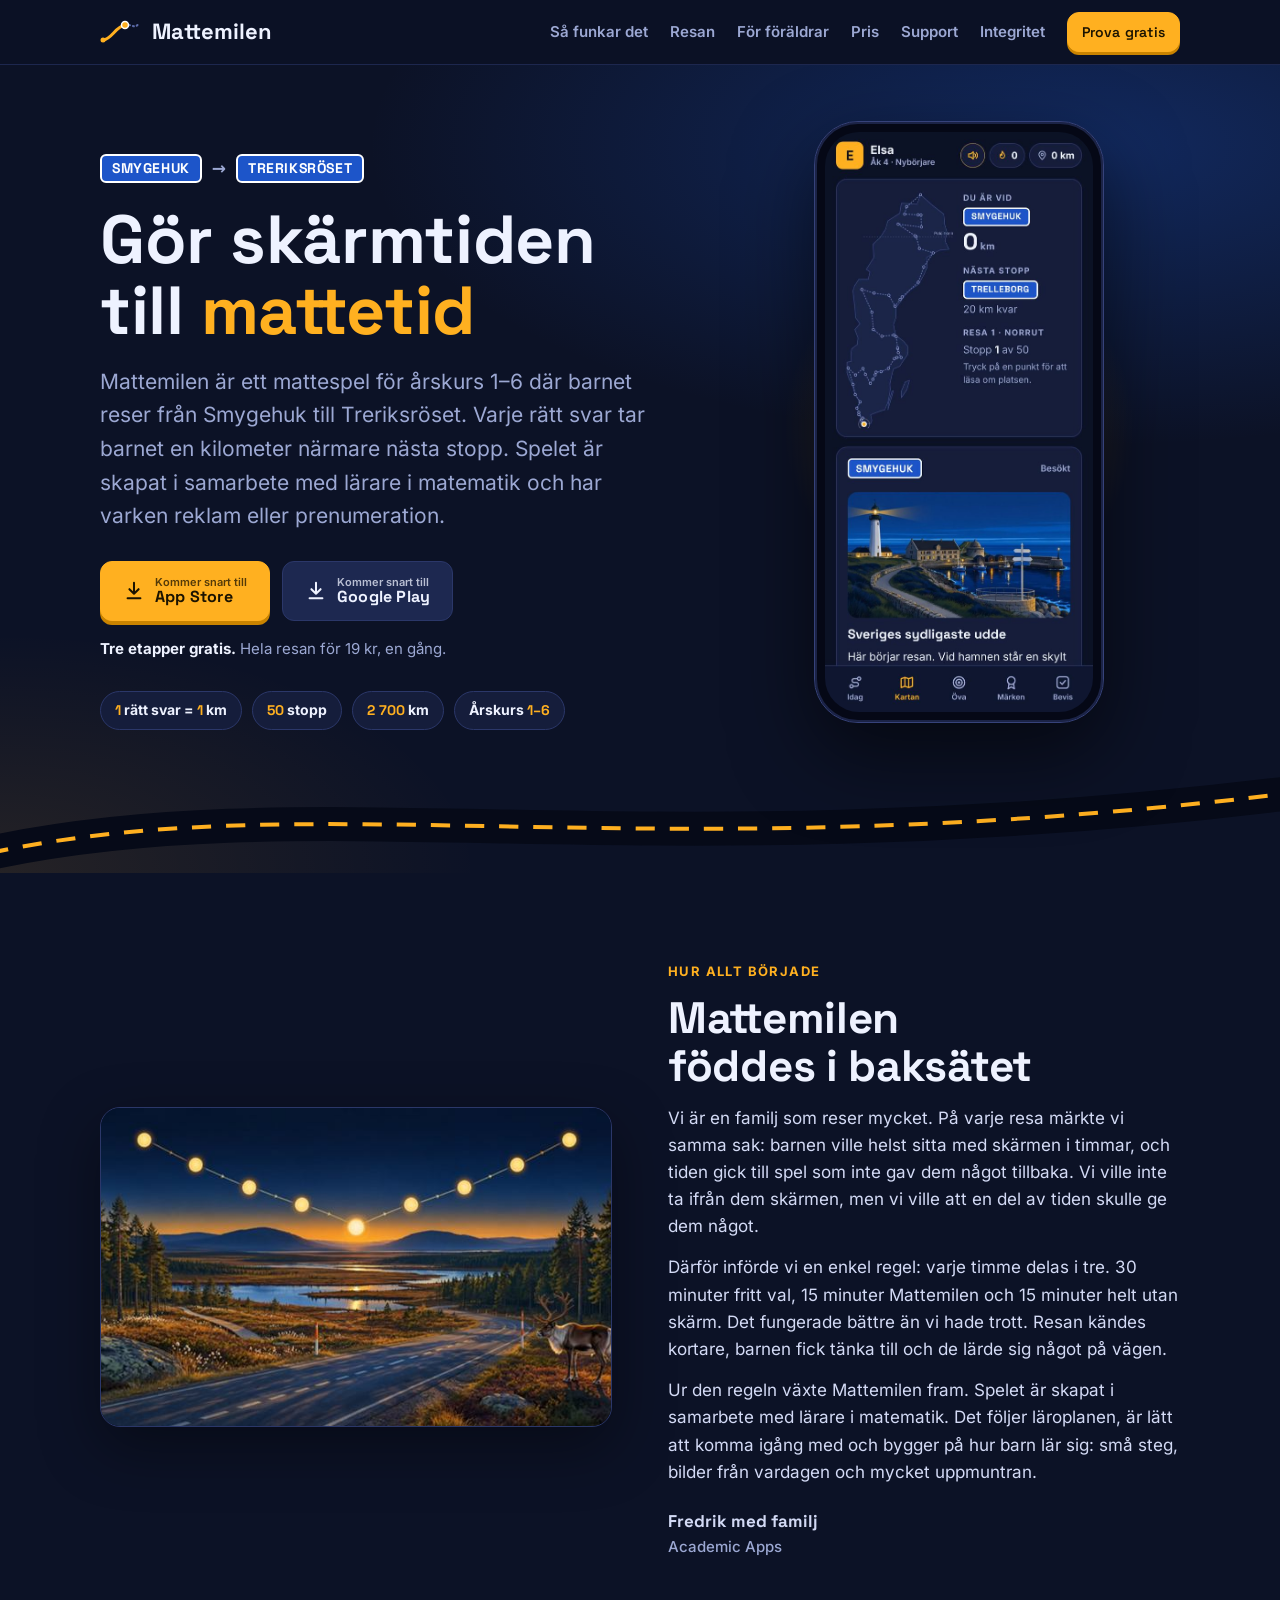
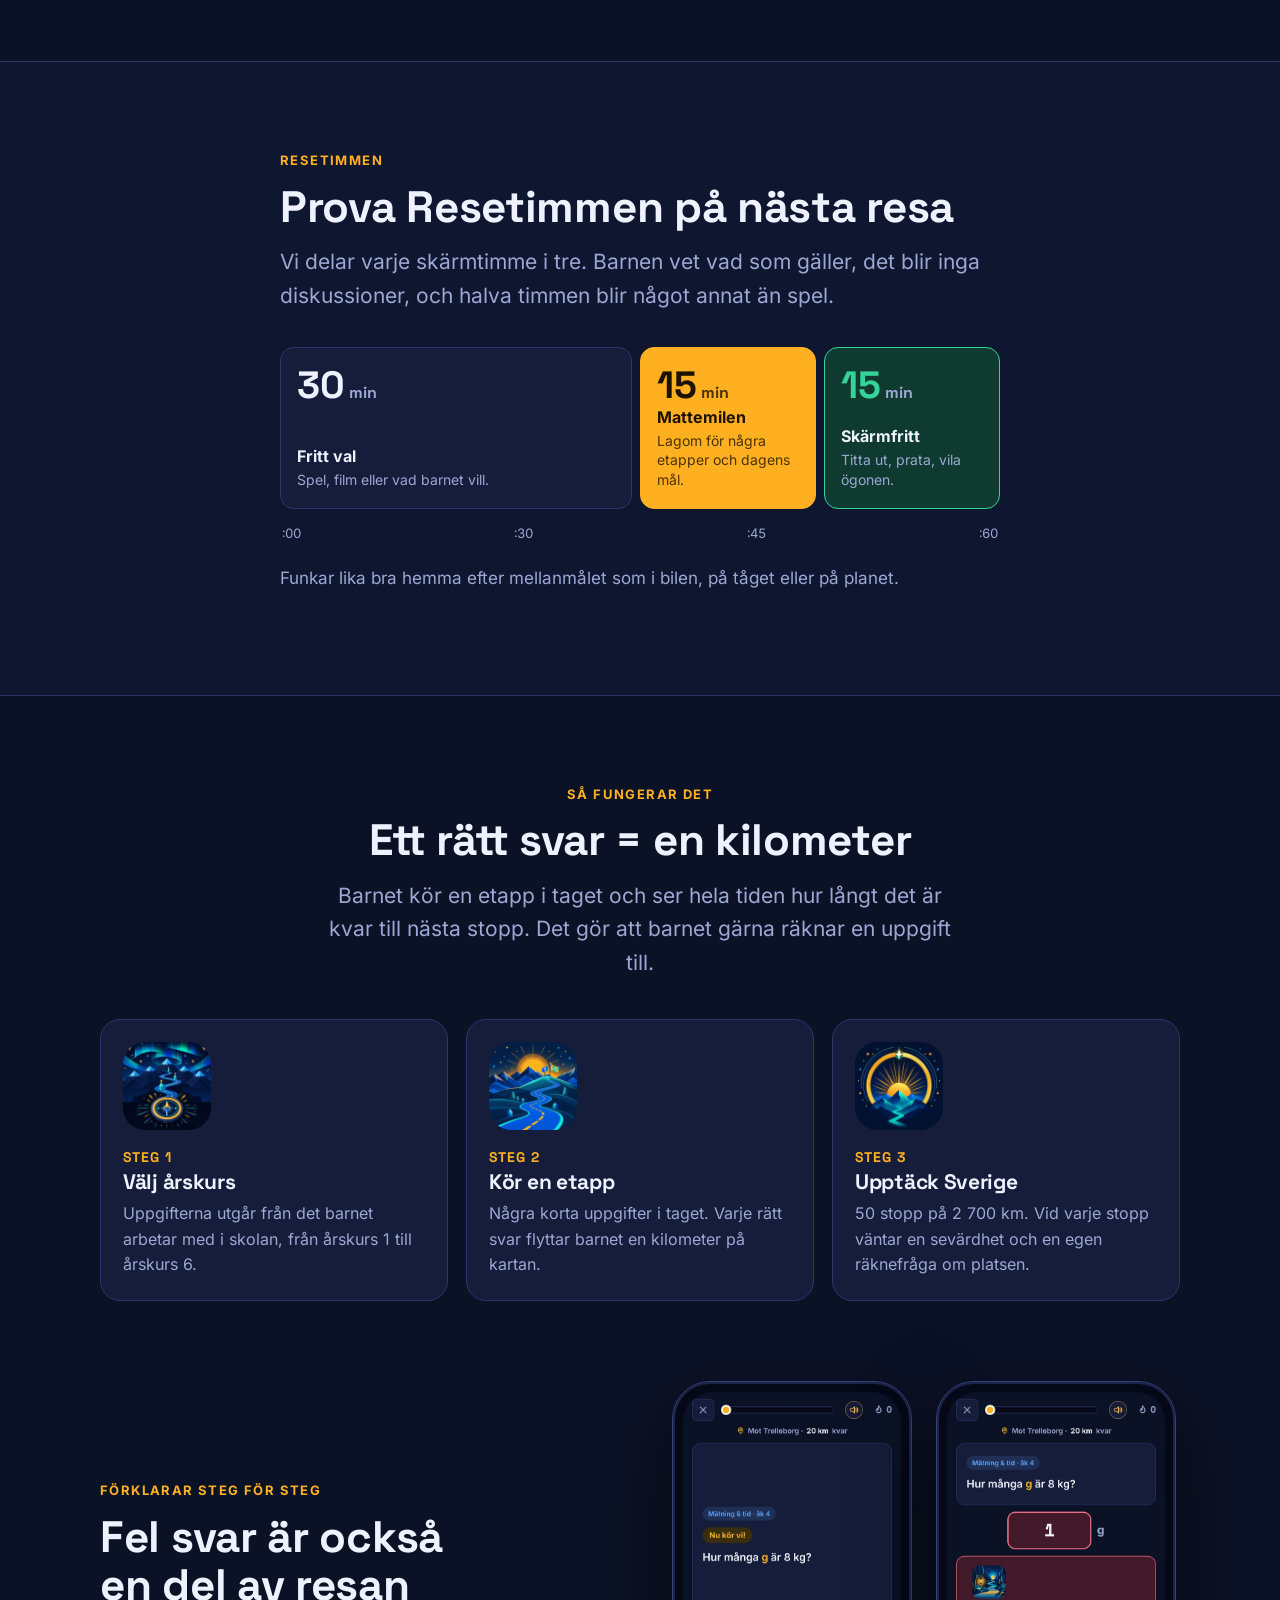
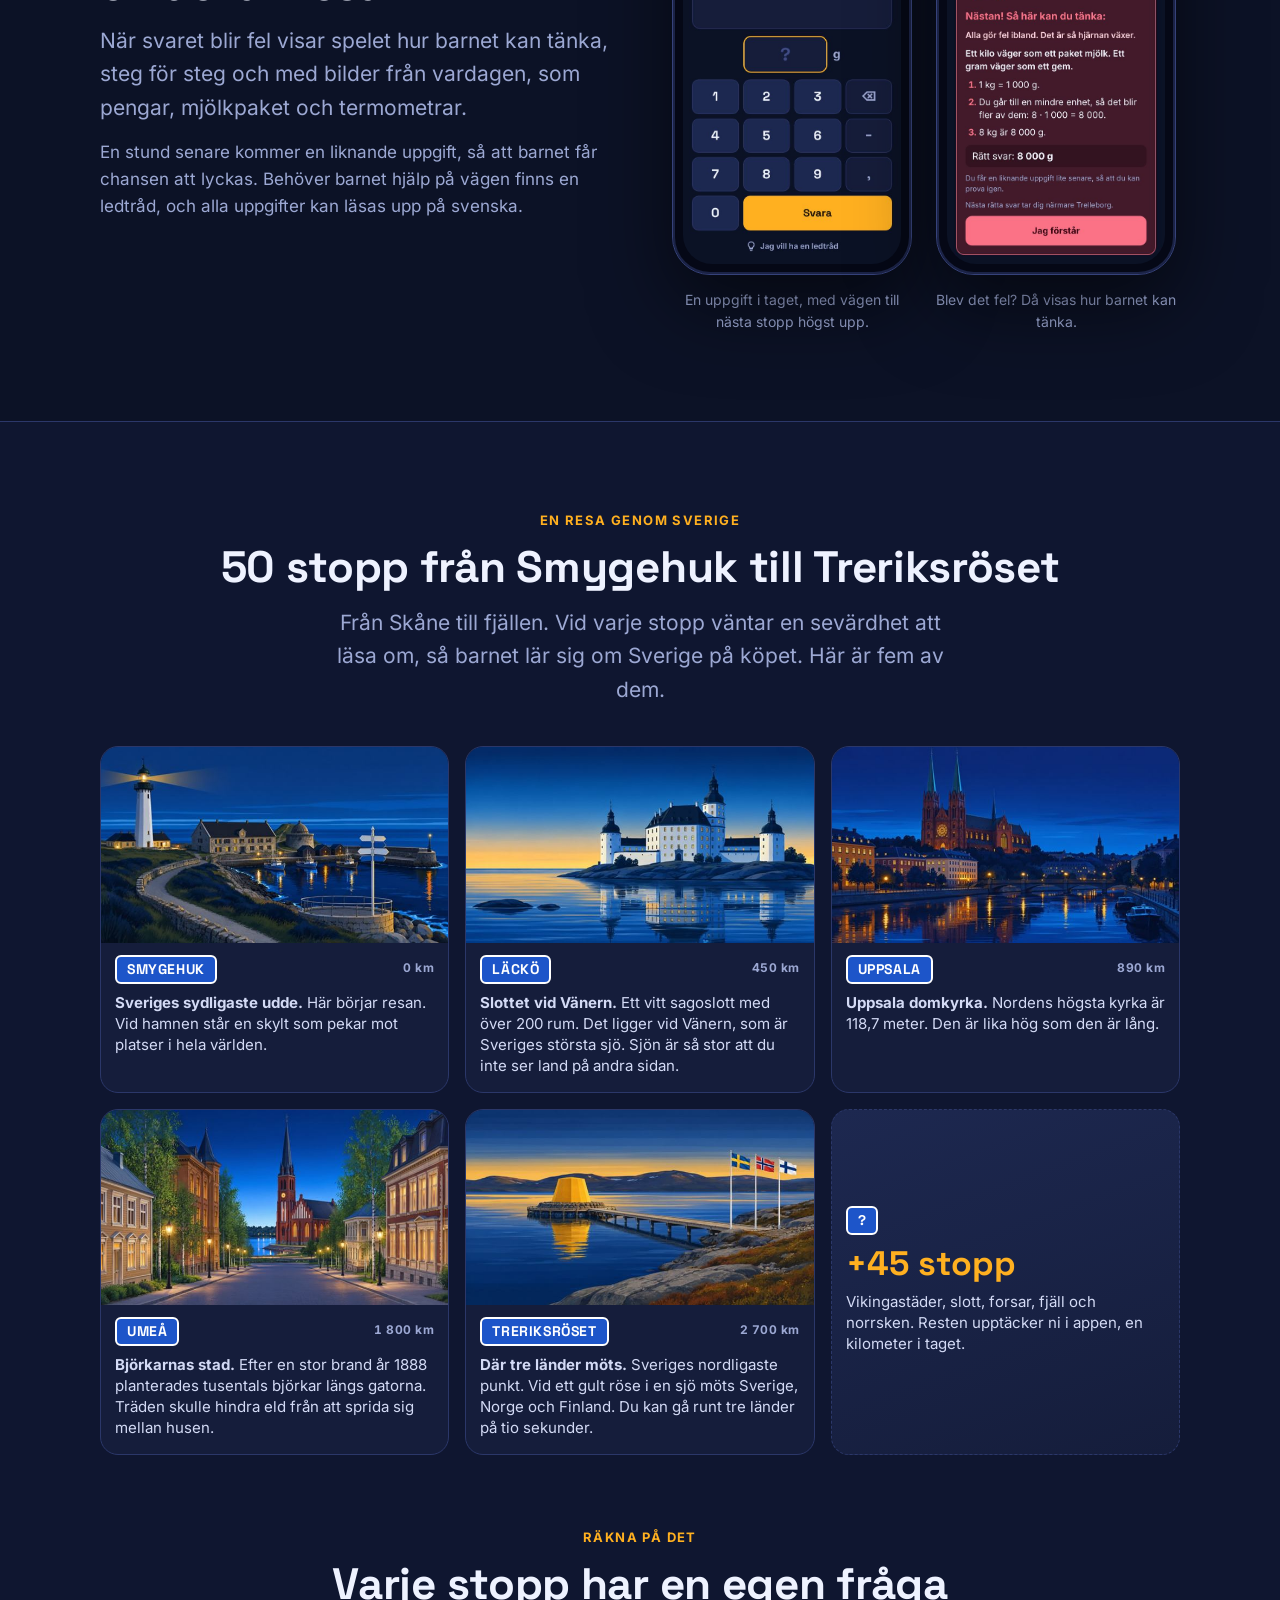
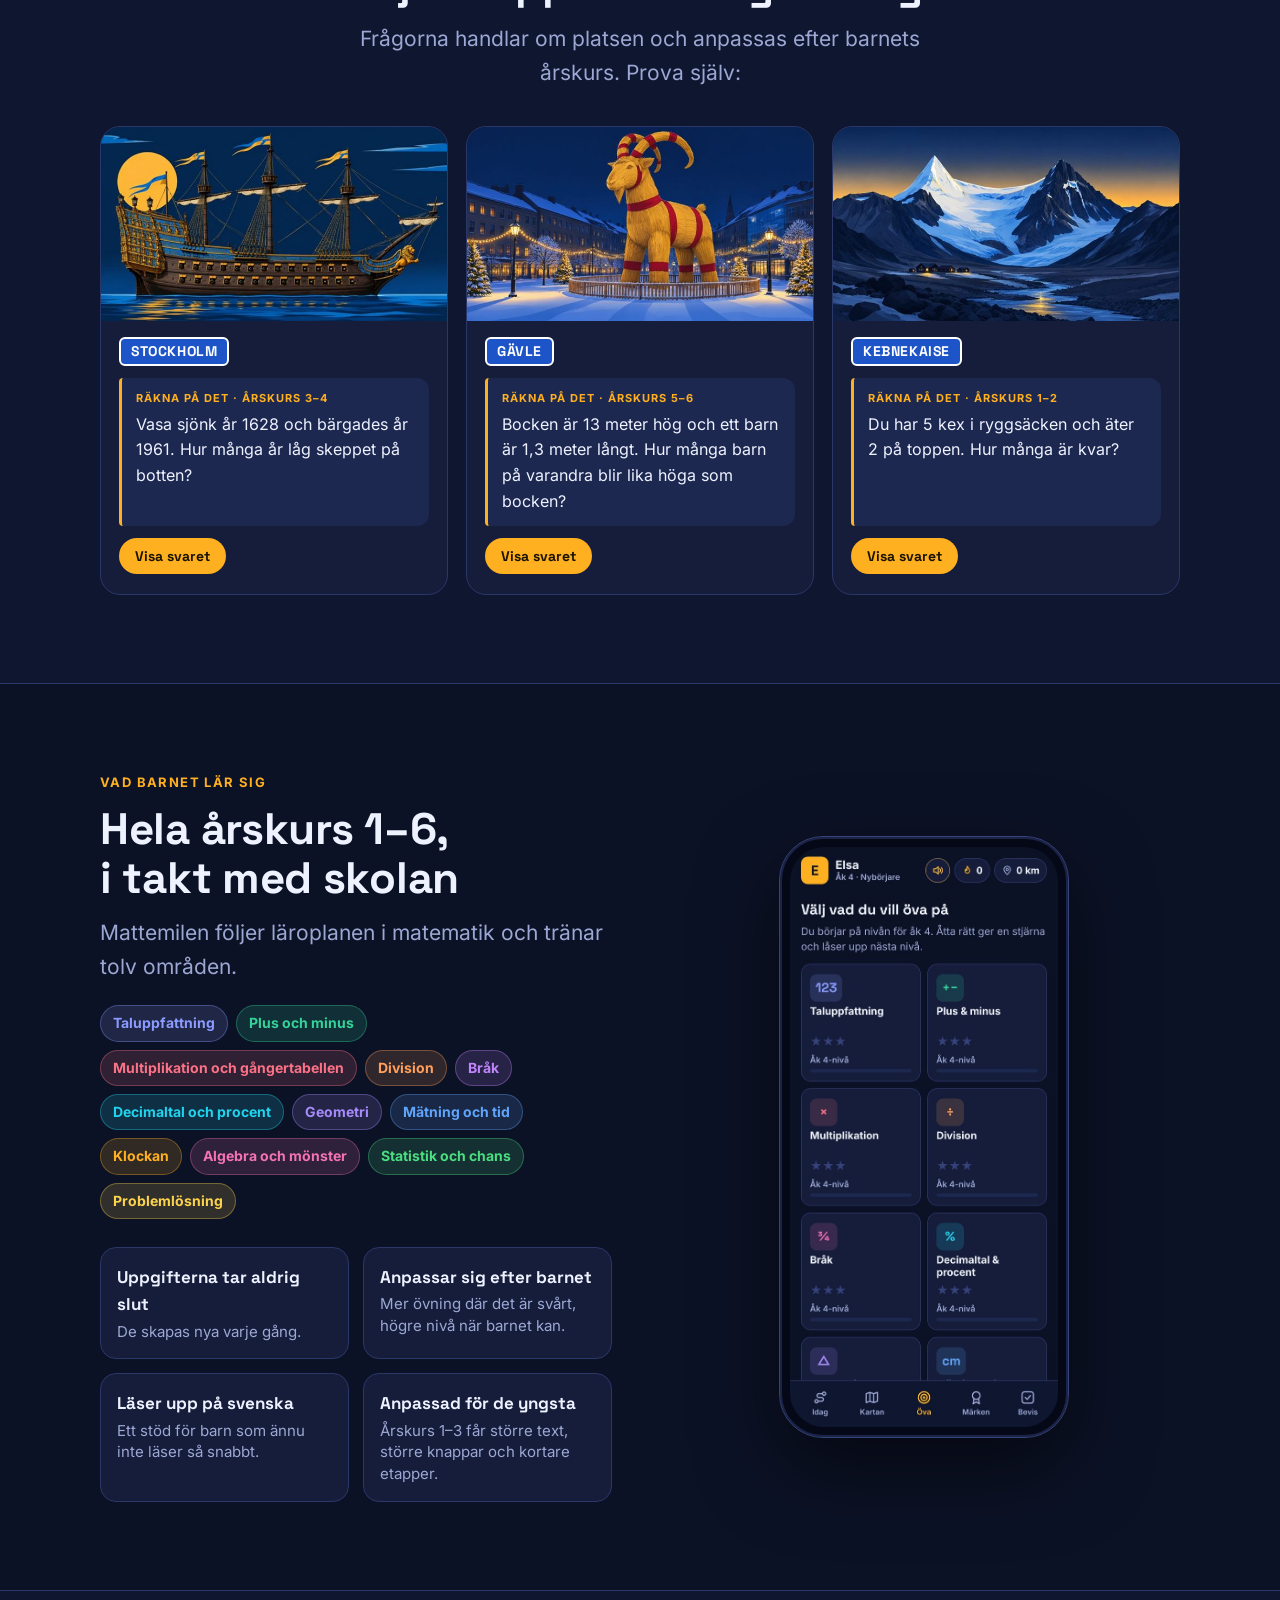
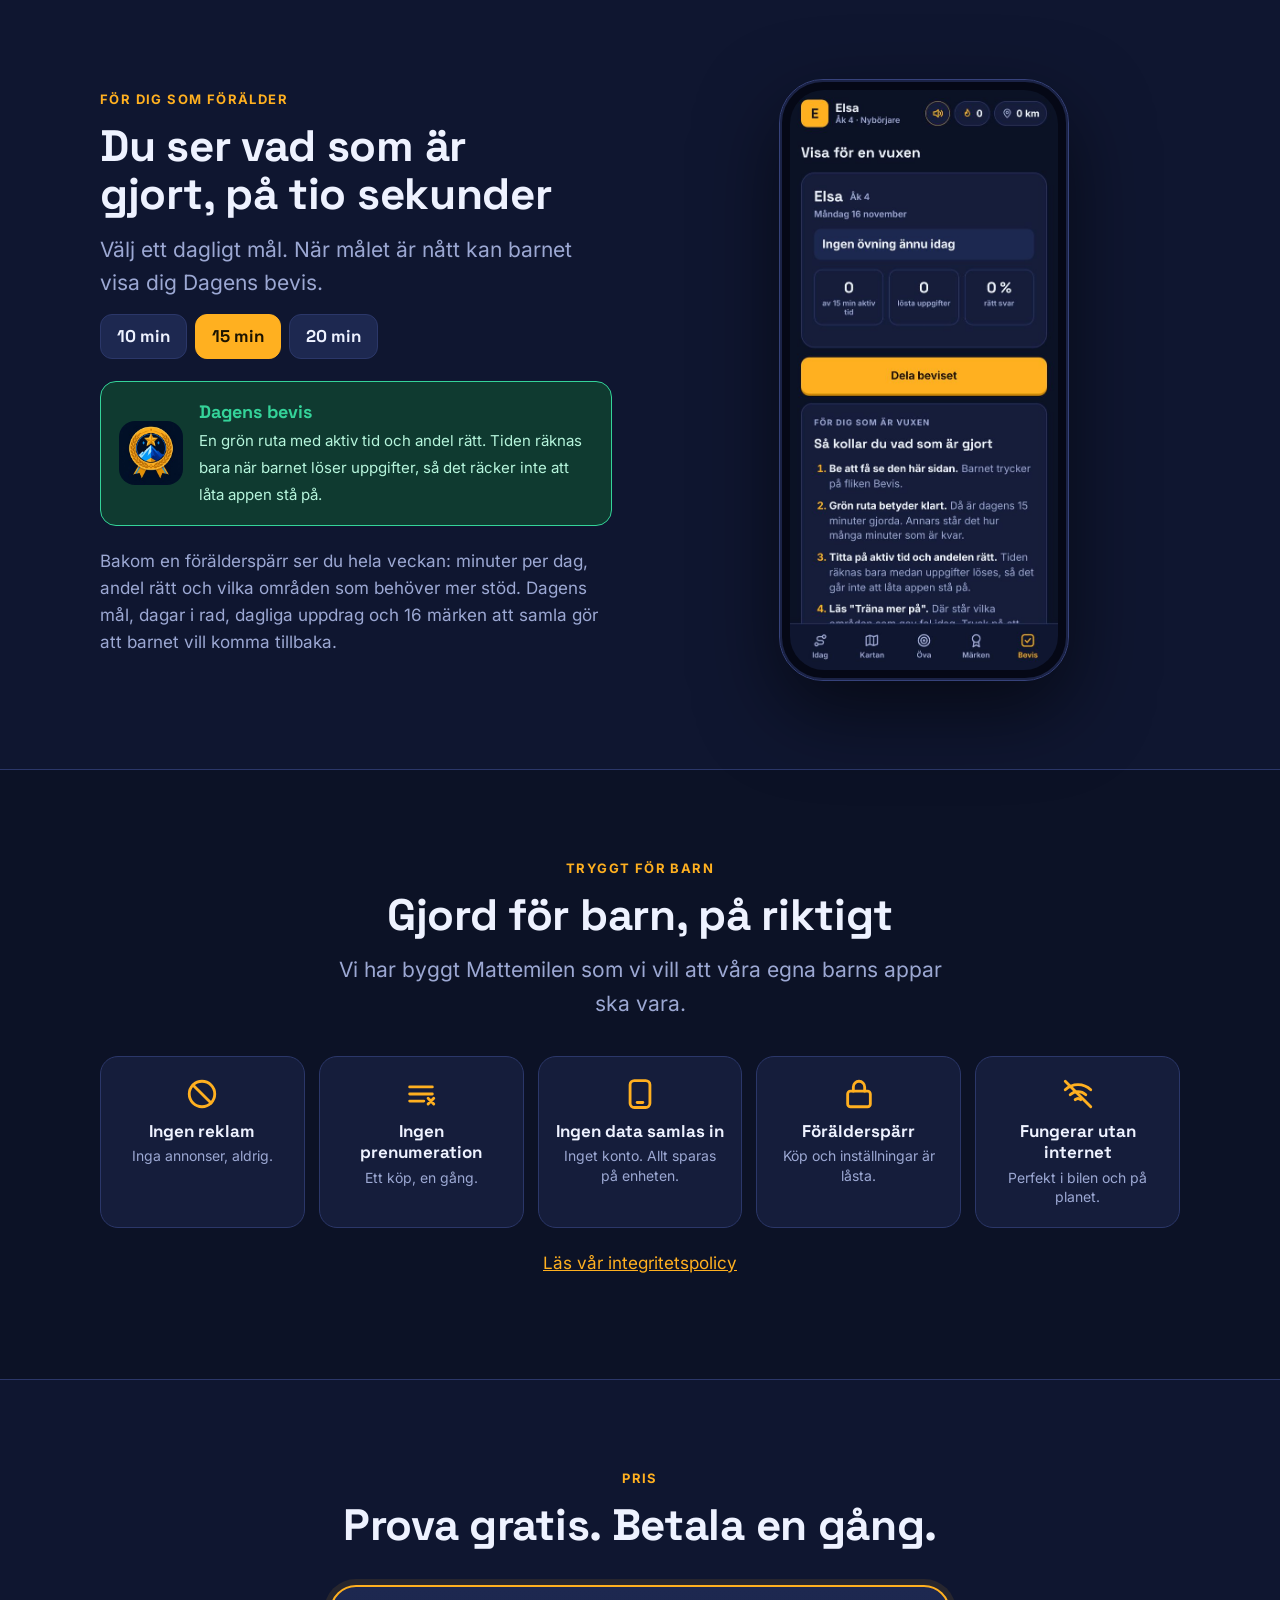
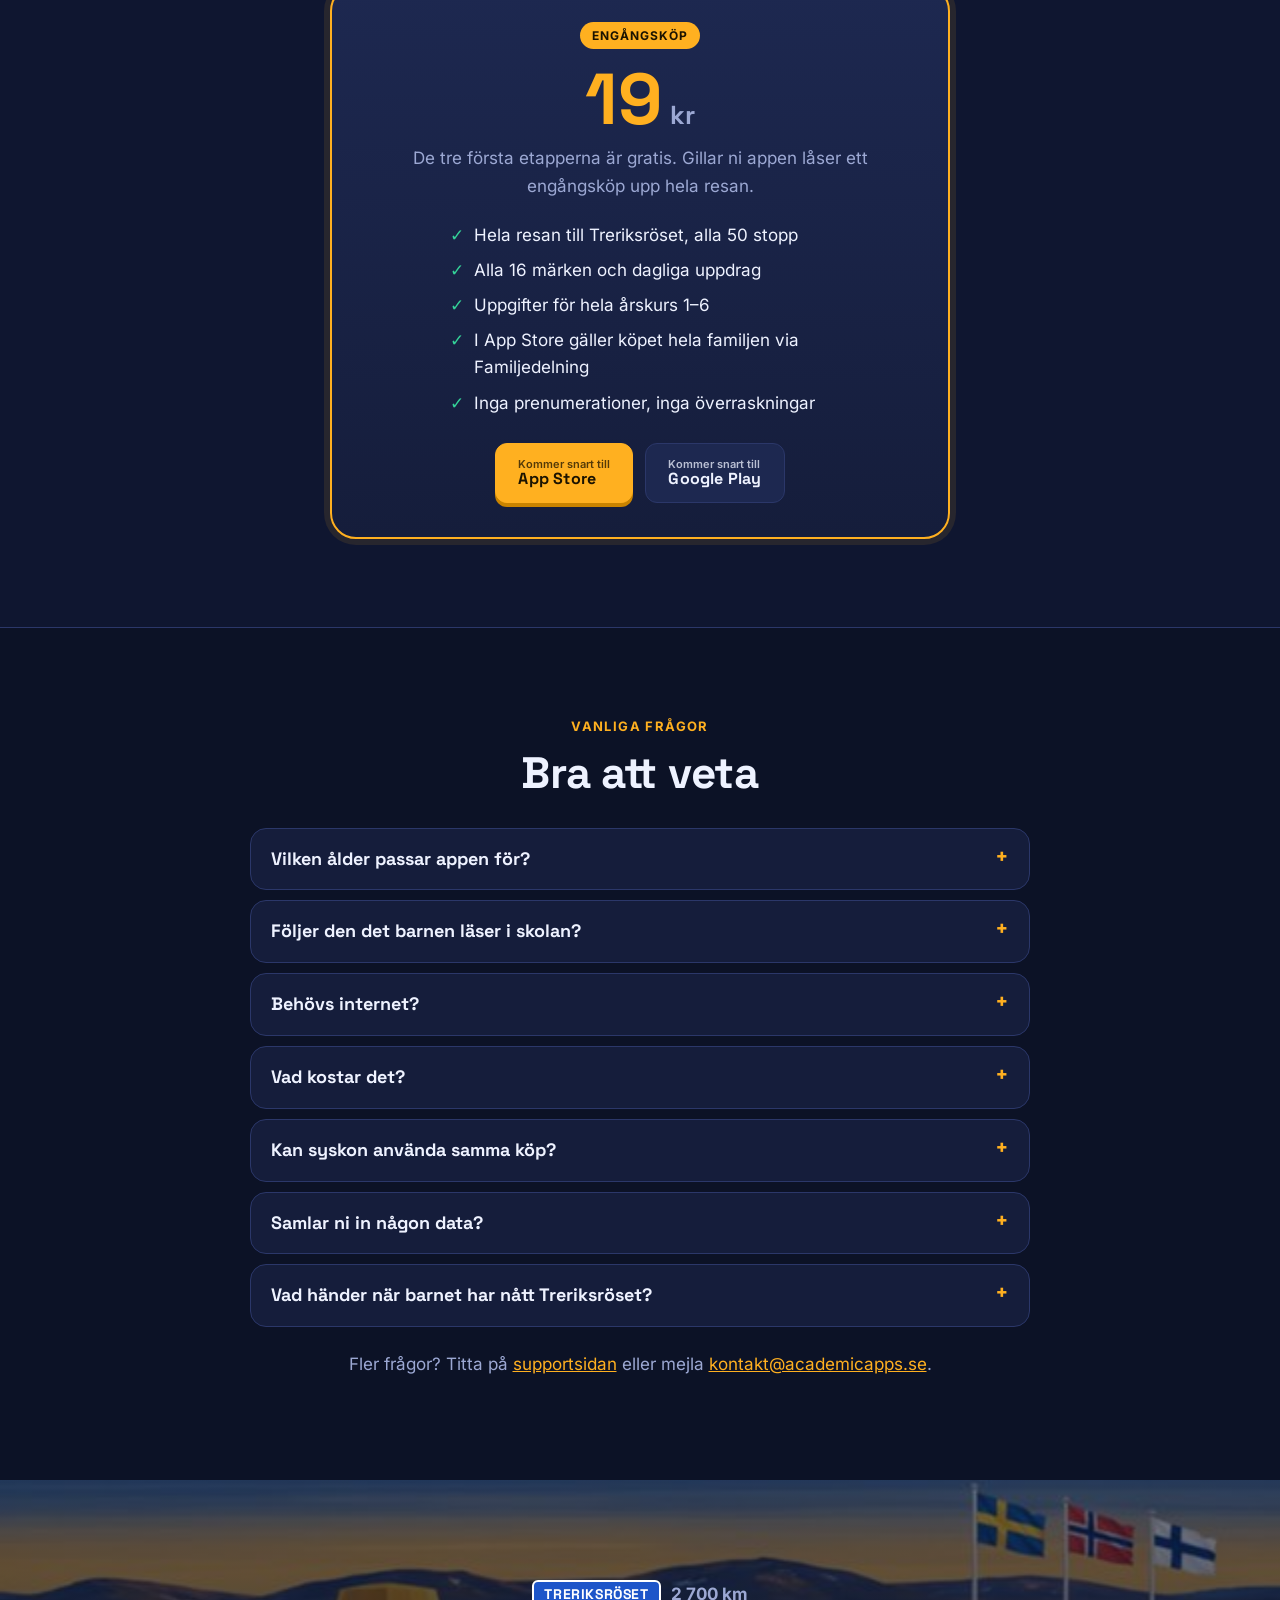
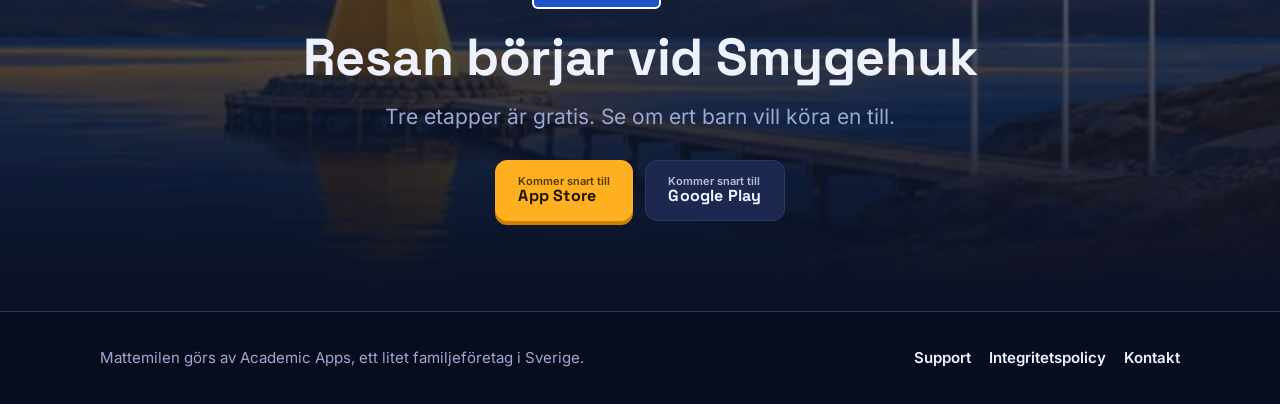
==== commit 4911df30: "Nytt pris: 19 kr engångsköp Co-Authored-By: Claude Opus 5.5 <noreply@anthropic.com>" ====
--- a/index.html
+++ b/index.html
@@ -45,7 +45,7 @@
         <span class="btn go" role="note"><svg viewBox="0 0 24 24" fill="none" stroke="currentColor" stroke-width="2.2" stroke-linecap="round" stroke-linejoin="round" aria-hidden="true"><path d="M12 3v12m0 0-5-5m5 5 5-5M5 20h14"/></svg><span class="t"><small>Kommer snart till</small>App Store</span></span>
         <span class="btn" role="note"><svg viewBox="0 0 24 24" fill="none" stroke="currentColor" stroke-width="2.2" stroke-linecap="round" stroke-linejoin="round" aria-hidden="true"><path d="M12 3v12m0 0-5-5m5 5 5-5M5 20h14"/></svg><span class="t"><small>Kommer snart till</small>Google Play</span></span>
       </div>
-      <p class="fine"><b>Tre etapper gratis.</b> Hela resan för 29 kr, en gång.</p>
+      <p class="fine"><b>Tre etapper gratis.</b> Hela resan för 19 kr, en gång.</p>
       <div class="facts">
         <span class="fact"><b>1</b> rätt svar = <b>1</b> km</span>
         <span class="fact"><b>50</b> stopp</span>
@@ -112,7 +112,7 @@
 
     <div class="split rev" style="margin-top:80px">
       <div class="phones">
-        <figure><div class="phone sm"><img src="uppgift.jpg" width="585" height="1266" alt="En uppgift i Mattemilen: Hur många gram är 8 kilo?" loading="lazy"></div><figcaption>En uppgift i taget, med vägen till nästa stopp högst upp.</figcaption></figure>
+        <figure><div class="phone sm"><img src="uppgift.jpg" width="585" height="1266" alt="En uppgift i Mattemilen: Hur många gram är 8 kg?" loading="lazy"></div><figcaption>En uppgift i taget, med vägen till nästa stopp högst upp.</figcaption></figure>
         <figure><div class="phone sm"><img src="forklaring.jpg" width="585" height="1266" alt="Förklaringen efter ett fel svar, steg för steg" loading="lazy"></div><figcaption>Blev det fel? Då visas hur barnet kan tänka.</figcaption></figure>
       </div>
       <div>
@@ -233,8 +233,8 @@
     <div class="eyebrow">Pris</div>
     <h2>Prova gratis. Betala en gång.</h2>
     <div class="price">
-      <span class="tag">Introduktionspris</span>
-      <div class="amount">29<small> kr</small></div>
+      <span class="tag">Engångsköp</span>
+      <div class="amount">19<small> kr</small></div>
       <p class="mut" style="margin-top:10px">De tre första etapperna är gratis. Gillar ni appen låser ett engångsköp upp hela resan.</p>
       <ul>
         <li>Hela resan till Treriksröset, alla 50 stopp</li>
@@ -262,7 +262,7 @@
       <details><summary>Vilken ålder passar appen för?</summary><p>Barn i årskurs 1–6, ungefär 6–12 år. Du väljer årskurs när ni startar och kan ändra den i föräldradelen.</p></details>
       <details><summary>Följer den det barnen läser i skolan?</summary><p>Ja. Spelet är skapat i samarbete med lärare i matematik och följer läroplanen i matematik för årskurs 1–6.</p></details>
       <details><summary>Behövs internet?</summary><p>Nej. När appen är nedladdad fungerar den i bilen, på planet och i stugan.</p></details>
-      <details><summary>Vad kostar det?</summary><p>Tre etapper är gratis. Sedan låser ett engångsköp på 29 kr upp hela resan. Ingen prenumeration.</p></details>
+      <details><summary>Vad kostar det?</summary><p>Tre etapper är gratis. Sedan låser ett engångsköp på 19 kr upp hela resan. Ingen prenumeration.</p></details>
       <details><summary>Kan syskon använda samma köp?</summary><p>I App Store gäller köpet hela familjen via Familjedelning, så syskon med egna iPhones eller iPads behöver inte köpa igen.</p></details>
       <details><summary>Samlar ni in någon data?</summary><p>Nej. Det finns inget konto, och allt barnet gör sparas bara på enheten. Läs mer i vår <a href="integritet.html">integritetspolicy</a>.</p></details>
       <details><summary>Vad händer när barnet har nått Treriksröset?</summary><p>Då börjar en ny resa söderut, och uppgifterna fortsätter att växa med barnet.</p></details>
